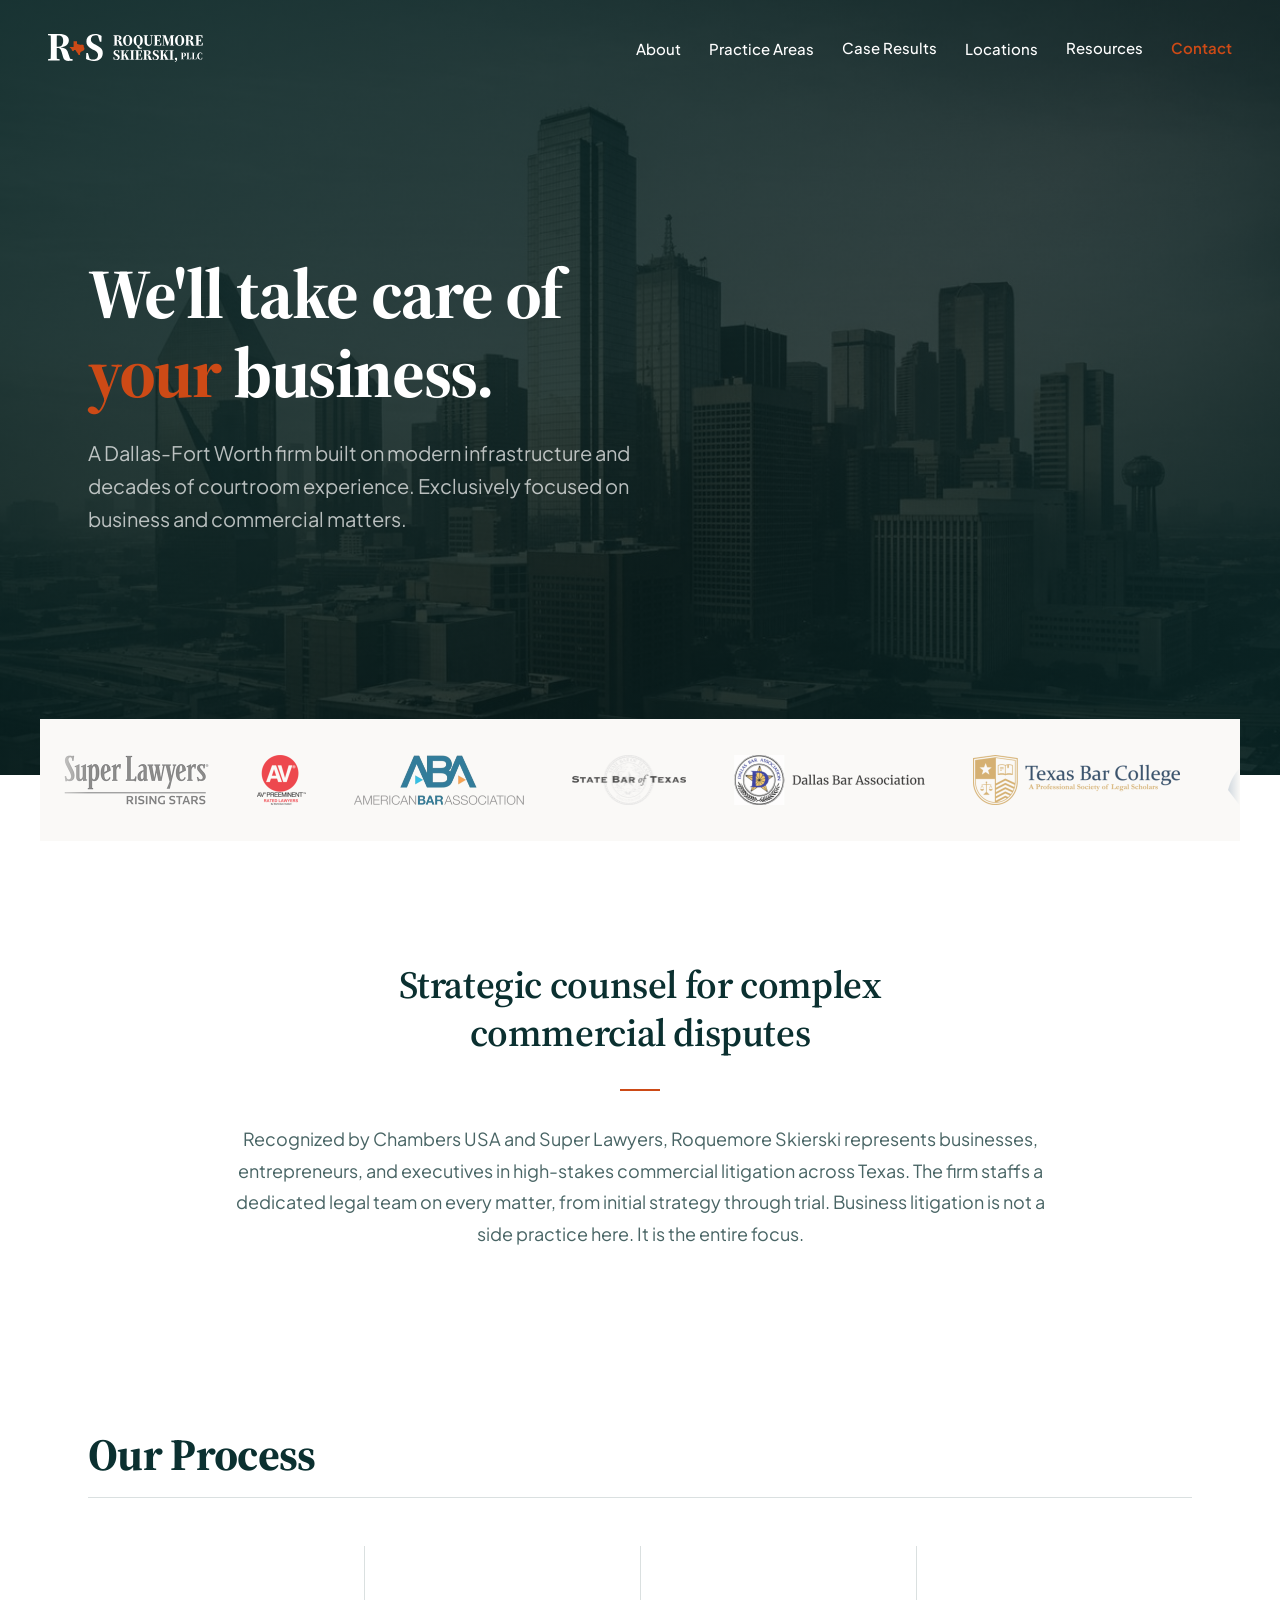
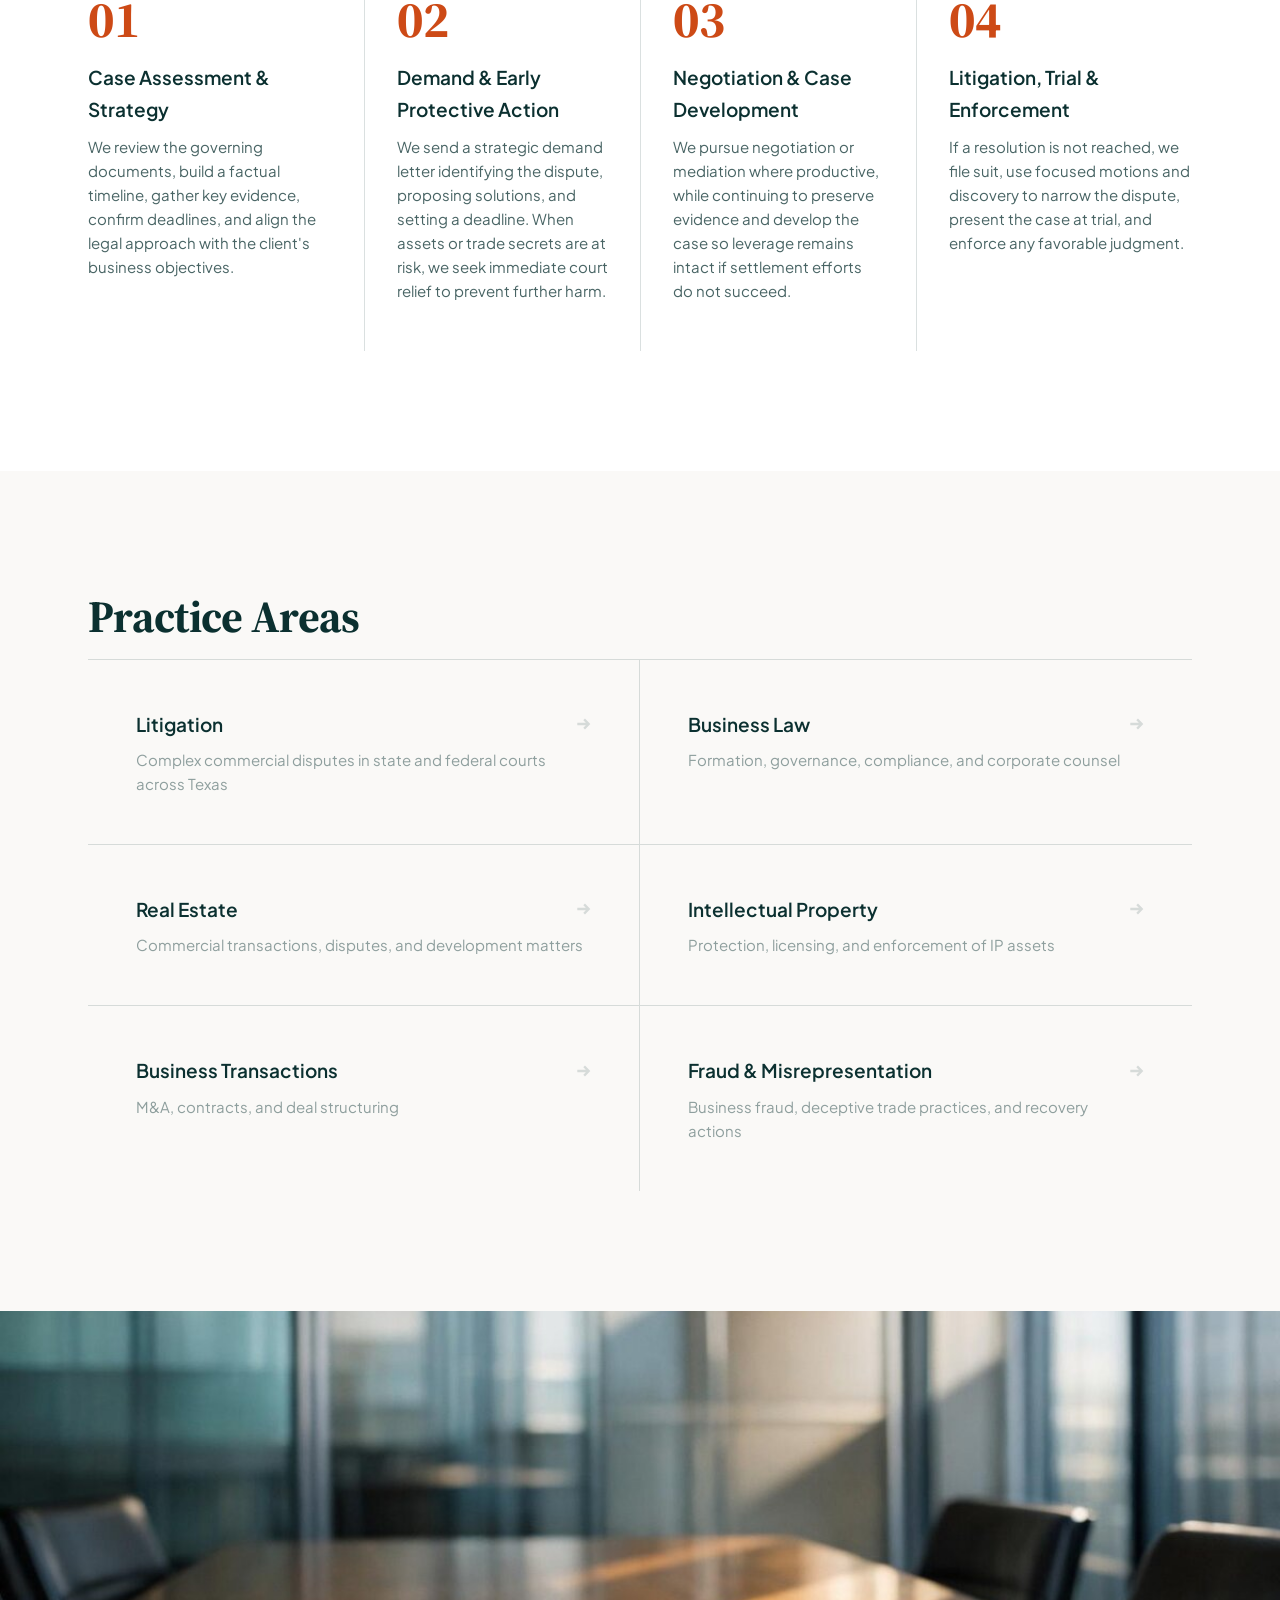
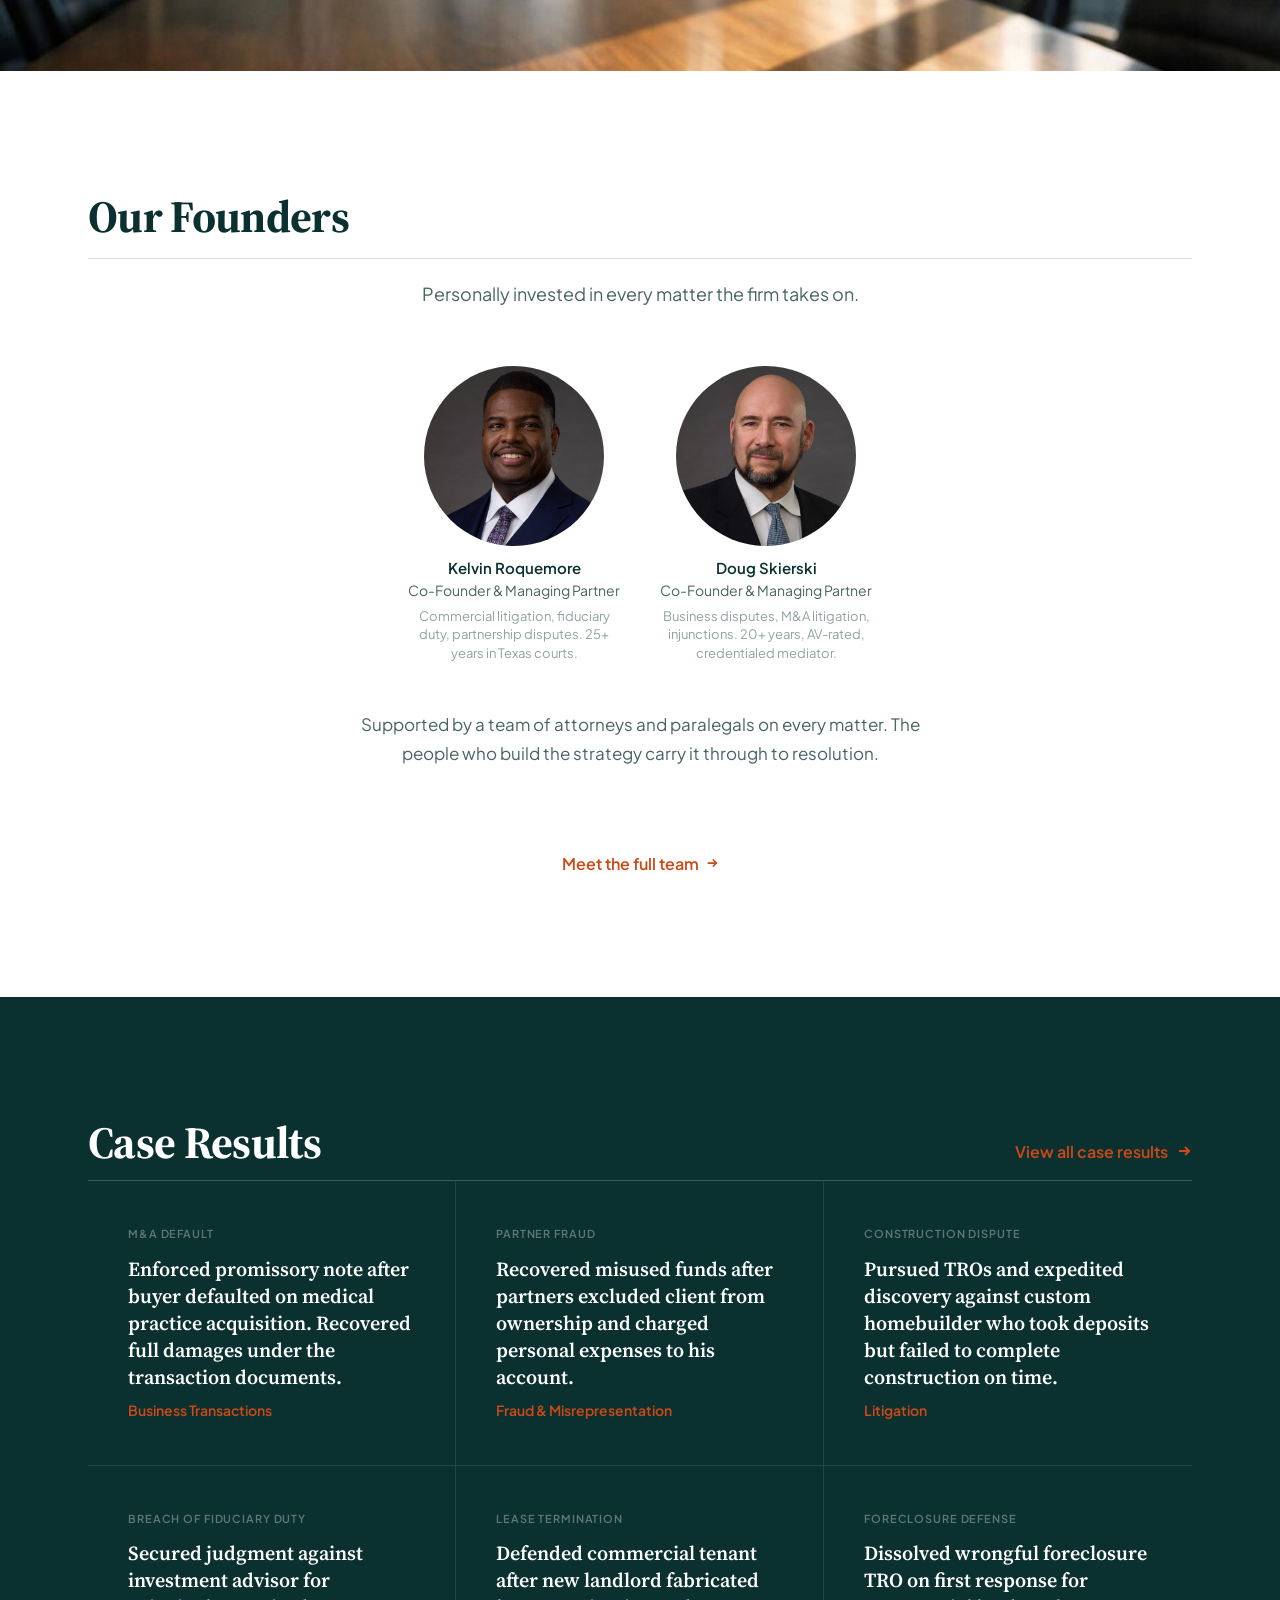
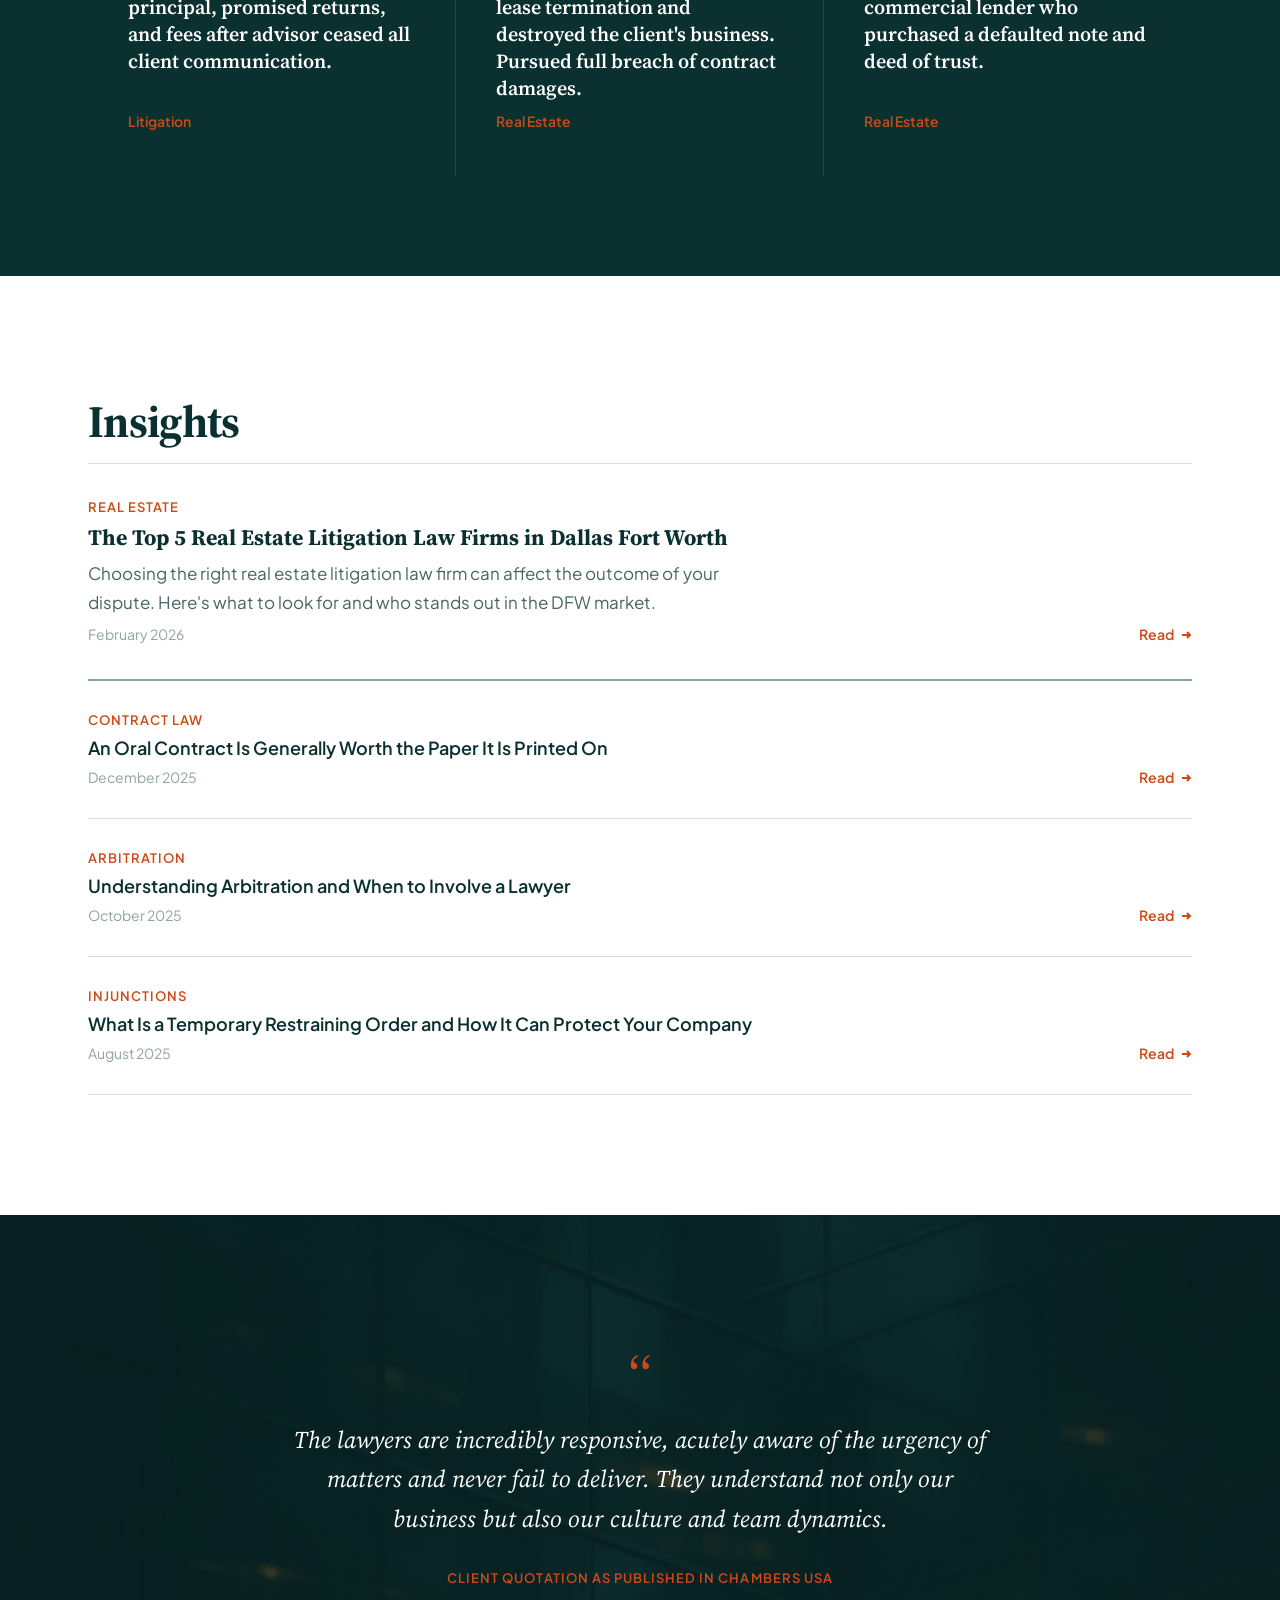
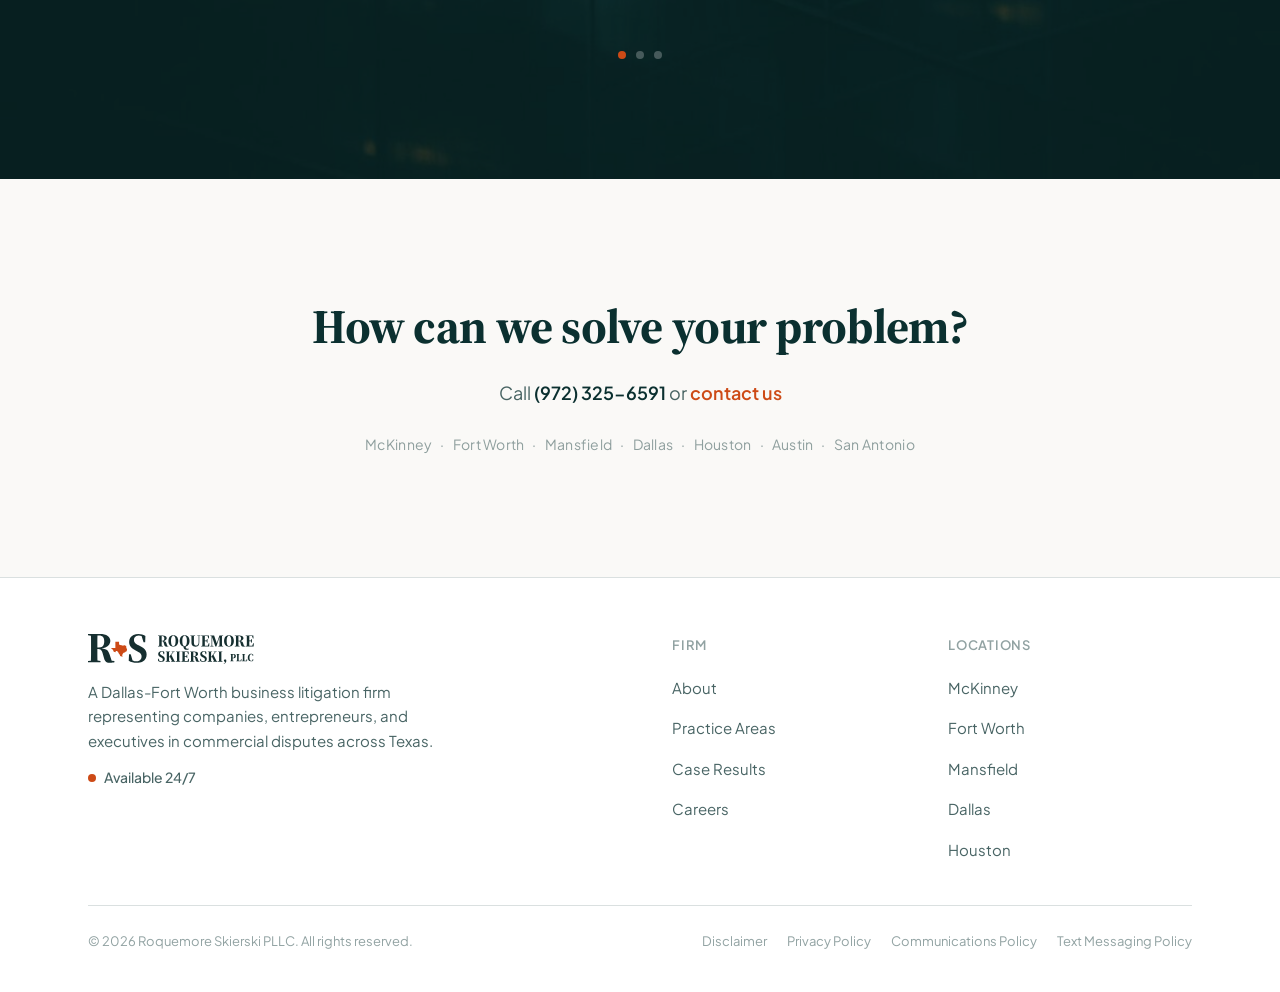
==== homepage-v1/index.html @ f6e718e0 "Third round: process section, founders-only team, trust badges - Add 4-step litigation process secti" ====
<!DOCTYPE html>
<html lang="en">
<head>
  <meta charset="UTF-8">
  <meta name="viewport" content="width=device-width, initial-scale=1.0">
  <meta http-equiv="Cache-Control" content="no-cache, no-store, must-revalidate">
  <meta http-equiv="Pragma" content="no-cache">
  <meta http-equiv="Expires" content="0">
  <title>Roquemore Skierski PLLC - Dallas Business Litigation</title>
  <link rel="icon" type="image/svg+xml" href="images/favicon.svg">
  <link rel="preconnect" href="https://fonts.googleapis.com">
  <link rel="preconnect" href="https://fonts.gstatic.com" crossorigin>
  <link href="https://fonts.googleapis.com/css2?family=Plus+Jakarta+Sans:wght@400;500;600;700&family=Source+Serif+4:opsz,wght@8..60,400;8..60,600;8..60,700&display=swap" rel="stylesheet">
  <style>
    /* ===========================================
       VARIABLES
       =========================================== */
    :root {
      --teal: #0B3030;
      --teal-90: rgba(11, 48, 48, 0.9);
      --teal-60: rgba(11, 48, 48, 0.75);
      --teal-30: rgba(11, 48, 48, 0.45);
      --teal-15: rgba(11, 48, 48, 0.15);
      --orange: #CD4A16;
      --orange-hover: #b5410f;
      --white: #FFFFFF;
      --off-white: #FAF9F7;
      --content-width: 1200px;
      --nav-height: 95px;
      --nav-height-scrolled: 70px;
      --font-sans: 'Plus Jakarta Sans', -apple-system, BlinkMacSystemFont, sans-serif;
      --font-serif: 'Source Serif 4', Georgia, serif;
      --font-heading: var(--font-serif);
      --ease-out: cubic-bezier(0.16, 1, 0.3, 1);
    }

    /* ===========================================
       RESET & BASE
       =========================================== */
    *, *::before, *::after { margin: 0; padding: 0; box-sizing: border-box; }
    html { scroll-behavior: smooth; -webkit-font-smoothing: antialiased; -moz-osx-font-smoothing: grayscale; }
    body {
      font-family: var(--font-sans);
      font-weight: 400;
      font-size: 18px;
      line-height: 1.7;
      color: var(--teal);
      background: var(--white);
      overflow-x: hidden;
    }
    ::selection { background: var(--orange); color: var(--white); }
    img { max-width: 100%; display: block; }
    a { text-decoration: none; color: inherit; }
    button { font-family: inherit; cursor: pointer; }

    /* ===========================================
       LAYOUT
       =========================================== */
    .container {
      max-width: var(--content-width);
      margin: 0 auto;
      padding: 0 48px;
    }

    /* ===========================================
       NAVIGATION
       =========================================== */
    .nav {
      position: fixed;
      top: 0;
      left: 0;
      right: 0;
      height: var(--nav-height);
      display: flex;
      align-items: center;
      justify-content: space-between;
      padding: 0 48px;
      z-index: 100;
      transition: height 300ms ease, background 300ms ease, box-shadow 300ms ease;
    }
    .nav.scrolled {
      height: var(--nav-height-scrolled);
      background: rgba(255,255,255,0.97);
      box-shadow: 0 1px 0 var(--teal-15);
    }
    .nav-logo img { height: 28px; }
    .nav-logo .logo-color { display: none; }
    .nav.scrolled .logo-white { display: none; }
    .nav.scrolled .logo-color { display: block; }
    .nav-right {
      display: flex;
      align-items: center;
      gap: 32px;
    }
    .nav-links {
      display: flex;
      align-items: center;
      list-style: none;
      gap: 28px;
    }
    .nav-links a {
      font-size: 15px;
      font-weight: 500;
      line-height: 1;
      color: var(--white);
      transition: opacity 200ms ease;
    }
    .nav-links a:hover { opacity: 0.7; }
    .nav.scrolled .nav-links a { color: var(--teal); }
    .nav.scrolled .nav-links a:hover { color: var(--orange); opacity: 1; }
    .nav-links .nav-contact {
      font-weight: 600;
      color: var(--orange);
      transition: color 200ms ease;
      opacity: 1;
    }
    .nav-links .nav-contact:hover { color: var(--orange-hover); opacity: 1; }
    .nav.scrolled .nav-links .nav-contact { color: var(--orange); }

    /* Mega dropdown panels */
    .nav-dropdown-wrap {
      position: static;
    }
    .mega-panel {
      position: absolute;
      top: 100%;
      left: 0;
      right: 0;
      background: linear-gradient(to bottom, #092828, #0d3535);
      overflow: hidden;
      max-height: 0;
      opacity: 0;
      visibility: hidden;
      pointer-events: none;
      transition: max-height 0.35s var(--ease-out), opacity 0.25s ease;
      z-index: 99;
      border-top: 1px solid rgba(255,255,255,0.1);
      border-bottom: 2px solid var(--orange);
    }
    .mega-panel.open {
      max-height: 400px;
      opacity: 1;
      visibility: visible;
      pointer-events: auto;
      box-shadow: 0 12px 40px rgba(0,0,0,0.3);
    }
    /* Reserve border space always to prevent layout shift */
    .nav-dropdown-wrap > a {
      display: block;
      padding: 14px 0 10px;
      border-bottom: 2px solid transparent;
    }
    .nav-dropdown-wrap.panel-active > a {
      opacity: 1 !important;
      border-bottom-color: var(--orange);
    }
    .mega-panel-inner {
      max-width: var(--content-width);
      margin: 0 auto;
      padding: 44px 48px;
      display: flex;
      justify-content: space-between;
      gap: 48px;
    }
    .mega-panel-left { max-width: 520px; }
    .mega-panel-right {
      flex-shrink: 0;
    }
    .mega-panel-heading {
      font-family: var(--font-heading);
      font-size: 20px;
      font-weight: 600;
      color: rgba(255,255,255,0.85);
      margin-bottom: 16px;
    }
    .mega-panel-text {
      font-size: 15px;
      line-height: 1.65;
      color: rgba(255,255,255,0.55);
      max-width: 480px;
    }
    .mega-panel-links {
      list-style: none;
      display: flex;
      flex-direction: column;
      gap: 14px;
    }
    .mega-panel-links a {
      font-size: 16px;
      font-weight: 500;
      color: var(--white) !important;
      opacity: 1 !important;
      transition: color 200ms ease, padding-left 200ms ease;
    }
    .mega-panel-links a:hover {
      color: var(--orange) !important;
      padding-left: 4px;
    }
    .mega-panel-grid {
      display: grid;
      grid-template-columns: 1fr 1fr 1fr;
      width: 100%;
    }
    .mega-panel-grid a {
      font-size: 16px;
      font-weight: 500;
      color: var(--white) !important;
      opacity: 1 !important;
      display: flex;
      align-items: center;
      gap: 8px;
      padding: 12px 16px;
      transition: color 200ms ease, background 200ms ease;
    }
    .mega-panel-grid a:hover {
      color: var(--orange) !important;
      background: rgba(255,255,255,0.04);
    }
    /* Hash grid dividers */
    .mega-panel-grid a:nth-child(1),
    .mega-panel-grid a:nth-child(2),
    .mega-panel-grid a:nth-child(4),
    .mega-panel-grid a:nth-child(5) {
      border-right: 1px solid rgba(255,255,255,0.08);
    }
    .mega-panel-grid a:nth-child(1),
    .mega-panel-grid a:nth-child(2),
    .mega-panel-grid a:nth-child(3) {
      border-bottom: 1px solid rgba(255,255,255,0.08);
    }
    .mega-panel-grid a::before {
      content: '+';
      color: var(--orange);
      font-weight: 600;
      font-size: 14px;
    }
    .nav.scrolled .nav-links .nav-contact:hover { color: var(--orange-hover); }
    .nav-hamburger {
      display: none;
      background: none;
      border: none;
      padding: 4px;
    }
    .nav-hamburger svg {
      width: 24px;
      height: 24px;
      color: var(--white);
    }
    .nav.scrolled .nav-hamburger svg { color: var(--teal); }

    /* Mobile nav overlay */
    .mobile-nav {
      position: fixed;
      inset: 0;
      background: var(--white);
      z-index: 200;
      display: flex;
      flex-direction: column;
      align-items: center;
      gap: 24px;
      padding: 100px 24px 48px;
      overflow-y: auto;
      opacity: 0;
      pointer-events: none;
      transition: opacity 300ms ease;
    }
    .mobile-nav.open { opacity: 1; pointer-events: auto; }
    .mobile-nav a {
      font-size: 20px;
      font-weight: 500;
      color: var(--teal);
      transition: color 200ms ease;
    }
    .mobile-nav a:hover { color: var(--orange); }
    .mobile-nav-close {
      position: absolute;
      top: 28px;
      right: 28px;
      background: none;
      border: none;
    }
    .mobile-nav-close svg { width: 28px; height: 28px; color: var(--teal); }
    .mobile-nav-group {
      display: flex;
      flex-direction: column;
      align-items: center;
    }
    .mobile-nav-toggle {
      font-size: 20px;
      font-weight: 500;
      color: var(--teal);
      background: none;
      border: none;
      display: flex;
      align-items: center;
      gap: 6px;
      transition: color 200ms ease;
    }
    .mobile-nav-toggle:hover { color: var(--orange); }
    .mobile-nav-toggle .toggle-icon {
      font-size: 14px;
      color: var(--orange);
      transition: transform 200ms ease;
    }
    .mobile-nav-group.open .toggle-icon {
      transform: rotate(45deg);
    }
    .mobile-nav-sub {
      display: none;
      flex-direction: column;
      align-items: center;
      gap: 14px;
      margin-top: 14px;
    }
    .mobile-nav-group.open .mobile-nav-sub {
      display: flex;
    }
    .mobile-nav-sub a {
      font-size: 16px !important;
      font-weight: 400 !important;
      color: var(--teal-60) !important;
    }
    .mobile-nav-sub a:hover {
      color: var(--orange) !important;
    }
    .mobile-nav-contact {
      font-size: 16px;
      font-weight: 600;
      color: var(--orange) !important;
      margin-top: 16px;
    }

    /* ===========================================
       HERO
       =========================================== */
    .hero {
      position: relative;
      background: var(--teal);
      padding-top: var(--nav-height);
      padding-bottom: 80px;
      overflow: hidden;
    }
    .hero-bg {
      position: absolute;
      inset: 0;
      z-index: 0;
    }
    .hero-bg img {
      width: 100%;
      height: 100%;
      object-fit: cover;
      filter: saturate(0.4) brightness(0.35);
    }
    .hero-bg::after {
      content: '';
      position: absolute;
      inset: 0;
      background: linear-gradient(135deg, rgba(11, 48, 48, 0.75) 0%, rgba(11, 48, 48, 0.45) 60%, rgba(11, 48, 48, 0.65) 100%);
    }
    .hero-inner {
      max-width: var(--content-width);
      margin: 0 auto;
      padding: 0 48px;
      position: relative;
      z-index: 1;
      min-height: 600px;
      display: flex;
      align-items: center;
      padding-top: 100px;
      padding-bottom: 100px;
    }
    .hero-text {
      max-width: 820px;
    }
    .hero-text > * {
      opacity: 0;
      transform: translateY(20px);
    }
    .hero-text.visible > * {
      animation: fadeUp 0.7s var(--ease-out) forwards;
    }
    .hero-text.visible > *:nth-child(1) { animation-delay: 0s; }
    .hero-text.visible > *:nth-child(2) { animation-delay: 0.1s; }
    .hero-text.visible > *:nth-child(3) { animation-delay: 0.2s; }
    @keyframes fadeUp {
      to { opacity: 1; transform: translateY(0); }
    }
    .hero h1 {
      font-family: var(--font-heading);
      font-size: clamp(40px, 5.5vw, 76px);
      font-weight: 700;
      line-height: 1.12;
      letter-spacing: -0.02em;
      color: var(--white);
    }
    .hero-your {
      color: var(--orange);
      opacity: 0;
      position: absolute;
      pointer-events: none;
    }
    .hero-your.in-flow {
      position: static;
    }
    .hero-your.visible {
      opacity: 1;
      transition: opacity 0.6s ease;
    }
    .hero-slide {
      display: inline-block;
      will-change: transform;
    }
    .hero-cycling {
      transition: opacity 0.4s ease;
    }
    .hero-sub {
      font-size: 20px;
      line-height: 1.65;
      color: rgba(255,255,255,0.7);
      margin-top: 24px;
      max-width: 560px;
    }
    .hero-contact {
      display: flex;
      align-items: center;
      gap: 10px;
      margin-top: 28px;
      font-size: 15px;
    }
    .hero-phone {
      color: rgba(255,255,255,0.7);
      font-weight: 500;
      transition: color 200ms ease;
    }
    .hero-phone:hover { color: var(--white); }
    .hero-contact-sep { color: rgba(255,255,255,0.25); }
    .hero-contact-link {
      color: var(--orange);
      font-weight: 600;
      transition: color 200ms ease;
    }
    .hero-contact-link:hover { color: var(--orange-hover); }

    /* ===========================================
       AWARDS
       =========================================== */
    .awards {
      position: relative;
      z-index: 2;
      margin-top: -56px;
    }
    .awards-inner {
      max-width: var(--content-width);
      margin: 0 auto;
      padding: 36px 0;
      background: var(--off-white);
      overflow: hidden;
      position: relative;
    }
    .awards-inner::before,
    .awards-inner::after {
      content: '';
      position: absolute;
      top: 0;
      bottom: 0;
      width: 48px;
      z-index: 1;
      pointer-events: none;
    }
    .awards-inner::before {
      left: 0;
      background: linear-gradient(to right, var(--off-white), transparent);
    }
    .awards-inner::after {
      right: 0;
      background: linear-gradient(to left, var(--off-white), transparent);
    }
    .awards-track {
      display: flex;
      width: max-content;
      animation: marquee 30s linear infinite;
    }
    .awards-track:hover {
      animation-play-state: paused;
    }
    @keyframes marquee {
      0% { transform: translateX(0); }
      100% { transform: translateX(-50%); }
    }
    .awards-list {
      display: flex;
      align-items: center;
      gap: 48px;
      list-style: none;
      flex-shrink: 0;
      padding: 0 24px;
    }
    .award-logo {
      height: 50px;
      width: auto;
      opacity: 0.8;
      transition: opacity 200ms ease;
    }
    .award-logo:hover {
      opacity: 1;
    }

    /* ===========================================
       POSITIONING
       =========================================== */
    .positioning {
      padding: 120px 48px;
      text-align: center;
    }
    .positioning-inner {
      max-width: 820px;
      margin: 0 auto;
    }
    .positioning h2 {
      font-family: var(--font-heading);
      font-size: clamp(28px, 3vw, 40px);
      font-weight: 600;
      line-height: 1.25;
      letter-spacing: -0.01em;
      color: var(--teal);
    }
    .positioning-rule {
      width: 40px;
      height: 2px;
      background: var(--orange);
      border: none;
      margin: 32px auto;
    }
    .positioning p {
      font-size: 18px;
      line-height: 1.75;
      color: var(--teal-60);
    }

    /* ===========================================
       PROCESS
       =========================================== */
    .process {
      padding: 60px 0 120px;
    }
    .process h2 {
      font-family: var(--font-heading);
      font-size: clamp(30px, 3.5vw, 46px);
      font-weight: 700;
      line-height: 1.15;
      letter-spacing: -0.015em;
      color: var(--teal);
      margin-bottom: 16px;
    }
    .process-rule {
      border: none;
      height: 1px;
      background: var(--teal-15);
      margin-bottom: 0;
    }
    .process-grid {
      display: grid;
      grid-template-columns: repeat(4, 1fr);
      gap: 0;
      margin-top: 48px;
    }
    .process-cell {
      padding: 48px 32px;
    }
    .process-cell + .process-cell {
      border-left: 1px solid var(--teal-15);
    }
    .process-cell:first-child {
      padding-left: 0;
    }
    .process-cell:last-child {
      padding-right: 0;
    }
    .process-step {
      display: block;
      font-family: var(--font-heading);
      font-size: clamp(36px, 4vw, 52px);
      font-weight: 700;
      line-height: 1;
      color: var(--orange);
      margin-bottom: 16px;
    }
    .process-title {
      font-size: 19px;
      font-weight: 600;
      color: var(--teal);
      margin-bottom: 10px;
    }
    .process-desc {
      font-size: 15px;
      line-height: 1.6;
      color: var(--teal-60);
    }

    /* ===========================================
       PRACTICE AREAS
       =========================================== */
    .practice-areas {
      background: var(--off-white);
      padding: 120px 0;
    }
    .practice-areas h2 {
      font-family: var(--font-heading);
      font-size: clamp(30px, 3.5vw, 46px);
      font-weight: 700;
      line-height: 1.15;
      letter-spacing: -0.015em;
      color: var(--teal);
      margin-bottom: 16px;
    }
    .practice-areas-rule {
      border: none;
      height: 1px;
      background: var(--teal-15);
      margin-bottom: 0;
    }
    .practice-grid {
      display: grid;
      grid-template-columns: 1fr 1fr;
    }
    .practice-cell {
      padding: 48px 48px;
      transition: background 250ms ease;
    }
    .practice-cell:nth-child(odd) {
      border-right: 1px solid var(--teal-15);
    }
    .practice-cell:nth-child(-n+4) {
      border-bottom: 1px solid var(--teal-15);
    }
    .practice-cell:hover {
      background: rgba(11, 48, 48, 0.03);
    }
    .practice-cell-name {
      display: flex;
      align-items: center;
      justify-content: space-between;
      font-size: 19px;
      font-weight: 600;
      color: var(--teal);
      transition: color 200ms ease;
    }
    .practice-cell:hover .practice-cell-name { color: var(--orange); }
    .practice-cell-name svg {
      width: 16px;
      height: 16px;
      color: var(--teal-15);
      transition: color 200ms ease, transform 200ms ease;
      flex-shrink: 0;
    }
    .practice-cell:hover .practice-cell-name svg {
      color: var(--orange);
      transform: translateX(4px);
    }
    .practice-cell-desc {
      font-size: 15px;
      line-height: 1.6;
      color: var(--teal-30);
      margin-top: 8px;
    }

    /* ===========================================
       IMAGE BREAK
       =========================================== */
    .image-break {
      width: 100%;
      height: 360px;
      overflow: hidden;
      position: relative;
    }
    .image-break img {
      width: 100%;
      height: 100%;
      object-fit: cover;
      object-position: center 40%;
    }

    /* ===========================================
       TEAM
       =========================================== */
    .team {
      padding: 120px 0;
    }
    .team h2 {
      font-family: var(--font-heading);
      font-size: clamp(30px, 3.5vw, 46px);
      font-weight: 700;
      line-height: 1.15;
      letter-spacing: -0.015em;
      color: var(--teal);
      margin-bottom: 16px;
    }
    .team-rule {
      border: none;
      height: 1px;
      background: var(--teal-15);
      margin-bottom: 20px;
    }
    .team-intro {
      font-size: 18px;
      color: var(--teal-60);
      text-align: center;
      margin-bottom: 56px;
    }
    .team-grid {
      display: flex;
      align-items: flex-start;
      gap: 32px;
      justify-content: center;
    }
    .team-member {
      display: flex;
      flex-direction: column;
      align-items: center;
      text-align: center;
      cursor: pointer;
      transition: opacity 200ms ease;
      flex-shrink: 0;
    }
    .team-grid.has-active .team-member:not(.active) {
      opacity: 0.55;
    }
    .team-member-photo {
      width: 180px;
      height: 180px;
      border-radius: 50%;
      overflow: hidden;
      margin-bottom: 12px;
      transition: transform 200ms ease, box-shadow 200ms ease;
    }
    .team-member.active .team-member-photo {
      box-shadow: 0 0 0 3px var(--orange);
    }
    .team-member-photo img {
      width: 100%;
      height: 100%;
      object-fit: cover;
      object-position: center 20%;
      transition: transform 0.5s var(--ease-out);
    }
    .team-member:hover .team-member-photo img {
      transform: scale(1.15);
    }
    .team-member-name {
      font-size: 15px;
      font-weight: 600;
      color: var(--teal);
      line-height: 1.3;
    }
    .team-member-title {
      font-size: 14px;
      font-weight: 400;
      color: var(--teal-60);
      margin-top: 2px;
    }
    .team-member-focus {
      font-size: 13px;
      font-weight: 400;
      color: var(--teal-30);
      margin-top: 4px;
      max-width: 220px;
      line-height: 1.4;
    }
    .team-detail {
      margin-top: 48px;
      min-height: 100px;
      text-align: center;
    }
    .team-detail-content {
      max-width: 600px;
      margin: 0 auto;
      transition: opacity 200ms ease;
    }
    .team-detail-content p {
      font-size: 17px;
      line-height: 1.7;
      color: var(--teal-60);
    }
    .team-profile-link {
      display: inline-flex;
      align-items: center;
      gap: 6px;
      font-size: 15px;
      font-weight: 600;
      color: var(--orange);
      margin-top: 12px;
      transition: gap 200ms ease;
    }
    .team-profile-link:hover { gap: 10px; }
    .team-profile-link svg { width: 14px; height: 14px; }
    .team-cta {
      display: flex;
      justify-content: center;
      margin-top: 40px;
    }
    .team-cta a {
      display: inline-flex;
      align-items: center;
      gap: 6px;
      font-size: 16px;
      font-weight: 600;
      color: var(--orange);
      transition: gap 200ms ease;
    }
    .team-cta a:hover { gap: 10px; }
    .team-cta a svg { width: 14px; height: 14px; }

    /* ===========================================
       CASE RESULTS
       =========================================== */
    .case-results {
      background: var(--teal);
      padding: 120px 0 100px;
    }
    .case-results-header {
      display: flex;
      align-items: baseline;
      justify-content: space-between;
      margin-bottom: 12px;
    }
    .case-results h2 {
      font-family: var(--font-heading);
      font-size: clamp(30px, 3.5vw, 46px);
      font-weight: 700;
      line-height: 1.15;
      letter-spacing: -0.015em;
      color: var(--white);
    }
    .case-results-rule {
      border: none;
      height: 1px;
      background: rgba(255,255,255,0.2);
      margin-bottom: 0;
    }
    .results-grid {
      display: grid;
      grid-template-columns: 1fr 1fr 1fr;
    }
    .results-grid-cell {
      padding: 44px 40px;
      display: flex;
      flex-direction: column;
    }
    /* Vertical lines: right border on columns 1 and 2 */
    .results-grid-cell:nth-child(3n+1),
    .results-grid-cell:nth-child(3n+2) {
      border-right: 1px solid rgba(255,255,255,0.1);
    }
    /* Horizontal line between rows */
    .results-grid-cell:nth-child(-n+3) {
      border-bottom: 1px solid rgba(255,255,255,0.1);
    }
    /* Last row: single centered cell */
    .results-grid-cell:last-child:nth-child(3n+1) {
      grid-column: 2;
    }
    .result-label {
      font-size: 11px;
      font-weight: 600;
      letter-spacing: 0.08em;
      text-transform: uppercase;
      color: rgba(255,255,255,0.35);
      margin-bottom: 12px;
    }
    .result-outcome {
      font-family: var(--font-heading);
      font-size: clamp(17px, 1.8vw, 20px);
      font-weight: 600;
      color: var(--white);
      line-height: 1.35;
      margin-bottom: 10px;
    }
    .result-category {
      font-size: 14px;
      font-weight: 400;
      color: rgba(255,255,255,0.5);
      line-height: 1.4;
      margin-top: auto;
    }
    .result-category a {
      color: var(--orange);
      font-weight: 600;
      transition: color 200ms ease;
    }
    .result-category a:hover {
      color: var(--orange-hover);
    }
    .results-link {
      display: inline-flex;
      align-items: center;
      gap: 8px;
      font-size: 16px;
      font-weight: 600;
      color: var(--orange);
      transition: gap 200ms ease;
    }
    .results-link:hover { gap: 12px; }
    .results-link svg { width: 16px; height: 16px; }
    .results-cta {
      margin-top: 48px;
      padding-top: 32px;
      border-top: 1px solid rgba(255,255,255,0.1);
      display: flex;
      align-items: center;
      justify-content: center;
      gap: 8px;
      font-size: 14px;
      flex-wrap: wrap;
    }
    .results-cta span {
      color: rgba(255,255,255,0.4);
    }
    .results-cta a {
      color: var(--white);
      font-weight: 600;
      transition: color 200ms ease;
    }
    .results-cta a:hover { color: var(--orange); }
    .results-cta-sep {
      color: rgba(255,255,255,0.2);
      margin: 0 4px;
    }
    .results-cta-link {
      color: var(--orange) !important;
    }
    .results-cta-link:hover { color: var(--orange-hover) !important; }

    /* ===========================================
       TESTIMONIALS
       =========================================== */
    .testimonials {
      position: relative;
      padding: 120px 0;
      overflow: hidden;
    }
    .testimonials-bg {
      position: absolute;
      inset: 0;
      z-index: 0;
    }
    .testimonials-bg img {
      width: 100%;
      height: 100%;
      object-fit: cover;
    }
    .testimonials-bg::after {
      content: '';
      position: absolute;
      inset: 0;
      background: rgba(11, 48, 48, 0.65);
    }
    .testimonials-inner {
      position: relative;
      z-index: 1;
      max-width: 800px;
      margin: 0 auto;
      padding: 0 48px;
      text-align: center;
    }
    .testimonial-carousel {
      position: relative;
      min-height: 280px;
    }
    .testimonial-slide {
      position: absolute;
      inset: 0;
      opacity: 0;
      transition: opacity 0.8s ease;
      display: flex;
      flex-direction: column;
      align-items: center;
      justify-content: center;
    }
    .testimonial-slide.active {
      opacity: 1;
    }
    .testimonial-mark {
      font-family: var(--font-serif);
      font-size: 64px;
      line-height: 0.6;
      color: var(--orange);
      margin-bottom: 20px;
      user-select: none;
    }
    .testimonial-quote {
      font-family: var(--font-serif);
      font-size: clamp(18px, 2.2vw, 24px);
      font-style: italic;
      line-height: 1.65;
      color: var(--white);
    }
    .testimonial-attr {
      margin-top: 28px;
      font-size: 13px;
      font-weight: 600;
      letter-spacing: 0.08em;
      text-transform: uppercase;
      color: var(--orange);
    }
    .testimonial-dots {
      margin-top: 36px;
      display: flex;
      justify-content: center;
      gap: 10px;
    }
    .testimonial-dot {
      width: 8px;
      height: 8px;
      border-radius: 50%;
      background: rgba(255,255,255,0.25);
      border: none;
      padding: 0;
      cursor: pointer;
      transition: background 200ms ease;
    }
    .testimonial-dot.active {
      background: var(--orange);
    }
    .testimonial-dot:hover:not(.active) {
      background: rgba(255,255,255,0.45);
    }

    /* ===========================================
       INSIGHTS
       =========================================== */
    .insights {
      padding: 120px 0;
    }
    .insights h2 {
      font-family: var(--font-heading);
      font-size: clamp(30px, 3.5vw, 46px);
      font-weight: 700;
      line-height: 1.15;
      letter-spacing: -0.015em;
      color: var(--teal);
      margin-bottom: 16px;
    }
    .insights-rule {
      border: none;
      height: 1px;
      background: var(--teal-15);
      margin-bottom: 0;
    }
    .insights-list {
      list-style: none;
    }
    .insight-row {
      padding: 28px 0;
      border-bottom: 1px solid var(--teal-15);
      transition: padding-left 200ms ease;
    }
    .insight-row:hover { padding-left: 8px; }
    .insight-category {
      font-size: 13px;
      font-weight: 600;
      letter-spacing: 0.08em;
      text-transform: uppercase;
      color: var(--orange);
      margin-bottom: 4px;
    }
    .insight-title {
      font-size: 18px;
      font-weight: 600;
      color: var(--teal);
      line-height: 1.4;
      transition: color 200ms ease;
      display: block;
    }
    .insight-row:hover .insight-title { color: var(--orange); }
    .insight-excerpt {
      display: none;
      font-size: 17px;
      line-height: 1.7;
      color: var(--teal-60);
      margin-top: 8px;
      max-width: 640px;
    }
    .insight-row:first-child {
      padding: 32px 0;
      border-bottom-width: 2px;
      border-bottom-color: var(--teal-30);
    }
    .insight-row:first-child .insight-title {
      font-size: 22px;
      font-weight: 700;
      line-height: 1.3;
      font-family: var(--font-heading);
    }
    .insight-row:first-child .insight-excerpt {
      display: block;
    }
    .insight-meta {
      display: flex;
      align-items: center;
      justify-content: space-between;
      margin-top: 6px;
    }
    .insight-date {
      font-size: 14px;
      color: var(--teal-30);
    }
    .insight-link {
      display: inline-flex;
      align-items: center;
      gap: 6px;
      font-size: 14px;
      font-weight: 600;
      color: var(--orange);
      transition: gap 200ms ease;
    }
    .insight-link:hover { gap: 10px; }
    .insight-link svg { width: 12px; height: 12px; }

    /* ===========================================
       FOOTER CTA
       =========================================== */
    .footer-cta {
      background: var(--off-white);
      padding: 120px 48px;
      text-align: center;
    }
    .footer-cta h2 {
      font-family: var(--font-heading);
      font-size: clamp(32px, 4vw, 48px);
      font-weight: 700;
      line-height: 1.15;
      letter-spacing: -0.015em;
      color: var(--teal);
      margin-bottom: 24px;
    }
    .footer-cta-contact {
      font-size: 18px;
      color: var(--teal-60);
      line-height: 1.7;
    }
    .footer-cta-contact a.phone {
      font-weight: 600;
      color: var(--teal);
    }
    .footer-cta-contact a.cta-link {
      font-weight: 600;
      color: var(--orange);
      transition: color 200ms ease;
    }
    .footer-cta-contact a.cta-link:hover { color: var(--orange-hover); }
    .footer-cta-locations {
      margin-top: 24px;
      font-size: 14px;
      color: var(--teal-30);
      letter-spacing: 0.02em;
    }
    .footer-cta-locations span { margin: 0 8px; }

    /* ===========================================
       FOOTER
       =========================================== */
    .site-footer {
      border-top: 1px solid var(--teal-15);
      padding: 56px 0 40px;
    }
    .footer-top {
      display: grid;
      grid-template-columns: 1fr 1fr;
      gap: 64px;
      margin-bottom: 40px;
    }
    .footer-brand img { height: 30px; margin-bottom: 16px; }
    .footer-brand p {
      font-size: 15px;
      line-height: 1.65;
      color: var(--teal-60);
      max-width: 360px;
    }
    .footer-available {
      display: flex;
      align-items: center;
      gap: 8px;
      margin-top: 12px;
      font-size: 14px;
      font-weight: 500;
      color: var(--teal-60);
    }
    .footer-available-dot {
      width: 8px;
      height: 8px;
      border-radius: 50%;
      background: var(--orange);
    }
    .footer-nav {
      display: grid;
      grid-template-columns: 1fr 1fr;
      gap: 32px;
    }
    .footer-nav h4 {
      font-size: 13px;
      font-weight: 600;
      letter-spacing: 0.06em;
      text-transform: uppercase;
      color: var(--teal-30);
      margin-bottom: 16px;
    }
    .footer-nav ul {
      list-style: none;
      display: flex;
      flex-direction: column;
      gap: 10px;
    }
    .footer-nav a {
      font-size: 15px;
      color: var(--teal-60);
      transition: color 200ms ease;
    }
    .footer-nav a:hover { color: var(--orange); }
    .footer-bottom {
      border-top: 1px solid var(--teal-15);
      padding-top: 24px;
      display: flex;
      align-items: center;
      justify-content: space-between;
      flex-wrap: wrap;
      gap: 16px;
    }
    .footer-copyright {
      font-size: 13px;
      color: var(--teal-30);
    }
    .footer-legal {
      display: flex;
      gap: 20px;
    }
    .footer-legal a {
      font-size: 13px;
      color: var(--teal-30);
      transition: color 200ms ease;
    }
    .footer-legal a:hover { color: var(--teal-60); }

    /* ===========================================
       SCROLL REVEAL
       =========================================== */
    .reveal {
      opacity: 0;
      transform: translateY(16px);
      transition: opacity 600ms var(--ease-out), transform 600ms var(--ease-out);
    }
    .reveal.visible {
      opacity: 1;
      transform: translateY(0);
    }
    .reveal[data-delay="1"] { transition-delay: 80ms; }
    .reveal[data-delay="2"] { transition-delay: 160ms; }
    .reveal[data-delay="3"] { transition-delay: 240ms; }
    .reveal[data-delay="4"] { transition-delay: 320ms; }
    .reveal[data-delay="5"] { transition-delay: 400ms; }
    .reveal[data-delay="6"] { transition-delay: 480ms; }
    .reveal[data-delay="7"] { transition-delay: 560ms; }

    /* ===========================================
       RESPONSIVE
       =========================================== */
    @media (max-width: 1024px) {
      .nav-links { display: none; }
      .nav-contact { display: none; }
      .nav-hamburger { display: block; }
      .mega-panel { display: none; }
    }

    @media (max-width: 768px) {
      .container { padding: 0 24px; }
      .nav { padding: 0 24px; }

      .hero-inner {
        padding: 96px 24px;
        min-height: 380px;
      }
      .hero { padding-bottom: 60px; }
      .hero h1 { font-size: clamp(28px, 8vw, 40px); }
      .awards { margin-top: -40px; }
      .awards-inner { padding: 28px 0; }
      .awards-list { gap: 32px; }
      .award-logo { height: 40px; }
      .awards-track { animation-duration: 20s; }

      .positioning { padding: 72px 24px; }
      .desktop-br { display: none; }

      .practice-areas { padding: 72px 0; }
      .practice-areas .container { padding: 0 24px; }
      .process { padding: 72px 0; }
      .process .container { padding: 0 24px; }
      .process-grid { grid-template-columns: 1fr; }
      .process-cell + .process-cell { border-left: none; border-top: 1px solid var(--teal-15); }
      .process-cell { padding: 32px 0; }
      .process-cell:first-child { padding-left: 0; }
      .process-cell:last-child { padding-right: 0; }
      .practice-grid { grid-template-columns: 1fr; }
      .practice-cell:nth-child(odd) { border-right: none; }
      .practice-cell:nth-child(-n+4) { border-bottom: 1px solid var(--teal-15); }
      .practice-cell:nth-child(5) { border-bottom: 1px solid var(--teal-15); }
      .practice-cell { padding: 28px 0; }

      .image-break { height: 220px; }

      .team { padding: 72px 0; }
      .team .container { padding: 0 24px; }
      .team-grid { flex-wrap: wrap; gap: 20px; }
      .team-member { flex-shrink: 1; }
      .team-member-photo { width: 110px !important; height: 110px !important; }

      .case-results { padding: 72px 0; }
      .case-results .container { padding: 0 24px; }
      .case-results-header { flex-direction: column; gap: 12px; }
      .results-grid { grid-template-columns: 1fr; }
      .results-grid-cell:nth-child(3n+1),
      .results-grid-cell:nth-child(3n+2) { border-right: none; }
      .results-grid-cell:nth-child(-n+3) { border-bottom: 1px solid rgba(255,255,255,0.1); }
      .results-grid-cell { border-bottom: 1px solid rgba(255,255,255,0.1); padding: 24px 0; }
      .results-grid-cell:last-child { border-bottom: none; grid-column: auto; }

      .testimonials { padding: 80px 0; }
      .testimonials-inner { padding: 0 24px; }
      .testimonial-carousel { min-height: 320px; }

      .insights { padding: 72px 0; }
      .insights .container { padding: 0 24px; }

      .footer-cta { padding: 72px 24px; }
      .footer-cta-locations span { display: none; }
      .footer-cta-locations { line-height: 2; }

      .site-footer .container { padding: 0 24px; }
      .footer-top { grid-template-columns: 1fr; gap: 40px; }
      .footer-bottom { flex-direction: column; align-items: flex-start; }
      .footer-legal { flex-wrap: wrap; gap: 12px; }
    }
  </style>
</head>
<body>

  <!-- Navigation -->
  <nav class="nav" id="nav">
    <a href="#" class="nav-logo">
      <img class="logo-white" src="images/logo-white.svg" alt="Roquemore Skierski PLLC">
      <img class="logo-color" src="images/logo.svg" alt="Roquemore Skierski PLLC">
    </a>
    <div class="nav-right">
      <ul class="nav-links">
        <li class="nav-dropdown-wrap">
          <a href="#">About</a>
          <div class="mega-panel">
            <div class="mega-panel-inner">
              <div class="mega-panel-left">
                <div class="mega-panel-heading">About the Firm</div>
                <p class="mega-panel-text">Roquemore Skierski represents businesses, entrepreneurs, and executives in high-stakes commercial litigation across Texas. A dedicated legal team on every matter, from initial strategy through trial.</p>
              </div>
              <div class="mega-panel-right">
                <ul class="mega-panel-links">
                  <li><a href="#">About</a></li>
                  <li><a href="#">Our Team</a></li>
                  <li><a href="#">News</a></li>
                  <li><a href="#">Careers</a></li>
                </ul>
              </div>
            </div>
          </div>
        </li>
        <li class="nav-dropdown-wrap">
          <a href="#">Practice Areas</a>
          <div class="mega-panel">
            <div class="mega-panel-inner">
              <div class="mega-panel-left">
                <div class="mega-panel-heading">Core Practice Areas</div>
                <div class="mega-panel-grid">
                  <a href="#">Litigation</a>
                  <a href="#">Business Law</a>
                  <a href="#">Real Estate</a>
                  <a href="#">Intellectual Property</a>
                  <a href="#">Business Transactions</a>
                  <a href="#">Fraud &amp; Misrepresentation</a>
                </div>
              </div>
            </div>
          </div>
        </li>
        <li><a href="#">Case Results</a></li>
        <li class="nav-dropdown-wrap">
          <a href="#">Locations</a>
          <div class="mega-panel">
            <div class="mega-panel-inner">
              <div class="mega-panel-left">
                <div class="mega-panel-heading">Service Areas</div>
                <p class="mega-panel-text">Primary offices in McKinney, Fort Worth, Mansfield, and Dallas, with attorneys in Houston, Austin, and San Antonio. Experienced legal counsel across the state of Texas.</p>
              </div>
            </div>
          </div>
        </li>
        <li><a href="#">Resources</a></li>
        <li><a href="#contact" class="nav-contact">Contact</a></li>
      </ul>
      <button class="nav-hamburger" id="nav-open" aria-label="Open menu">
        <svg viewBox="0 0 24 24" fill="none" stroke="currentColor" stroke-width="2"><line x1="3" y1="6" x2="21" y2="6"/><line x1="3" y1="12" x2="21" y2="12"/><line x1="3" y1="18" x2="21" y2="18"/></svg>
      </button>
    </div>
  </nav>

  <!-- Mobile nav overlay -->
  <div class="mobile-nav" id="mobile-nav">
    <button class="mobile-nav-close" id="nav-close" aria-label="Close menu">
      <svg viewBox="0 0 24 24" fill="none" stroke="currentColor" stroke-width="2"><line x1="4" y1="4" x2="20" y2="20"/><line x1="20" y1="4" x2="4" y2="20"/></svg>
    </button>
    <div class="mobile-nav-group">
      <button class="mobile-nav-toggle">About <span class="toggle-icon">+</span></button>
      <div class="mobile-nav-sub">
        <a href="#">About the Firm</a>
        <a href="#">Our Team</a>
        <a href="#">News</a>
        <a href="#">Careers</a>
      </div>
    </div>
    <div class="mobile-nav-group">
      <button class="mobile-nav-toggle">Practice Areas <span class="toggle-icon">+</span></button>
      <div class="mobile-nav-sub">
        <a href="#">Litigation</a>
        <a href="#">Business Law</a>
        <a href="#">Real Estate</a>
        <a href="#">Intellectual Property</a>
        <a href="#">Business Transactions</a>
        <a href="#">Fraud &amp; Misrepresentation</a>
      </div>
    </div>
    <a href="#">Case Results</a>
    <a href="#">Locations</a>
    <a href="#">Resources</a>
    <a href="#contact" class="mobile-nav-contact">Contact</a>
  </div>

  <!-- Hero -->
  <section class="hero" id="hero">
    <div class="hero-bg">
      <img src="images/hero-city.jpg" alt="">
    </div>
    <div class="hero-inner">
      <div class="hero-text" id="hero-text">
        <h1>We'll take care of<br><span class="hero-your" id="hero-your">your </span><span class="hero-slide" id="hero-slide"><span class="hero-cycling" id="hero-cycling">business</span>.</span></h1>
        <p class="hero-sub">A Dallas-Fort Worth firm built on modern infrastructure and decades of courtroom experience. Exclusively focused on business and commercial matters.</p>
      </div>
    </div>
  </section>

  <!-- Awards -->
  <section class="awards reveal">
    <div class="awards-inner">
      <div class="awards-track">
        <ul class="awards-list">
          <li><img class="award-logo" src="images/awards/superlawyers.png" alt="Super Lawyers Rising Stars"></li>
          <li><img class="award-logo" src="images/awards/av-rated.png" alt="AV Rated - Martindale-Hubbell"></li>
          <li><img class="award-logo" src="images/awards/aba.png" alt="American Bar Association"></li>
          <li><img class="award-logo" src="images/awards/state-bar-tx.png" alt="State Bar of Texas"></li>
          <li><img class="award-logo" src="images/awards/dallas-bar.png" alt="Dallas Bar Association"></li>
          <li><img class="award-logo" src="images/awards/tx-bar-college.png" alt="Texas Bar College"></li>
          <li><img class="award-logo" src="images/awards/metrocrest.png" alt="Metrocrest Area Chamber"></li>
          <li><img class="award-logo" src="images/awards/litigation-section-sbt.png" alt="Litigation Section - State Bar of Texas"></li>
          <li><img class="award-logo" src="images/awards/rotary.png" alt="Rotary"></li>
          <li><img class="award-logo" src="images/awards/tarrant-county-bar.png" alt="Tarrant County Bar"></li>
          <li><img class="award-logo" src="images/awards/dallas-bar-100.png" alt="Dallas Bar Association 100 Club"></li>
        </ul>
        <ul class="awards-list" aria-hidden="true">
          <li><img class="award-logo" src="images/awards/superlawyers.png" alt=""></li>
          <li><img class="award-logo" src="images/awards/av-rated.png" alt=""></li>
          <li><img class="award-logo" src="images/awards/aba.png" alt=""></li>
          <li><img class="award-logo" src="images/awards/state-bar-tx.png" alt=""></li>
          <li><img class="award-logo" src="images/awards/dallas-bar.png" alt=""></li>
          <li><img class="award-logo" src="images/awards/tx-bar-college.png" alt=""></li>
          <li><img class="award-logo" src="images/awards/metrocrest.png" alt=""></li>
          <li><img class="award-logo" src="images/awards/litigation-section-sbt.png" alt=""></li>
          <li><img class="award-logo" src="images/awards/rotary.png" alt=""></li>
          <li><img class="award-logo" src="images/awards/tarrant-county-bar.png" alt=""></li>
          <li><img class="award-logo" src="images/awards/dallas-bar-100.png" alt=""></li>
        </ul>
      </div>
    </div>
  </section>

  <!-- Positioning -->
  <section class="positioning">
    <div class="positioning-inner">
      <h2 class="reveal">Strategic counsel for complex<br class="desktop-br"> commercial disputes</h2>
      <hr class="positioning-rule reveal" data-delay="1">
      <p class="reveal" data-delay="2">Recognized by Chambers USA and Super Lawyers, Roquemore Skierski represents businesses, entrepreneurs, and executives in high-stakes commercial litigation across Texas. The firm staffs a dedicated legal team on every matter, from initial strategy through trial. Business litigation is not a side practice here. It is the entire focus.</p>
    </div>
  </section>

  <!-- Process -->
  <section class="process" id="process">
    <div class="container">
      <h2 class="reveal">Our Process</h2>
      <hr class="process-rule reveal" data-delay="1">
      <div class="process-grid">
        <div class="process-cell reveal" data-delay="1">
          <span class="process-step">01</span>
          <div class="process-title">Case Assessment &amp; Strategy</div>
          <p class="process-desc">We review the governing documents, build a factual timeline, gather key evidence, confirm deadlines, and align the legal approach with the client's business objectives.</p>
        </div>
        <div class="process-cell reveal" data-delay="2">
          <span class="process-step">02</span>
          <div class="process-title">Demand &amp; Early Protective Action</div>
          <p class="process-desc">We send a strategic demand letter identifying the dispute, proposing solutions, and setting a deadline. When assets or trade secrets are at risk, we seek immediate court relief to prevent further harm.</p>
        </div>
        <div class="process-cell reveal" data-delay="2">
          <span class="process-step">03</span>
          <div class="process-title">Negotiation &amp; Case Development</div>
          <p class="process-desc">We pursue negotiation or mediation where productive, while continuing to preserve evidence and develop the case so leverage remains intact if settlement efforts do not succeed.</p>
        </div>
        <div class="process-cell reveal" data-delay="3">
          <span class="process-step">04</span>
          <div class="process-title">Litigation, Trial &amp; Enforcement</div>
          <p class="process-desc">If a resolution is not reached, we file suit, use focused motions and discovery to narrow the dispute, present the case at trial, and enforce any favorable judgment.</p>
        </div>
      </div>
    </div>
  </section>

  <!-- Practice Areas -->
  <section class="practice-areas" id="practice-areas">
    <div class="container">
      <h2 class="reveal">Practice Areas</h2>
      <hr class="practice-areas-rule reveal" data-delay="1">
      <div class="practice-grid">
        <a href="#" class="practice-cell reveal" data-delay="1">
          <div class="practice-cell-name">
            Litigation
            <svg viewBox="0 0 14 14" fill="none" stroke="currentColor" stroke-width="2"><path d="M2 7h10M8 3l4 4-4 4"/></svg>
          </div>
          <p class="practice-cell-desc">Complex commercial disputes in state and federal courts across Texas</p>
        </a>
        <a href="#" class="practice-cell reveal" data-delay="2">
          <div class="practice-cell-name">
            Business Law
            <svg viewBox="0 0 14 14" fill="none" stroke="currentColor" stroke-width="2"><path d="M2 7h10M8 3l4 4-4 4"/></svg>
          </div>
          <p class="practice-cell-desc">Formation, governance, compliance, and corporate counsel</p>
        </a>
        <a href="#" class="practice-cell reveal" data-delay="2">
          <div class="practice-cell-name">
            Real Estate
            <svg viewBox="0 0 14 14" fill="none" stroke="currentColor" stroke-width="2"><path d="M2 7h10M8 3l4 4-4 4"/></svg>
          </div>
          <p class="practice-cell-desc">Commercial transactions, disputes, and development matters</p>
        </a>
        <a href="#" class="practice-cell reveal" data-delay="3">
          <div class="practice-cell-name">
            Intellectual Property
            <svg viewBox="0 0 14 14" fill="none" stroke="currentColor" stroke-width="2"><path d="M2 7h10M8 3l4 4-4 4"/></svg>
          </div>
          <p class="practice-cell-desc">Protection, licensing, and enforcement of IP assets</p>
        </a>
        <a href="#" class="practice-cell reveal" data-delay="3">
          <div class="practice-cell-name">
            Business Transactions
            <svg viewBox="0 0 14 14" fill="none" stroke="currentColor" stroke-width="2"><path d="M2 7h10M8 3l4 4-4 4"/></svg>
          </div>
          <p class="practice-cell-desc">M&amp;A, contracts, and deal structuring</p>
        </a>
        <a href="#" class="practice-cell reveal" data-delay="4">
          <div class="practice-cell-name">
            Fraud &amp; Misrepresentation
            <svg viewBox="0 0 14 14" fill="none" stroke="currentColor" stroke-width="2"><path d="M2 7h10M8 3l4 4-4 4"/></svg>
          </div>
          <p class="practice-cell-desc">Business fraud, deceptive trade practices, and recovery actions</p>
        </a>
      </div>
    </div>
  </section>

  <!-- Image Break -->
  <div class="image-break">
    <img src="images/section-break.jpg" alt="">
  </div>

  <!-- Team -->
  <section class="team" id="team">
    <div class="container">
      <h2 class="reveal">Our Founders</h2>
      <hr class="team-rule reveal" data-delay="1">
      <p class="team-intro reveal" data-delay="1">Personally invested in every matter the firm takes on.</p>
      <div class="team-grid reveal" data-delay="2" id="team-grid">
        <div class="team-member" data-index="0">
          <div class="team-member-photo">
            <img src="images/kr.jpg" alt="Kelvin Roquemore">
          </div>
          <span class="team-member-name">Kelvin Roquemore</span>
          <span class="team-member-title">Co-Founder &amp; Managing Partner</span>
          <span class="team-member-focus">Commercial litigation, fiduciary duty, partnership disputes. 25+ years in Texas courts.</span>
        </div>
        <div class="team-member" data-index="1">
          <div class="team-member-photo">
            <img src="images/ds.jpg" alt="Doug Skierski">
          </div>
          <span class="team-member-name">Doug Skierski</span>
          <span class="team-member-title">Co-Founder &amp; Managing Partner</span>
          <span class="team-member-focus">Business disputes, M&amp;A litigation, injunctions. 20+ years, AV-rated, credentialed mediator.</span>
        </div>
      </div>
      <div class="team-detail" id="team-detail">
        <div class="team-detail-content" id="team-detail-content">
          <p>Supported by a team of attorneys and paralegals on every matter. The people who build the strategy carry it through to resolution.</p>
        </div>
      </div>
      <div class="team-cta reveal" data-delay="3">
        <a href="#">
          Meet the full team
          <svg viewBox="0 0 16 16" fill="none" stroke="currentColor" stroke-width="2"><path d="M3 8h10M9 4l4 4-4 4"/></svg>
        </a>
      </div>
    </div>
  </section>

  <!-- Case Results -->
  <section class="case-results" id="case-results">
    <div class="container">
      <div class="case-results-header reveal">
        <h2>Case Results</h2>
        <a href="#" class="results-link">
          View all case results
          <svg viewBox="0 0 16 16" fill="none" stroke="currentColor" stroke-width="2"><path d="M3 8h10M9 4l4 4-4 4"/></svg>
        </a>
      </div>
      <hr class="case-results-rule reveal" data-delay="1">
      <div class="results-grid">
        <div class="results-grid-cell reveal" data-delay="1">
          <div class="result-label">M&amp;A Default</div>
          <div class="result-outcome">Enforced promissory note after buyer defaulted on medical practice acquisition. Recovered full damages under the transaction documents.</div>
          <div class="result-category"><a href="#">Business Transactions</a></div>
        </div>
        <div class="results-grid-cell reveal" data-delay="2">
          <div class="result-label">Partner Fraud</div>
          <div class="result-outcome">Recovered misused funds after partners excluded client from ownership and charged personal expenses to his account.</div>
          <div class="result-category"><a href="#">Fraud &amp; Misrepresentation</a></div>
        </div>
        <div class="results-grid-cell reveal" data-delay="3">
          <div class="result-label">Construction Dispute</div>
          <div class="result-outcome">Pursued TROs and expedited discovery against custom homebuilder who took deposits but failed to complete construction on time.</div>
          <div class="result-category"><a href="#">Litigation</a></div>
        </div>
        <div class="results-grid-cell reveal" data-delay="3">
          <div class="result-label">Breach of Fiduciary Duty</div>
          <div class="result-outcome">Secured judgment against investment advisor for principal, promised returns, and fees after advisor ceased all client communication.</div>
          <div class="result-category"><a href="#">Litigation</a></div>
        </div>
        <div class="results-grid-cell reveal" data-delay="4">
          <div class="result-label">Lease Termination</div>
          <div class="result-outcome">Defended commercial tenant after new landlord fabricated lease termination and destroyed the client's business. Pursued full breach of contract damages.</div>
          <div class="result-category"><a href="#">Real Estate</a></div>
        </div>
        <div class="results-grid-cell reveal" data-delay="5">
          <div class="result-label">Foreclosure Defense</div>
          <div class="result-outcome">Dissolved wrongful foreclosure TRO on first response for commercial lender who purchased a defaulted note and deed of trust.</div>
          <div class="result-category"><a href="#">Real Estate</a></div>
        </div>
      </div>
    </div>
  </section>

  <!-- Insights -->
  <section class="insights" id="insights">
    <div class="container">
      <h2 class="reveal">Insights</h2>
      <hr class="insights-rule reveal" data-delay="1">
      <ul class="insights-list">
        <li class="insight-row reveal" data-delay="1">
          <div class="insight-category">Real Estate</div>
          <a href="#" class="insight-title">The Top 5 Real Estate Litigation Law Firms in Dallas Fort Worth</a>
          <p class="insight-excerpt">Choosing the right real estate litigation law firm can affect the outcome of your dispute. Here's what to look for and who stands out in the DFW market.</p>
          <div class="insight-meta">
            <span class="insight-date">February 2026</span>
            <a href="#" class="insight-link">Read <svg viewBox="0 0 12 12" fill="none" stroke="currentColor" stroke-width="2"><path d="M2 6h8M7 3l3 3-3 3"/></svg></a>
          </div>
        </li>
        <li class="insight-row reveal" data-delay="2">
          <div class="insight-category">Contract Law</div>
          <a href="#" class="insight-title">An Oral Contract Is Generally Worth the Paper It Is Printed On</a>
          <div class="insight-meta">
            <span class="insight-date">December 2025</span>
            <a href="#" class="insight-link">Read <svg viewBox="0 0 12 12" fill="none" stroke="currentColor" stroke-width="2"><path d="M2 6h8M7 3l3 3-3 3"/></svg></a>
          </div>
        </li>
        <li class="insight-row reveal" data-delay="3">
          <div class="insight-category">Arbitration</div>
          <a href="#" class="insight-title">Understanding Arbitration and When to Involve a Lawyer</a>
          <div class="insight-meta">
            <span class="insight-date">October 2025</span>
            <a href="#" class="insight-link">Read <svg viewBox="0 0 12 12" fill="none" stroke="currentColor" stroke-width="2"><path d="M2 6h8M7 3l3 3-3 3"/></svg></a>
          </div>
        </li>
        <li class="insight-row reveal" data-delay="4">
          <div class="insight-category">Injunctions</div>
          <a href="#" class="insight-title">What Is a Temporary Restraining Order and How It Can Protect Your Company</a>
          <div class="insight-meta">
            <span class="insight-date">August 2025</span>
            <a href="#" class="insight-link">Read <svg viewBox="0 0 12 12" fill="none" stroke="currentColor" stroke-width="2"><path d="M2 6h8M7 3l3 3-3 3"/></svg></a>
          </div>
        </li>
      </ul>
    </div>
  </section>

  <!-- Testimonials -->
  <section class="testimonials" id="testimonials">
    <div class="testimonials-bg">
      <img src="images/testimonial-bg.jpg" alt="">
    </div>
    <div class="testimonials-inner">
      <div class="testimonial-carousel" id="testimonial-carousel">
        <div class="testimonial-slide active" data-slide="0">
          <div class="testimonial-mark">&ldquo;</div>
          <p class="testimonial-quote">The lawyers are incredibly responsive, acutely aware of the urgency of matters and never fail to deliver. They understand not only our business but also our culture and team dynamics.</p>
          <p class="testimonial-attr">Client quotation as published in Chambers USA</p>
        </div>
        <div class="testimonial-slide" data-slide="1">
          <div class="testimonial-mark">&ldquo;</div>
          <p class="testimonial-quote">Roquemore Skierski combines rigorous legal strategy with a deep understanding of business operations. Their team approach means someone with full knowledge of our matter is always accessible.</p>
          <p class="testimonial-attr">Client quotation as published in Chambers USA</p>
        </div>
        <div class="testimonial-slide" data-slide="2">
          <div class="testimonial-mark">&ldquo;</div>
          <p class="testimonial-quote">A firm that treats every matter as if their own business were at stake. Their courtroom preparation is thorough, their counsel is practical, and their results consistently speak for themselves.</p>
          <p class="testimonial-attr">Client quotation as published in Chambers USA</p>
        </div>
      </div>
      <div class="testimonial-dots" id="testimonial-dots">
        <button class="testimonial-dot active" data-dot="0" aria-label="Testimonial 1"></button>
        <button class="testimonial-dot" data-dot="1" aria-label="Testimonial 2"></button>
        <button class="testimonial-dot" data-dot="2" aria-label="Testimonial 3"></button>
      </div>
    </div>
  </section>

  <!-- Footer CTA -->
  <section class="footer-cta reveal" id="contact">
    <h2>How can we solve your problem?</h2>
    <p class="footer-cta-contact">
      Call <a href="tel:9723256591" class="phone">(972) 325-6591</a> or
      <a href="#" class="cta-link">contact us</a>
    </p>
    <p class="footer-cta-locations">
      McKinney<span>&middot;</span>Fort Worth<span>&middot;</span>Mansfield<span>&middot;</span>Dallas<span>&middot;</span>Houston<span>&middot;</span>Austin<span>&middot;</span>San Antonio
    </p>
  </section>

  <!-- Footer -->
  <footer class="site-footer">
    <div class="container">
      <div class="footer-top">
        <div class="footer-brand">
          <img src="images/logo.svg" alt="Roquemore Skierski PLLC">
          <p>A Dallas-Fort Worth business litigation firm representing companies, entrepreneurs, and executives in commercial disputes across Texas.</p>
          <div class="footer-available">
            <span class="footer-available-dot"></span>
            Available 24/7
          </div>
        </div>
        <div class="footer-nav">
          <div>
            <h4>Firm</h4>
            <ul>
              <li><a href="#">About</a></li>
              <li><a href="#">Practice Areas</a></li>
              <li><a href="#">Case Results</a></li>
              <li><a href="#">Careers</a></li>
            </ul>
          </div>
          <div>
            <h4>Locations</h4>
            <ul>
              <li><a href="#">McKinney</a></li>
              <li><a href="#">Fort Worth</a></li>
              <li><a href="#">Mansfield</a></li>
              <li><a href="#">Dallas</a></li>
              <li><a href="#">Houston</a></li>
            </ul>
          </div>
        </div>
      </div>
      <div class="footer-bottom">
        <span class="footer-copyright">&copy; 2026 Roquemore Skierski PLLC. All rights reserved.</span>
        <div class="footer-legal">
          <a href="#">Disclaimer</a>
          <a href="#">Privacy Policy</a>
          <a href="#">Communications Policy</a>
          <a href="#">Text Messaging Policy</a>
        </div>
      </div>
    </div>
  </footer>

  <script>
    (function() {
      // ==========================================
      // TEAM BIOS DATA
      // ==========================================
      var teamBios = [
        "Kelvin co-founded the firm and leads its commercial litigation practice. A veteran Dallas attorney with over 25 years of courtroom experience, he represents businesses and executives in high-stakes disputes, with particular depth in partnership conflicts, fiduciary duty claims, and emergency injunctive relief. Previously a litigator at an AM 200 firm, senior counsel for a Fortune 500 company, and a commercial lender.",
        "Doug co-founded the firm and is an AV-rated attorney with more than 20 years of experience in commercial litigation, bankruptcy, and creditors\u2019 rights. He is also a Credentialed Distinguished Mediator and arbitrator. His practice focuses on breach of contract, partnership and shareholder disputes, and complex commercial restructuring for small and mid-sized enterprises."
      ];

      var defaultTeamText = "Supported by a team of attorneys and paralegals on every matter. The people who build the strategy carry it through to resolution.";

      // ==========================================
      // NAVIGATION
      // ==========================================
      var nav = document.getElementById('nav');
      window.addEventListener('scroll', function() {
        nav.classList.toggle('scrolled', window.scrollY > 40);
      }, { passive: true });

      // Mega panel hover (JS-managed with intent-aware switching)
      var dropdownWraps = Array.prototype.slice.call(document.querySelectorAll('.nav-dropdown-wrap'));
      var panelCloseTimer = null;
      var panelSwitchTimer = null;
      var pendingWrap = null;
      var activeWrap = null;
      var activePanel = null;
      var mouseTrail = [];
      var PANEL_CLOSE_DELAY = 180;
      var PANEL_SWITCH_DELAY = 110;

      document.addEventListener('mousemove', function(event) {
        mouseTrail.push({ x: event.clientX, y: event.clientY });
        if (mouseTrail.length > 6) mouseTrail.shift();
      }, { passive: true });

      function clearCloseTimer() {
        clearTimeout(panelCloseTimer);
        panelCloseTimer = null;
      }

      function clearSwitchTimer() {
        clearTimeout(panelSwitchTimer);
        panelSwitchTimer = null;
        pendingWrap = null;
      }

      function closeActivePanel() {
        clearCloseTimer();
        clearSwitchTimer();
        if (!activeWrap || !activePanel) return;
        activePanel.classList.remove('open');
        activeWrap.classList.remove('panel-active');
        activeWrap = null;
        activePanel = null;
      }

      function openPanelForWrap(wrap) {
        var panel = wrap.querySelector('.mega-panel');
        if (!panel) return;
        clearCloseTimer();
        clearSwitchTimer();
        if (activeWrap === wrap) return;
        if (activePanel && activePanel !== panel) {
          activePanel.classList.remove('open');
        }
        if (activeWrap && activeWrap !== wrap) {
          activeWrap.classList.remove('panel-active');
        }
        panel.classList.add('open');
        wrap.classList.add('panel-active');
        activeWrap = wrap;
        activePanel = panel;
      }

      function pointerIsInside(rect, point) {
        return point &&
          point.x >= rect.left &&
          point.x <= rect.right &&
          point.y >= rect.top &&
          point.y <= rect.bottom;
      }

      function pointerIsInsideActiveRegion() {
        var point = mouseTrail[mouseTrail.length - 1];
        if (!point || !activeWrap || !activePanel) return false;
        return pointerIsInside(activeWrap.getBoundingClientRect(), point) ||
          pointerIsInside(activePanel.getBoundingClientRect(), point);
      }

      function scheduleActiveClose() {
        clearCloseTimer();
        if (!activePanel) return;
        panelCloseTimer = setTimeout(function() {
          if (!pointerIsInsideActiveRegion()) {
            closeActivePanel();
          }
        }, PANEL_CLOSE_DELAY);
      }

      function isMovingTowardActivePanel() {
        if (!activePanel || mouseTrail.length < 2) return false;
        var previousPoint = mouseTrail[mouseTrail.length - 2];
        var currentPoint = mouseTrail[mouseTrail.length - 1];
        var panelRect = activePanel.getBoundingClientRect();
        var deltaY = currentPoint.y - previousPoint.y;
        var deltaX = Math.abs(currentPoint.x - previousPoint.x);
        return currentPoint.y < panelRect.top + 24 &&
          deltaY > 2 &&
          deltaY > deltaX * 0.35;
      }

      function queuePanelSwitch(wrap) {
        clearSwitchTimer();
        pendingWrap = wrap;
        panelSwitchTimer = setTimeout(function() {
          if (pendingWrap === wrap) {
            openPanelForWrap(wrap);
          }
        }, PANEL_SWITCH_DELAY);
      }

      dropdownWraps.forEach(function(wrap) {
        var panel = wrap.querySelector('.mega-panel');
        if (!panel) return;

        wrap.addEventListener('mouseenter', function() {
          clearCloseTimer();
          if (activeWrap && activeWrap !== wrap && isMovingTowardActivePanel()) {
            queuePanelSwitch(wrap);
            return;
          }
          openPanelForWrap(wrap);
        });

        wrap.addEventListener('mouseleave', function() {
          if (pendingWrap === wrap) {
            clearSwitchTimer();
          }
          if (activeWrap === wrap) {
            scheduleActiveClose();
          }
        });

        panel.addEventListener('mouseenter', function() {
          clearCloseTimer();
          clearSwitchTimer();
        });

        panel.addEventListener('mouseleave', function() {
          if (activePanel === panel) {
            scheduleActiveClose();
          }
        });
      });

      // Mobile nav
      var mobileNav = document.getElementById('mobile-nav');
      document.getElementById('nav-open').addEventListener('click', function() {
        mobileNav.classList.add('open');
        document.body.style.overflow = 'hidden';
      });
      document.getElementById('nav-close').addEventListener('click', function() {
        mobileNav.classList.remove('open');
        document.body.style.overflow = '';
      });
      mobileNav.querySelectorAll('a').forEach(function(link) {
        link.addEventListener('click', function() {
          mobileNav.classList.remove('open');
          document.body.style.overflow = '';
        });
      });

      // Mobile nav accordion
      document.querySelectorAll('.mobile-nav-toggle').forEach(function(toggle) {
        toggle.addEventListener('click', function() {
          var group = toggle.parentElement;
          // Close others
          document.querySelectorAll('.mobile-nav-group.open').forEach(function(g) {
            if (g !== group) g.classList.remove('open');
          });
          group.classList.toggle('open');
        });
      });

      // ==========================================
      // HERO ANIMATION
      // ==========================================
      var heroText = document.getElementById('hero-text');
      var heroYour = document.getElementById('hero-your');
      var heroSlide = document.getElementById('hero-slide');
      var heroCycling = document.getElementById('hero-cycling');

      // Fade in hero text
      setTimeout(function() {
        heroText.classList.add('visible');
      }, 200);

      // FLIP animation: slide "business" right, fade in "your"
      setTimeout(function() {
        // First: record current position
        var firstRect = heroSlide.getBoundingClientRect();

        // Layout change: put "your" in flow
        heroYour.classList.add('in-flow');

        // Last: record new position
        var lastRect = heroSlide.getBoundingClientRect();
        var dx = firstRect.left - lastRect.left;
        var dy = firstRect.top - lastRect.top;

        // Invert: snap back visually
        heroSlide.style.transition = 'none';
        heroSlide.style.transform = 'translate(' + dx + 'px,' + dy + 'px)';

        // Play: animate to final position
        requestAnimationFrame(function() {
          requestAnimationFrame(function() {
            heroSlide.style.transition = 'transform 0.8s cubic-bezier(0.16, 1, 0.3, 1)';
            heroSlide.style.transform = '';
            heroYour.classList.add('visible');
          });
        });
      }, 1400);

      // Start cycling practice areas
      var isMobile = window.innerWidth <= 768;
      var cyclingWords = isMobile
        ? ['business', 'litigation', 'real estate', 'IP', 'contracts', 'disputes']
        : ['business', 'litigation', 'real estate', 'intellectual property', 'contracts', 'disputes'];
      var cyclingIndex = 0;

      function cycleWord() {
        heroCycling.style.opacity = '0';
        setTimeout(function() {
          cyclingIndex = (cyclingIndex + 1) % cyclingWords.length;
          heroCycling.textContent = cyclingWords[cyclingIndex];
          heroCycling.style.opacity = '1';
        }, 400);
      }

      // First change shortly after FLIP settles, then regular interval
      setTimeout(function() {
        cycleWord();
        setInterval(cycleWord, 3500);
      }, 2800);

      // ==========================================
      // SCROLL REVEAL
      // ==========================================
      var reveals = document.querySelectorAll('.reveal');
      var revealObserver = new IntersectionObserver(function(entries) {
        entries.forEach(function(entry) {
          if (entry.isIntersecting) {
            entry.target.classList.add('visible');
            revealObserver.unobserve(entry.target);
          }
        });
      }, { threshold: 0.1 });

      reveals.forEach(function(el) {
        revealObserver.observe(el);
      });

      // ==========================================
      // TEAM INTERACTION
      // ==========================================
      var teamGrid = document.getElementById('team-grid');
      var teamDetailContent = document.getElementById('team-detail-content');
      var teamMembers = document.querySelectorAll('.team-member');

      function showTeamBio(index) {
        teamMembers.forEach(function(m) { m.classList.remove('active'); });
        teamMembers[index].classList.add('active');
        teamGrid.classList.add('has-active');

        teamDetailContent.style.opacity = '0';
        setTimeout(function() {
          var p = document.createElement('p');
          p.textContent = teamBios[index];
          var link = document.createElement('a');
          link.href = '#';
          link.className = 'team-profile-link';
          link.textContent = 'Full profile ';
          var svg = document.createElementNS('http://www.w3.org/2000/svg', 'svg');
          svg.setAttribute('viewBox', '0 0 14 14');
          svg.setAttribute('fill', 'none');
          svg.setAttribute('width', '14');
          svg.setAttribute('height', '14');
          var path = document.createElementNS('http://www.w3.org/2000/svg', 'path');
          path.setAttribute('d', 'M2 7h10M8 3l4 4-4 4');
          path.setAttribute('stroke', 'currentColor');
          path.setAttribute('stroke-width', '2');
          svg.appendChild(path);
          link.appendChild(svg);
          teamDetailContent.replaceChildren(p, link);
          teamDetailContent.style.opacity = '1';
        }, 150);
      }

      function resetTeamBio() {
        teamMembers.forEach(function(m) { m.classList.remove('active'); });
        teamGrid.classList.remove('has-active');
        teamDetailContent.style.opacity = '0';
        setTimeout(function() {
          var p = document.createElement('p');
          p.textContent = defaultTeamText;
          teamDetailContent.replaceChildren(p);
          teamDetailContent.style.opacity = '1';
        }, 150);
      }

      teamMembers.forEach(function(member, i) {
        member.addEventListener('mouseenter', function() { showTeamBio(i); });
        member.addEventListener('click', function() { showTeamBio(i); });
      });

      teamGrid.parentElement.addEventListener('mouseleave', resetTeamBio);

      // ==========================================
      // TESTIMONIAL CAROUSEL
      // ==========================================
      var slides = document.querySelectorAll('.testimonial-slide');
      var dots = document.querySelectorAll('.testimonial-dot');
      var currentSlide = 0;
      var autoplayTimer;

      function goToSlide(index) {
        slides[currentSlide].classList.remove('active');
        dots[currentSlide].classList.remove('active');
        currentSlide = index;
        slides[currentSlide].classList.add('active');
        dots[currentSlide].classList.add('active');
      }

      function nextSlide() {
        goToSlide((currentSlide + 1) % slides.length);
      }

      function startAutoplay() {
        autoplayTimer = setInterval(nextSlide, 6000);
      }

      dots.forEach(function(dot) {
        dot.addEventListener('click', function() {
          clearInterval(autoplayTimer);
          goToSlide(parseInt(dot.dataset.dot));
          startAutoplay();
        });
      });

      // Pause on hover
      var carousel = document.getElementById('testimonial-carousel');
      carousel.addEventListener('mouseenter', function() {
        clearInterval(autoplayTimer);
      });
      carousel.addEventListener('mouseleave', function() {
        startAutoplay();
      });

      startAutoplay();
    })();
  </script>
</body>
</html>
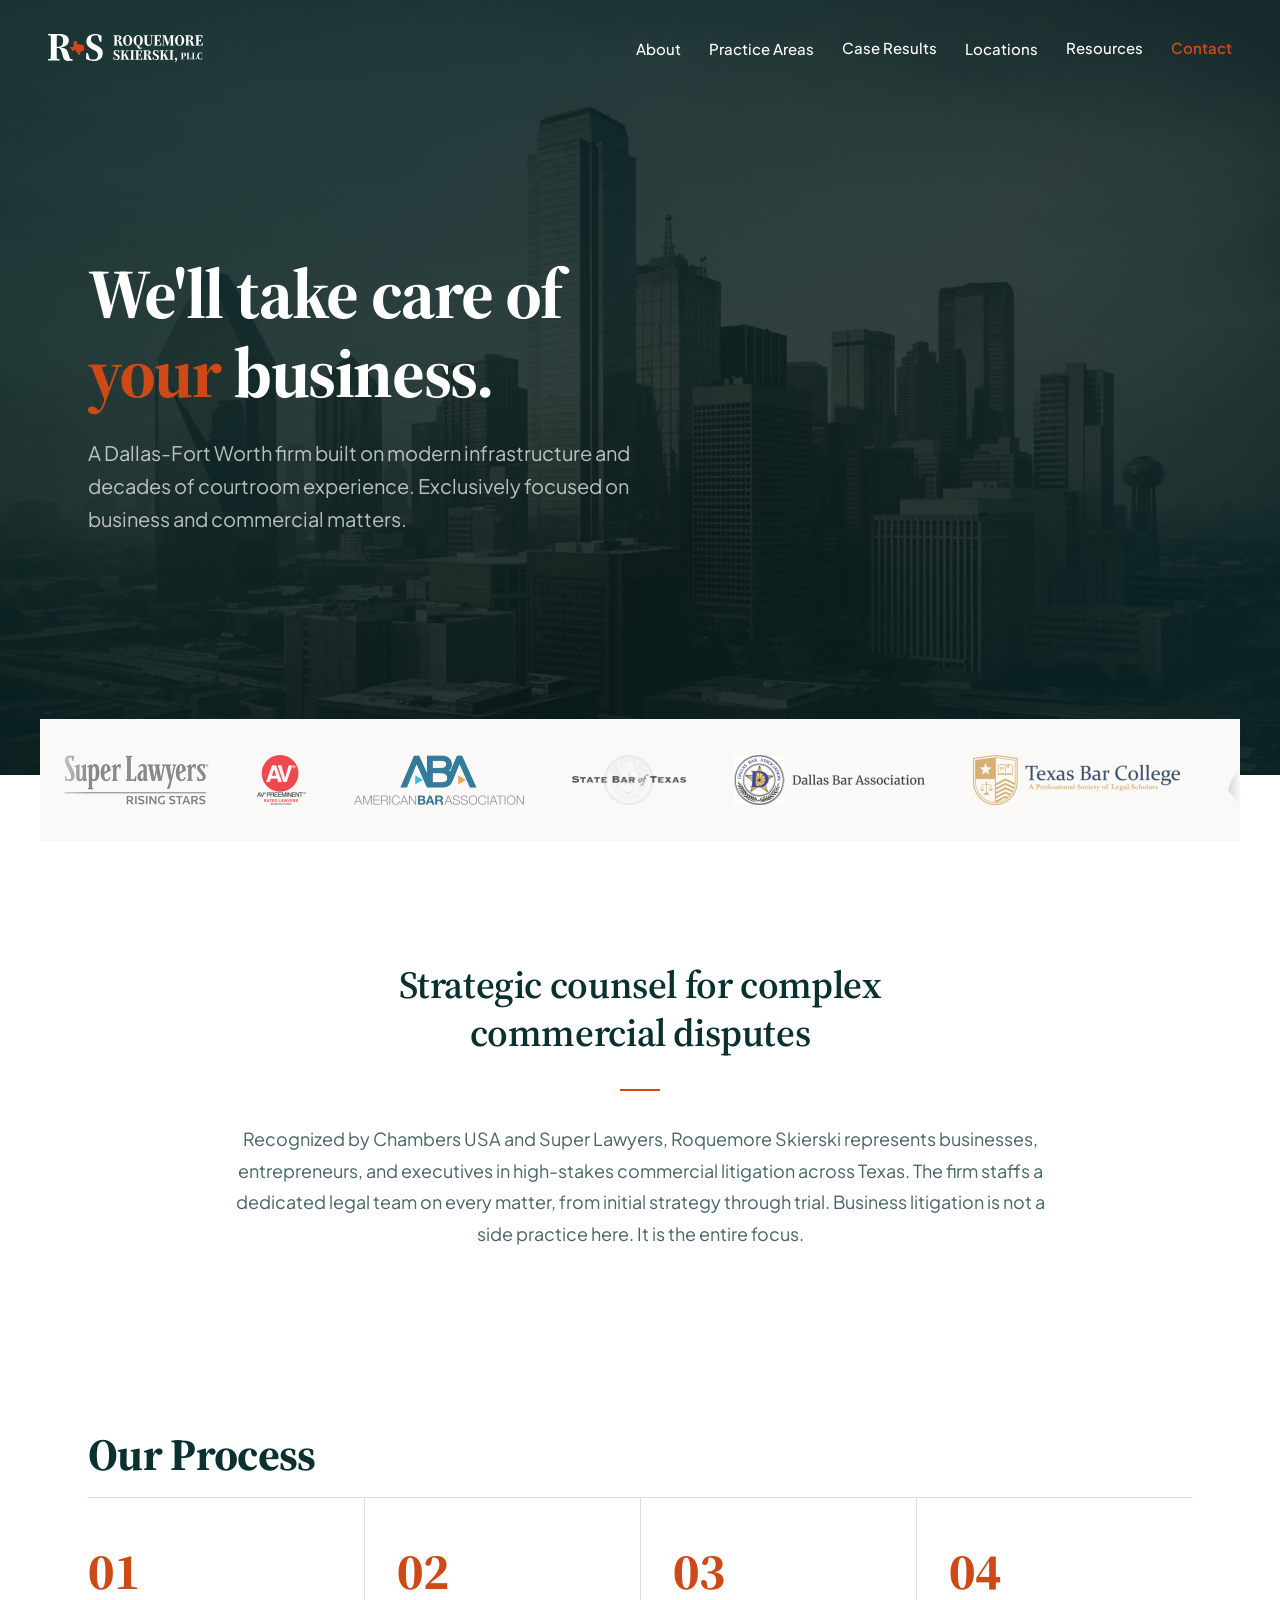
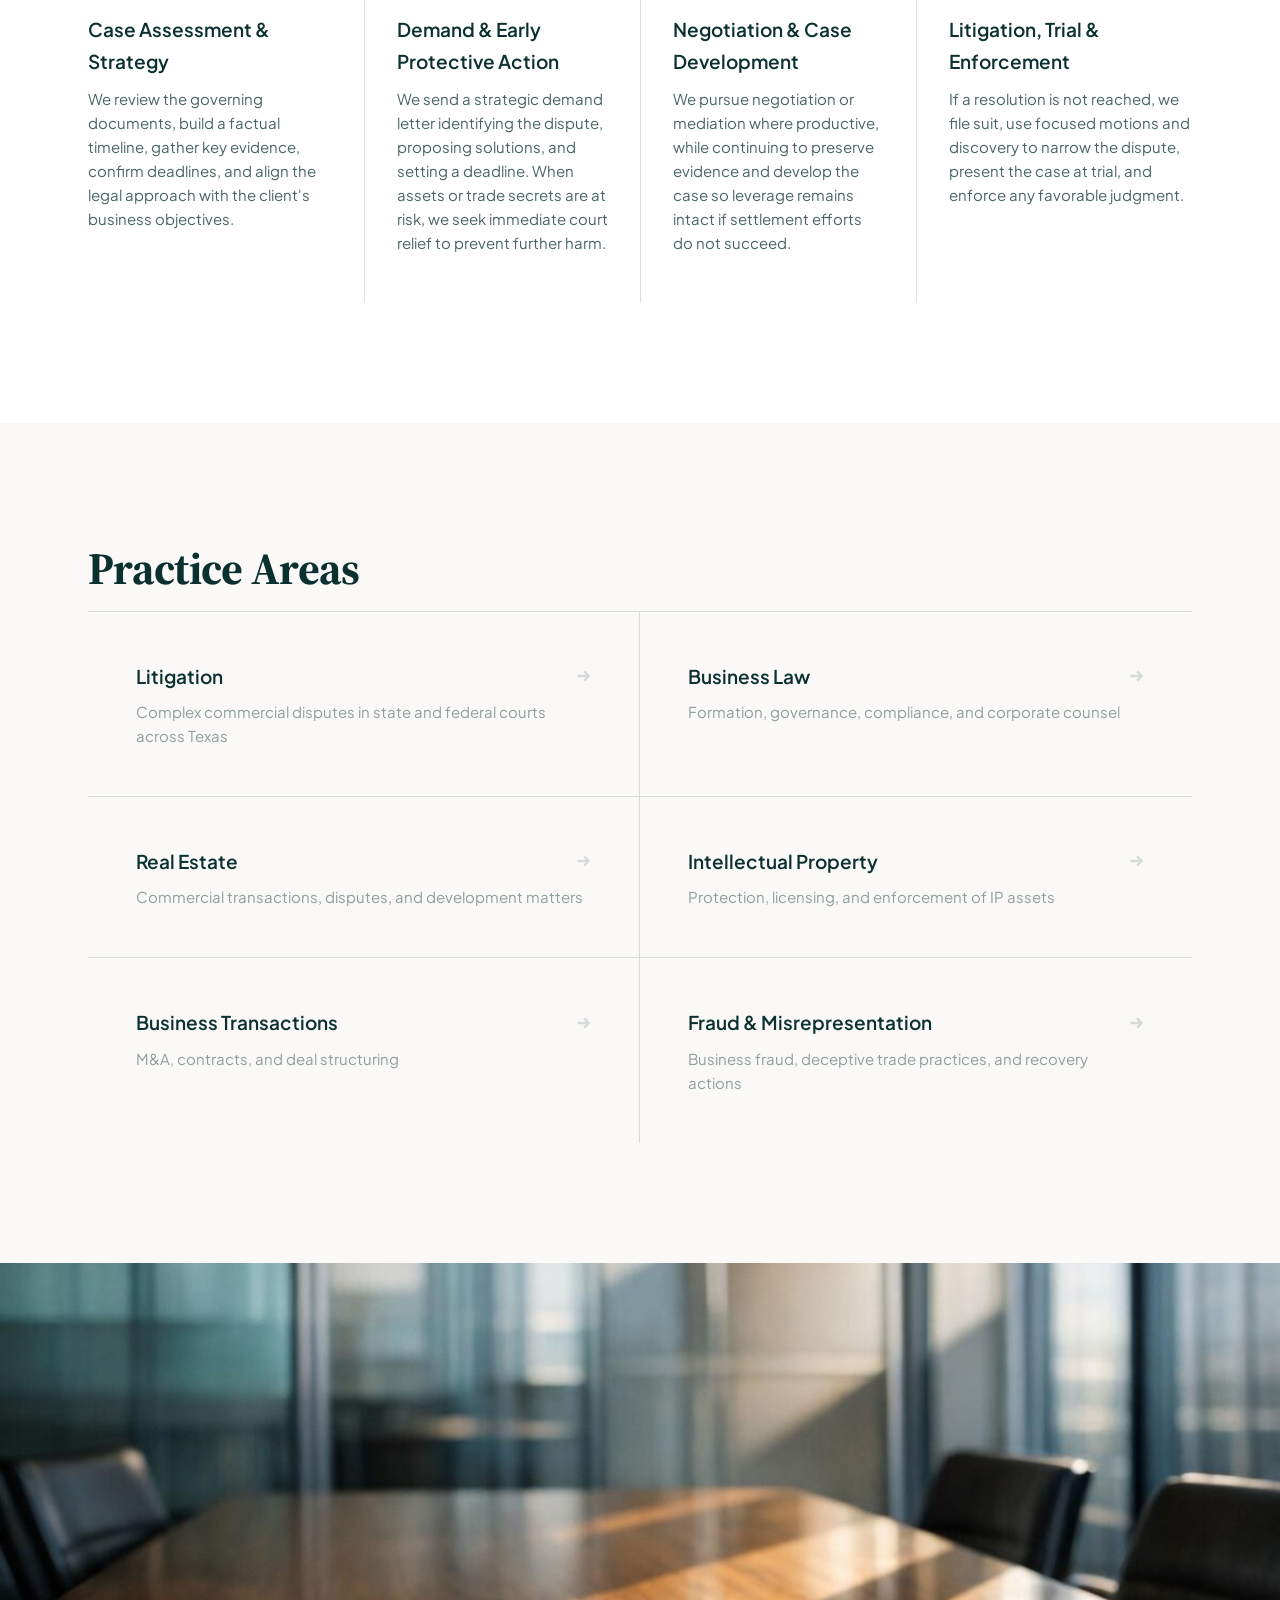
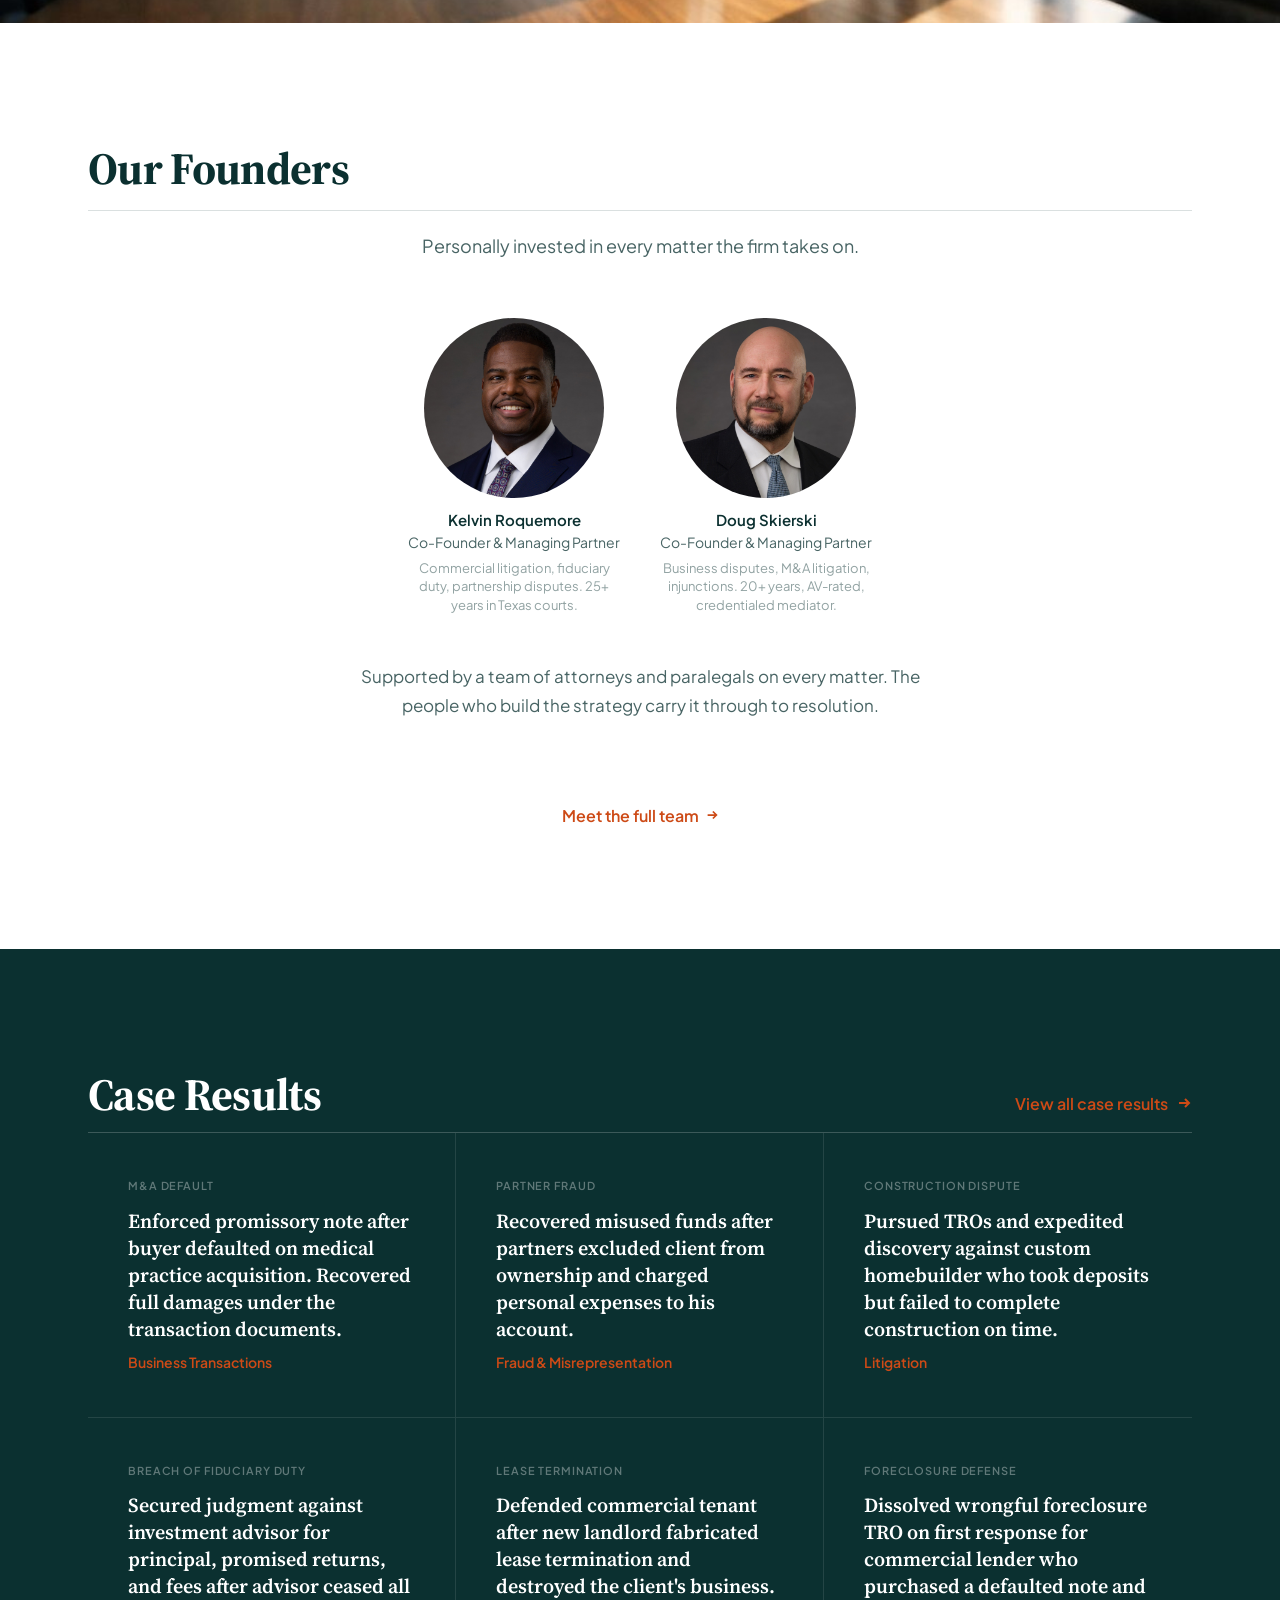
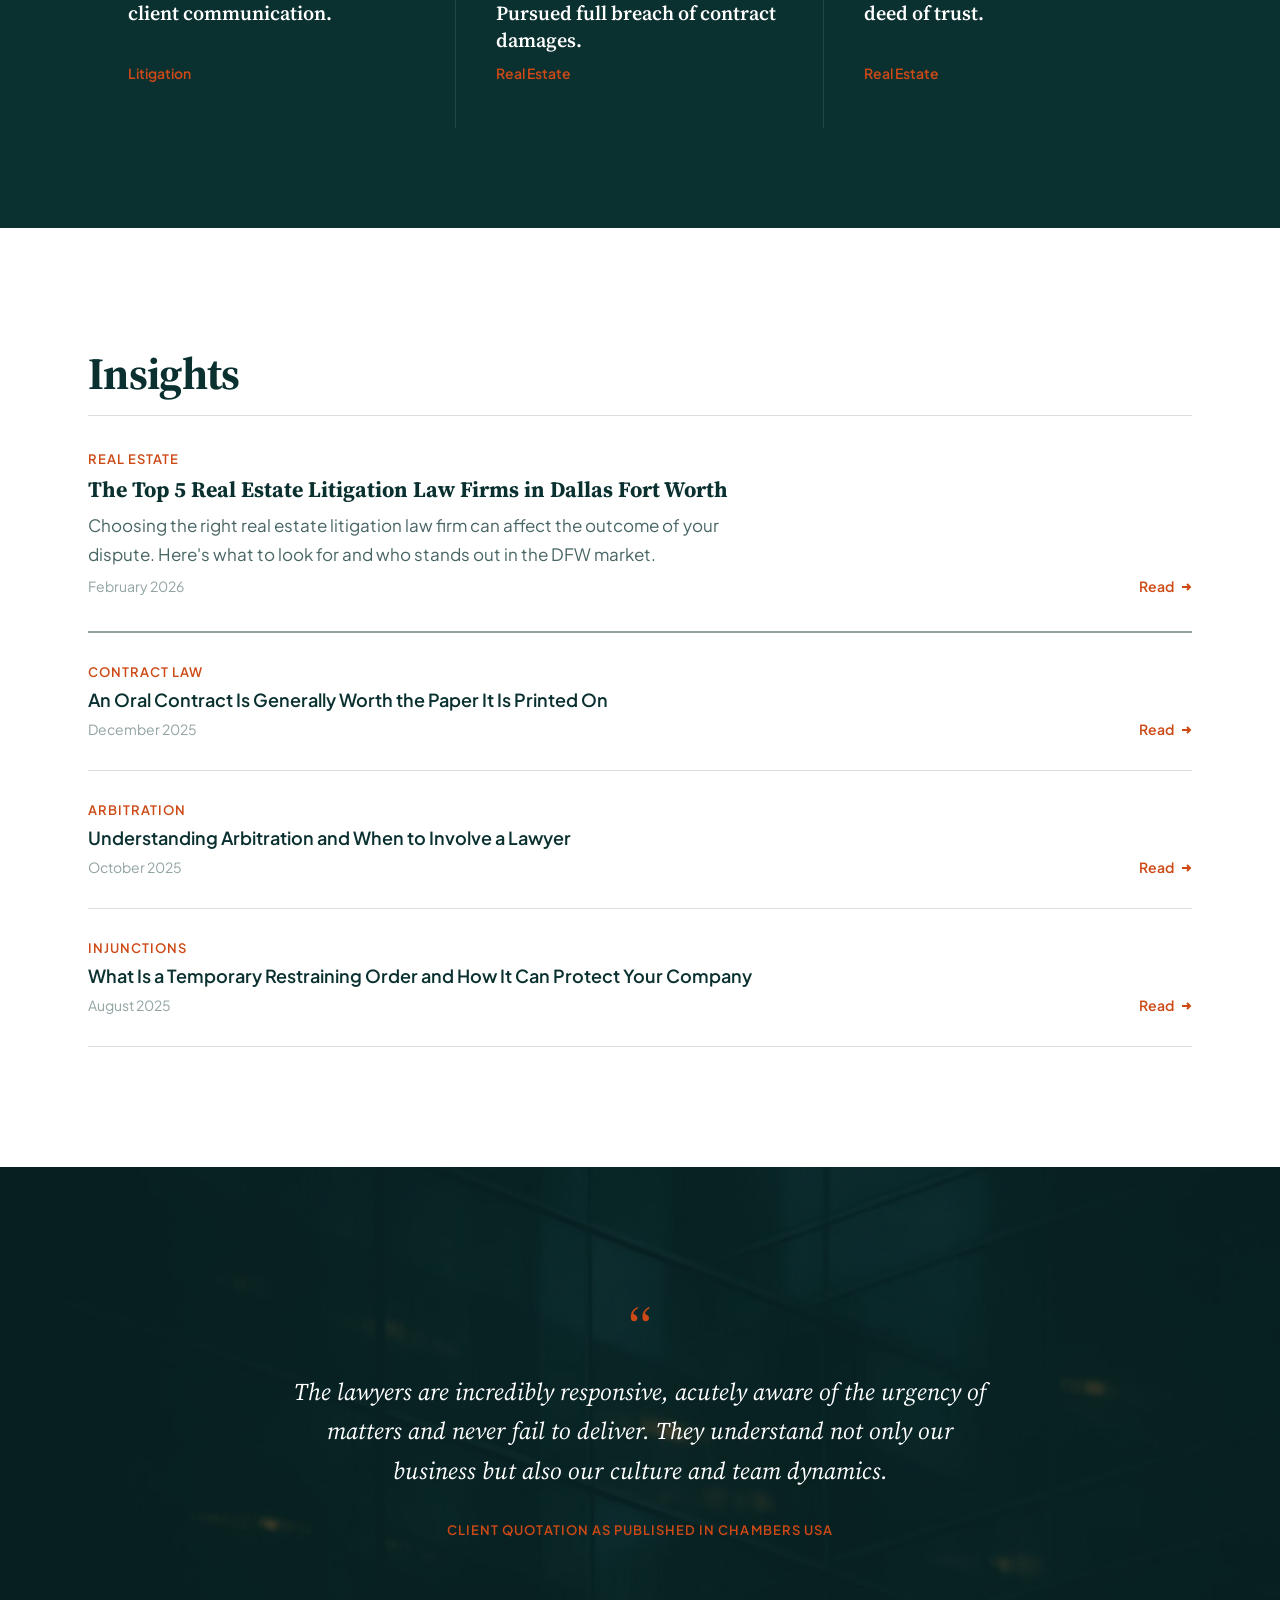
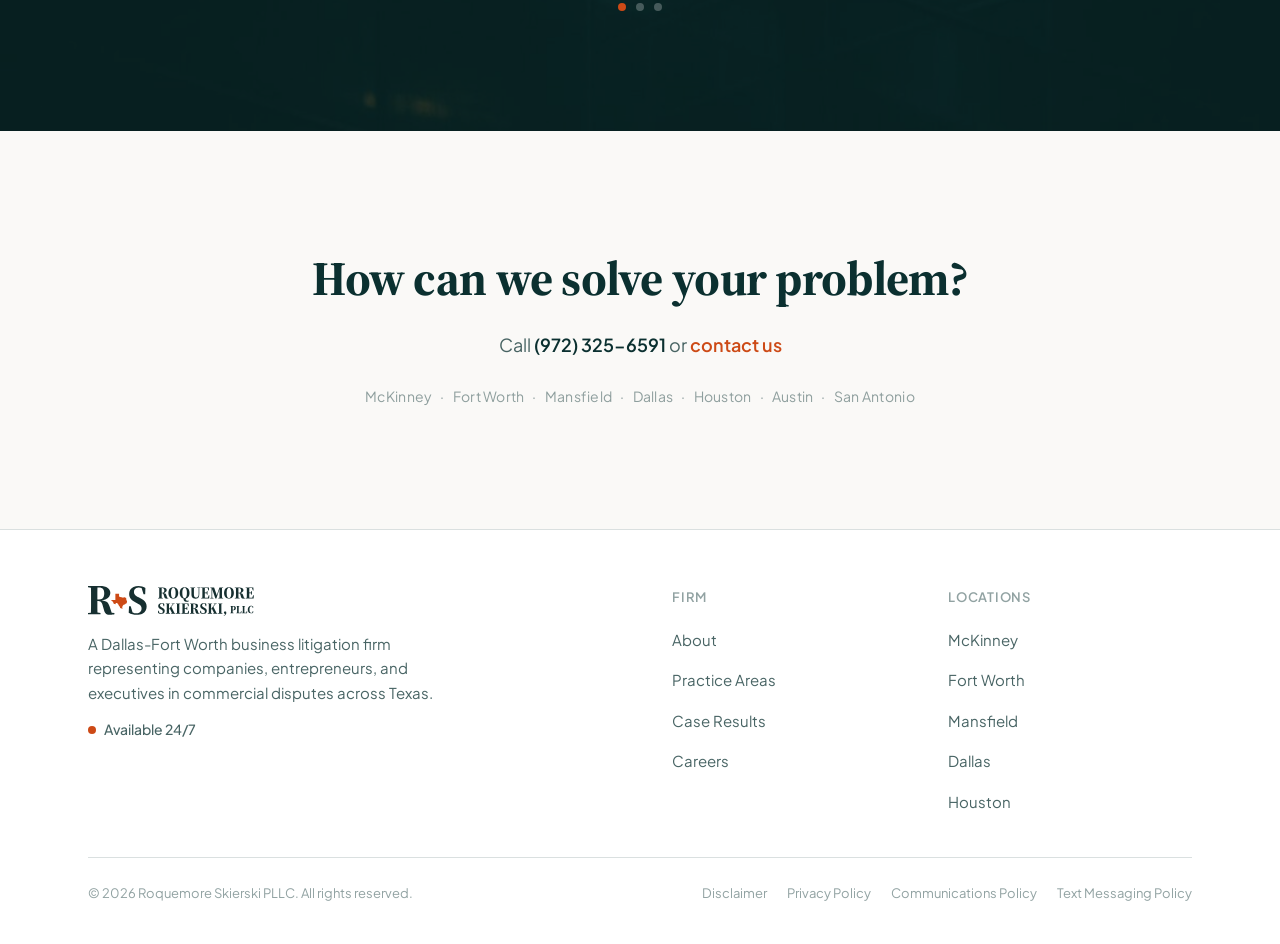
==== commit 4464ab40: "Connect process grid to rule for consistent table look Co-Authored-By: Claude Opus 4.6 (1M context) " ====
--- a/homepage-v1/index.html
+++ b/homepage-v1/index.html
@@ -562,7 +562,6 @@
       display: grid;
       grid-template-columns: repeat(4, 1fr);
       gap: 0;
-      margin-top: 48px;
     }
     .process-cell {
       padding: 48px 32px;
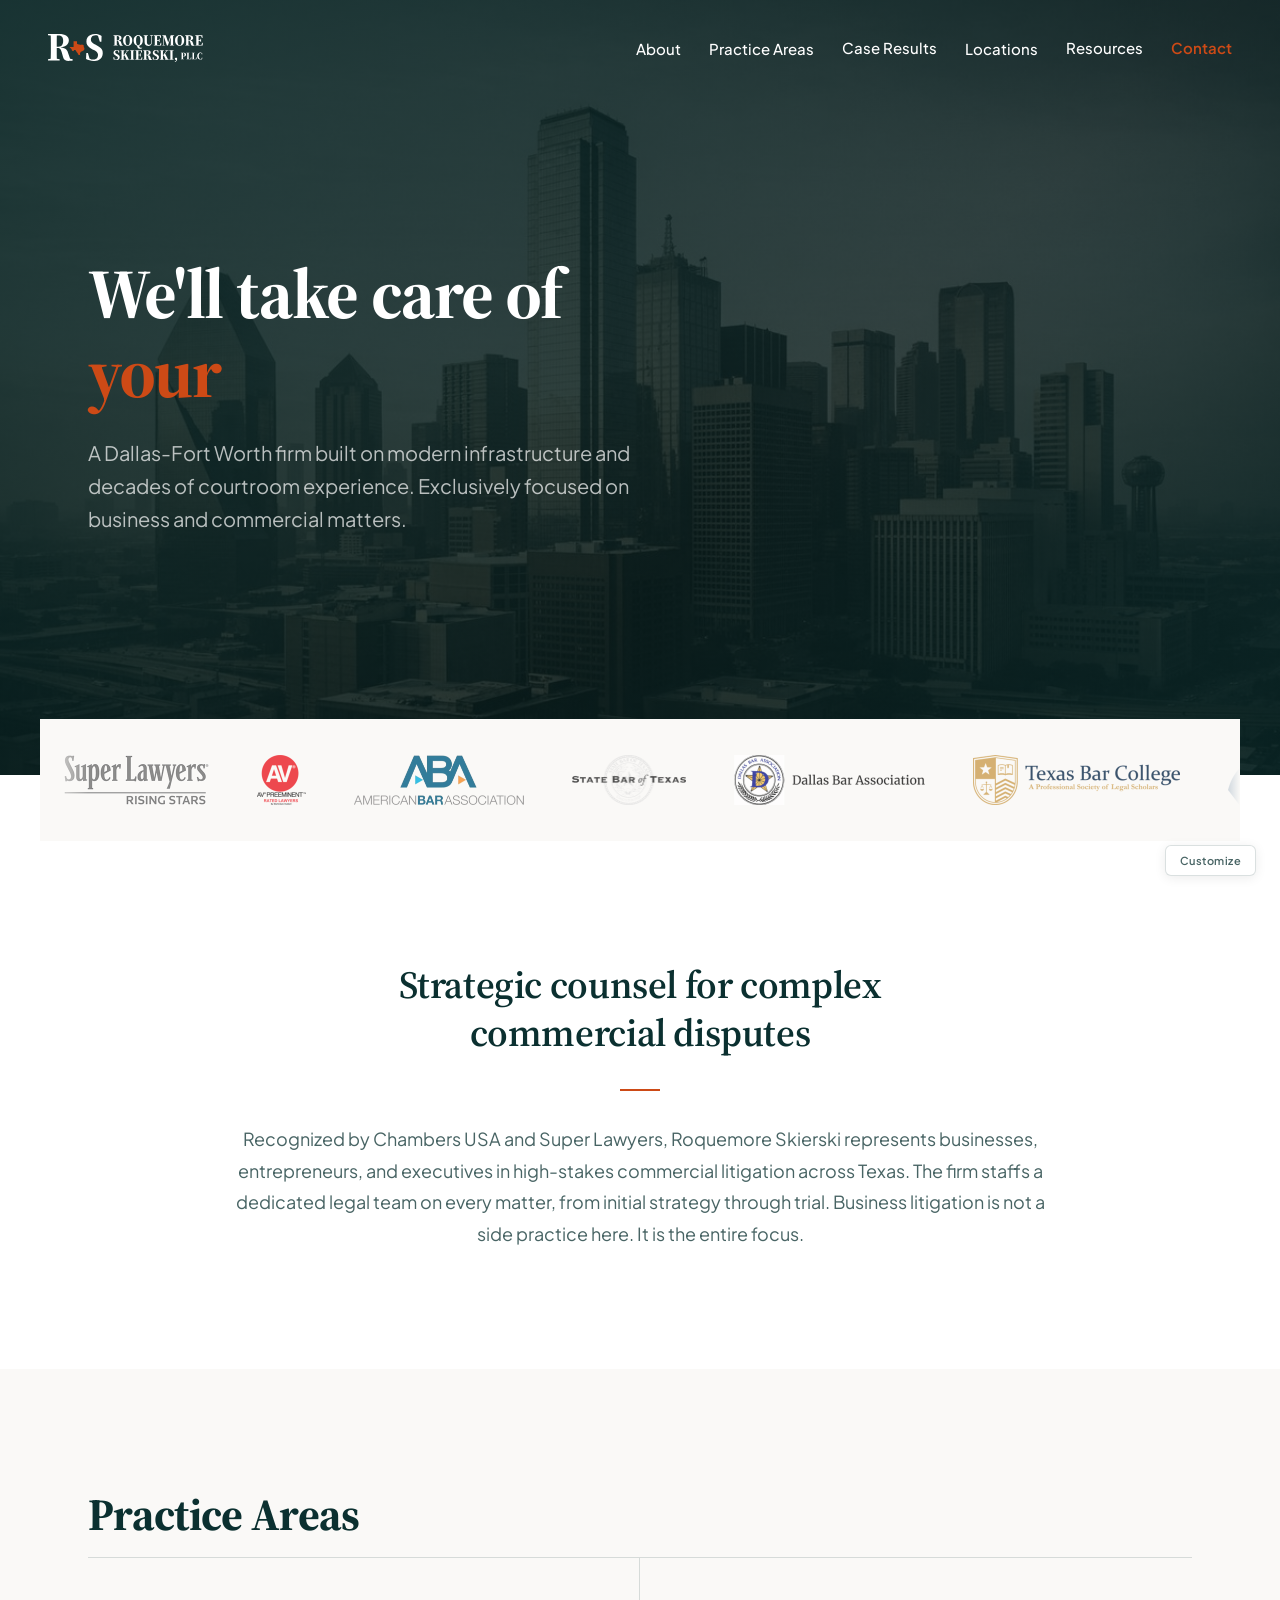
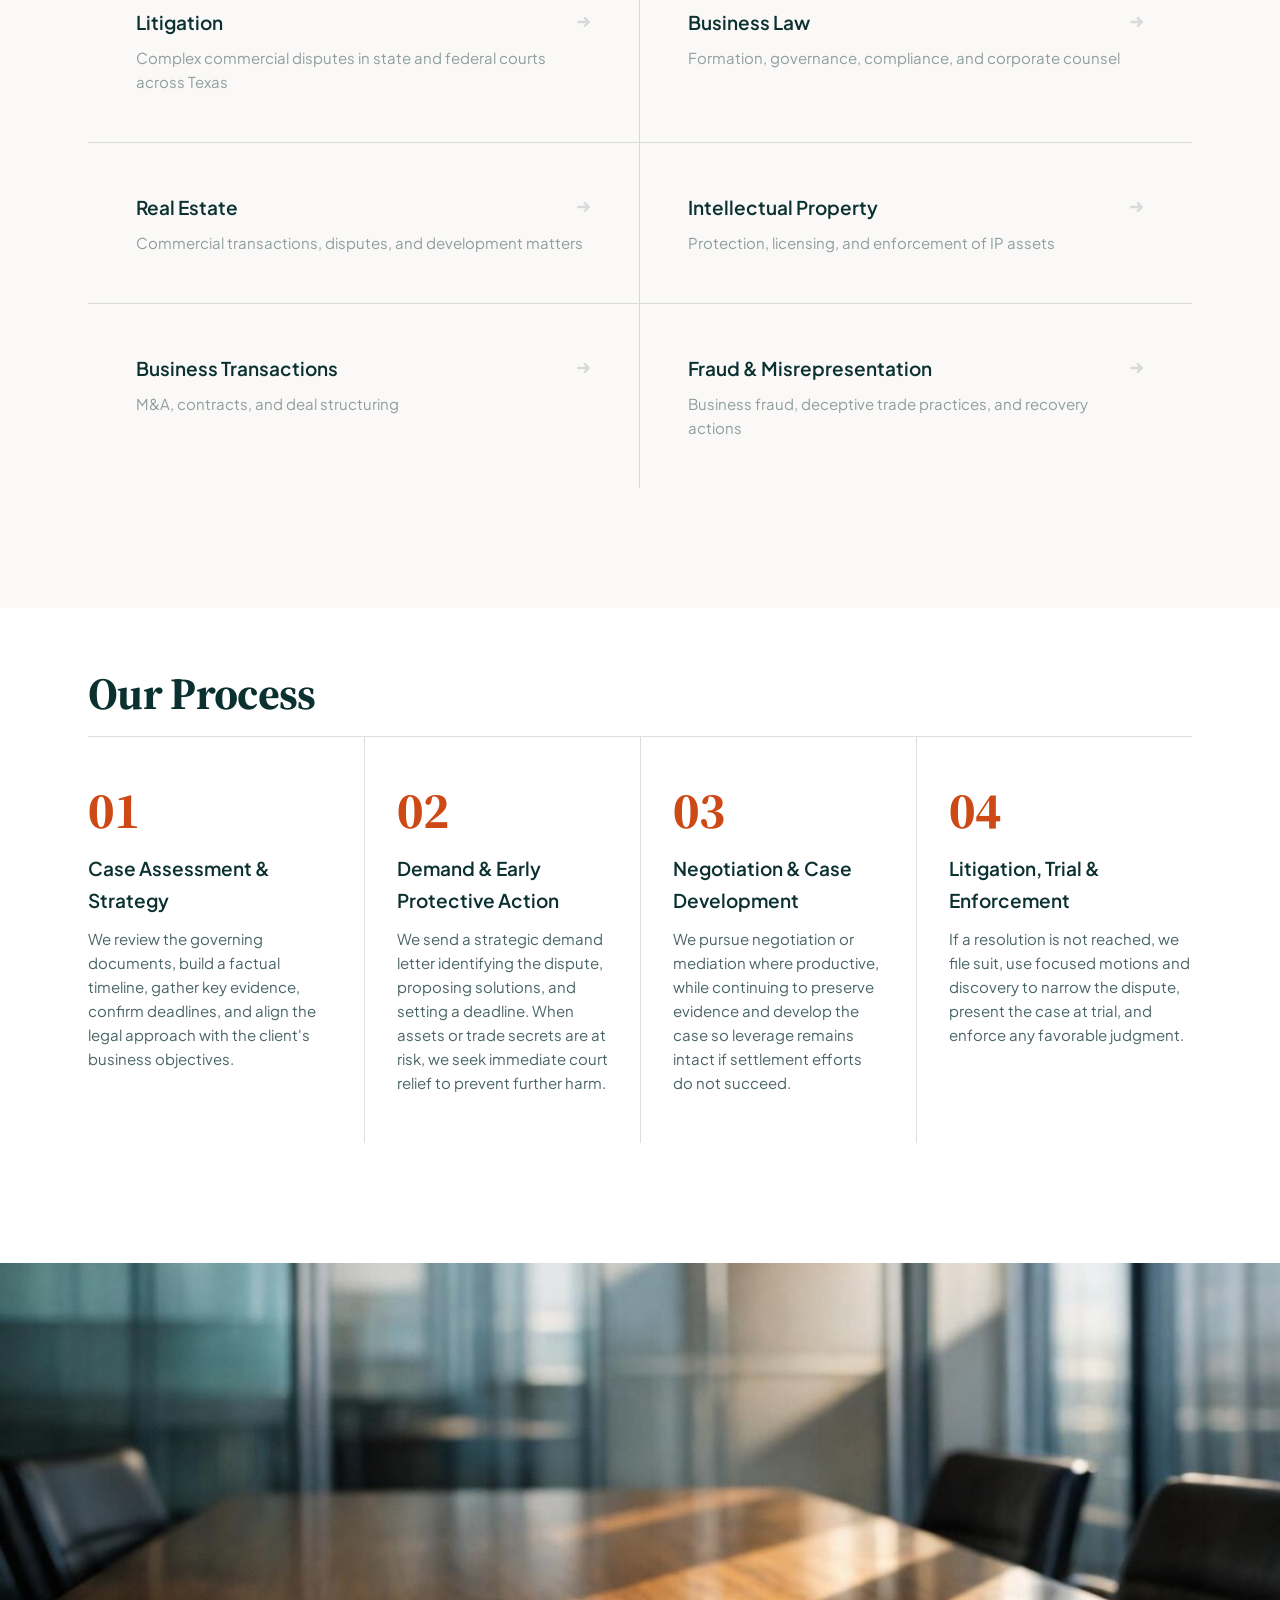
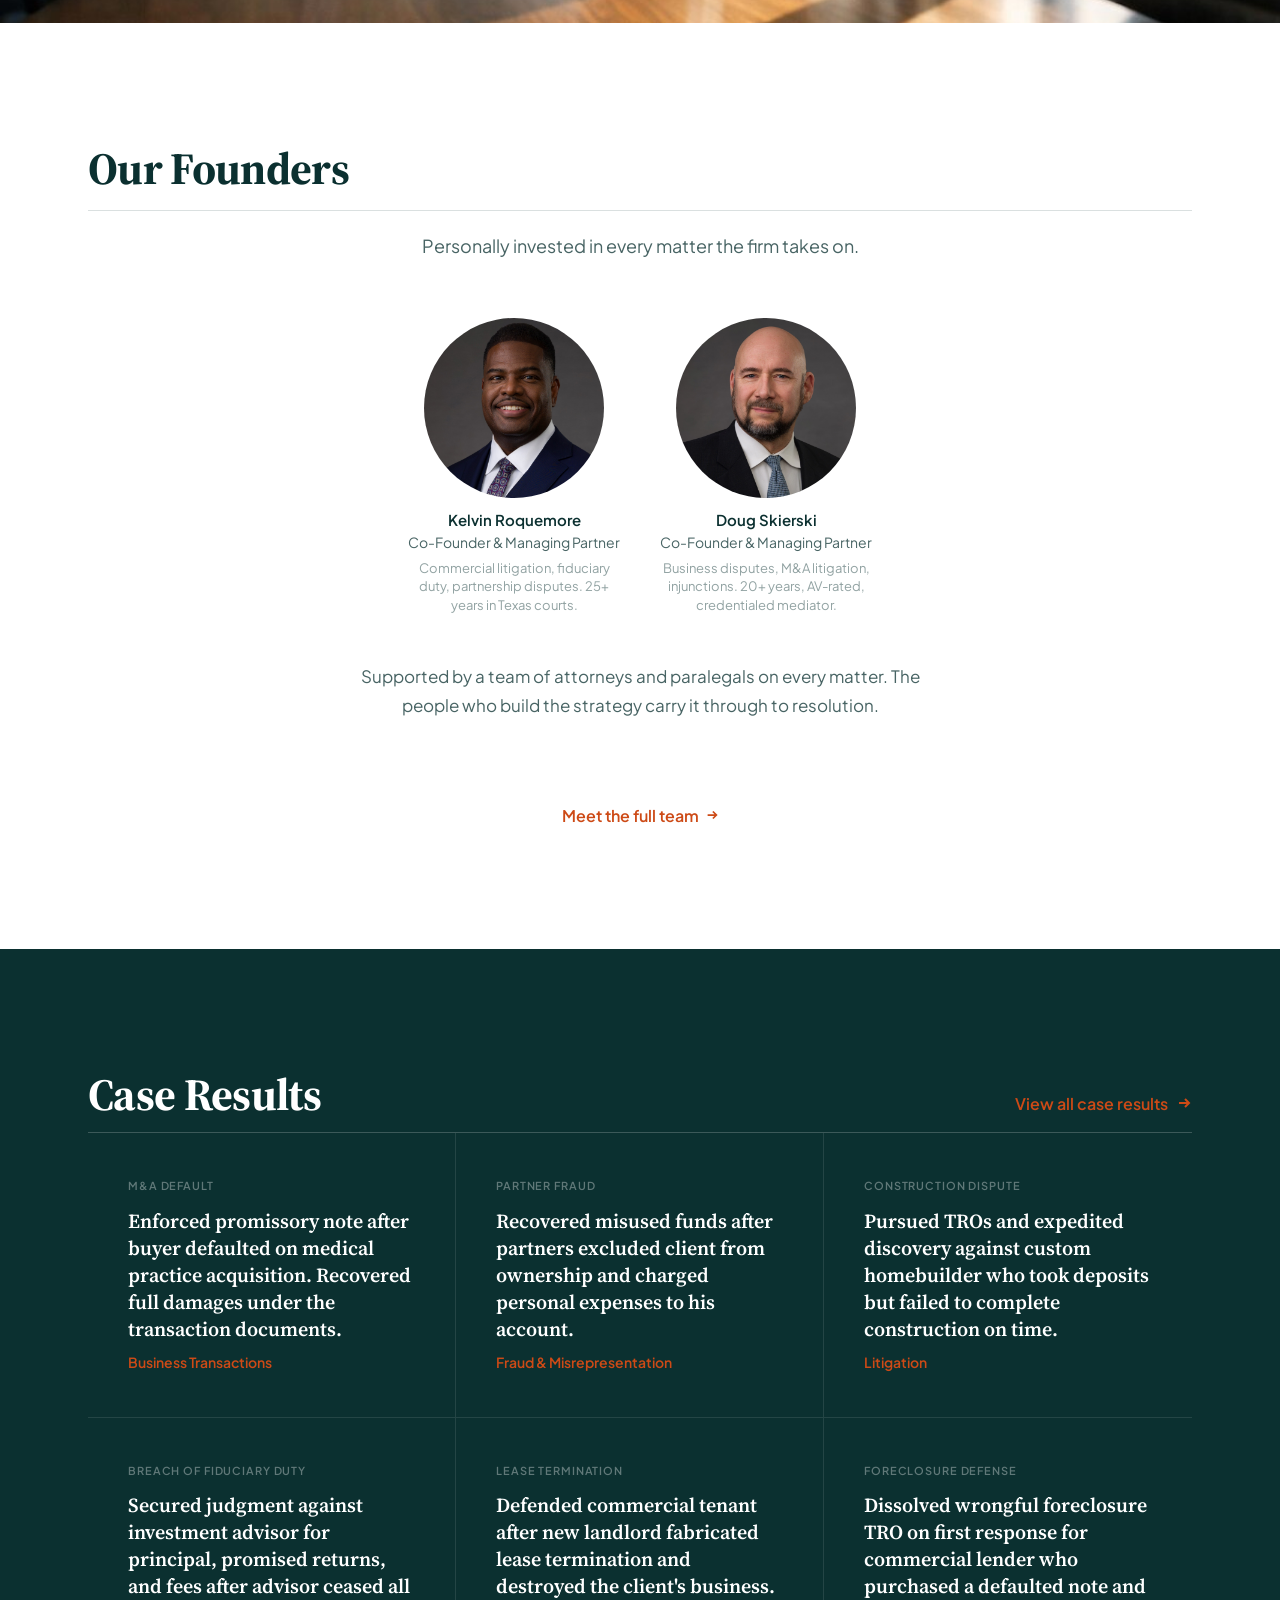
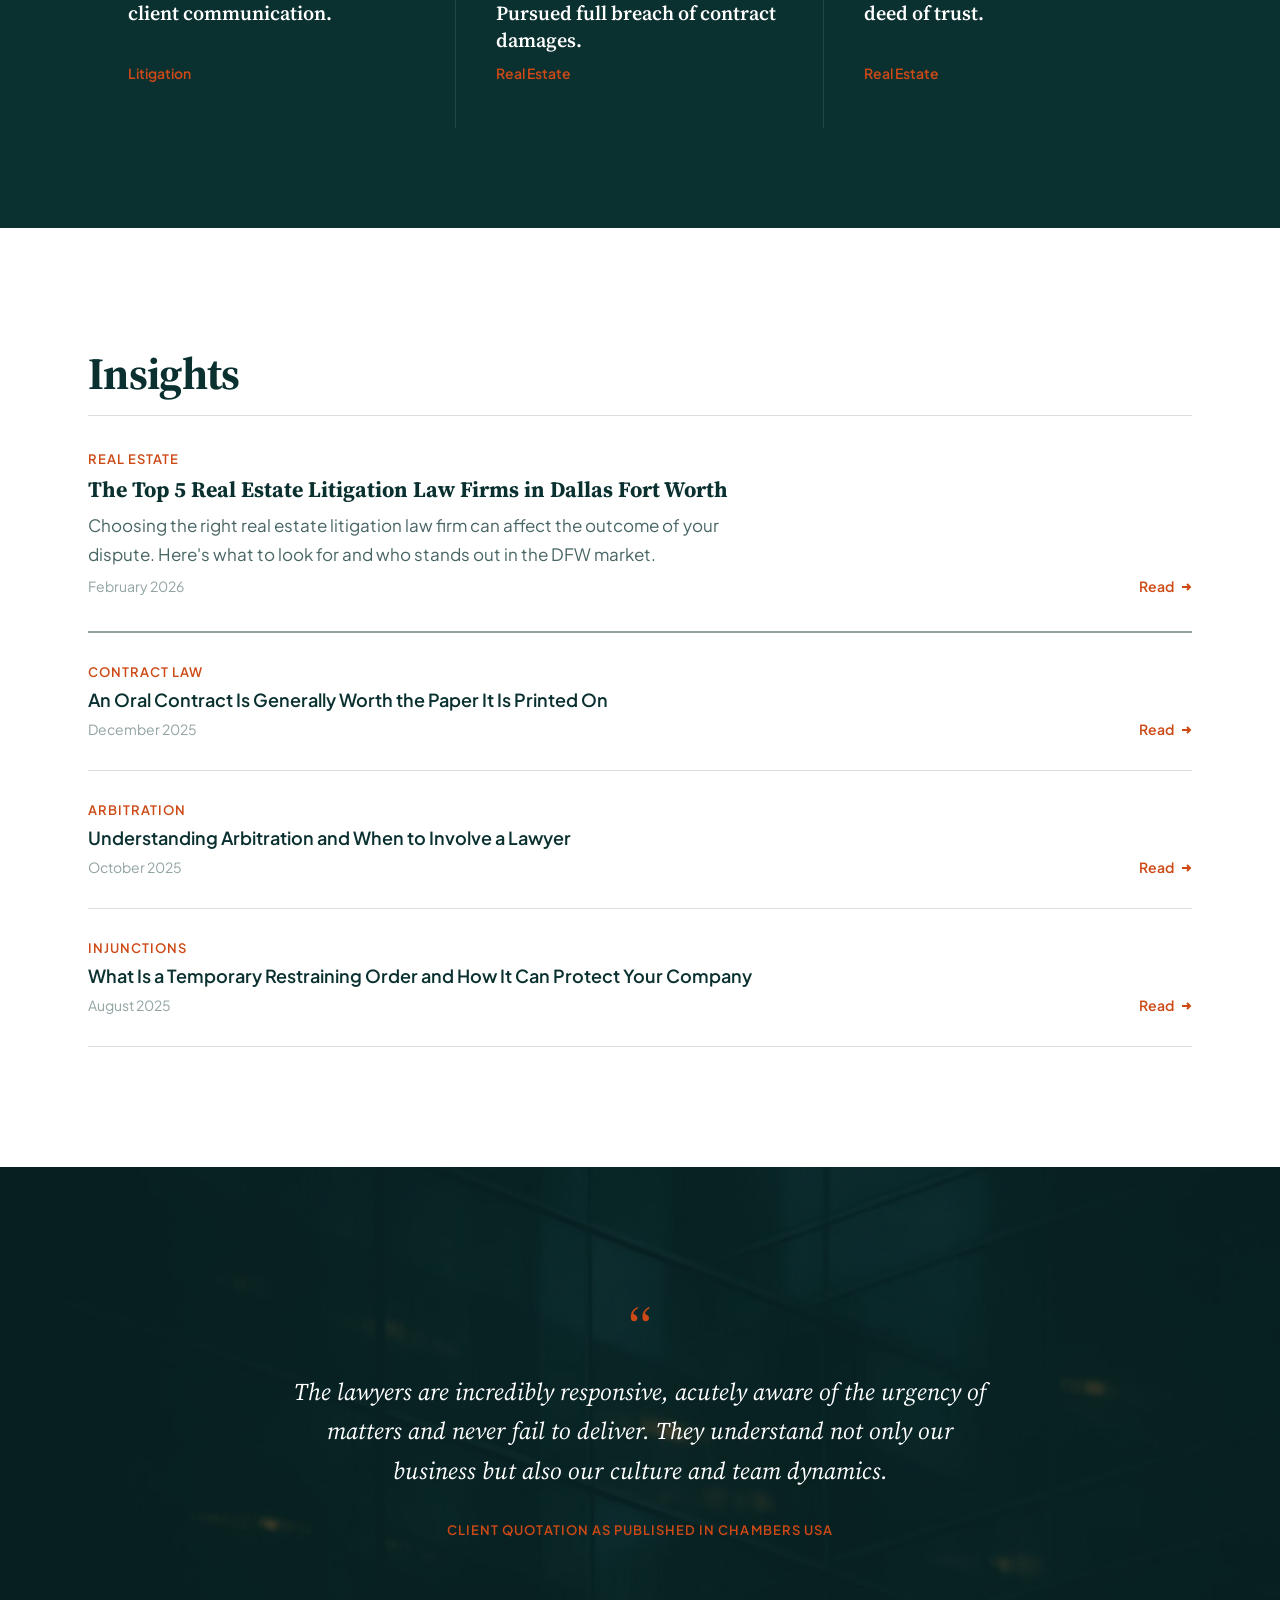
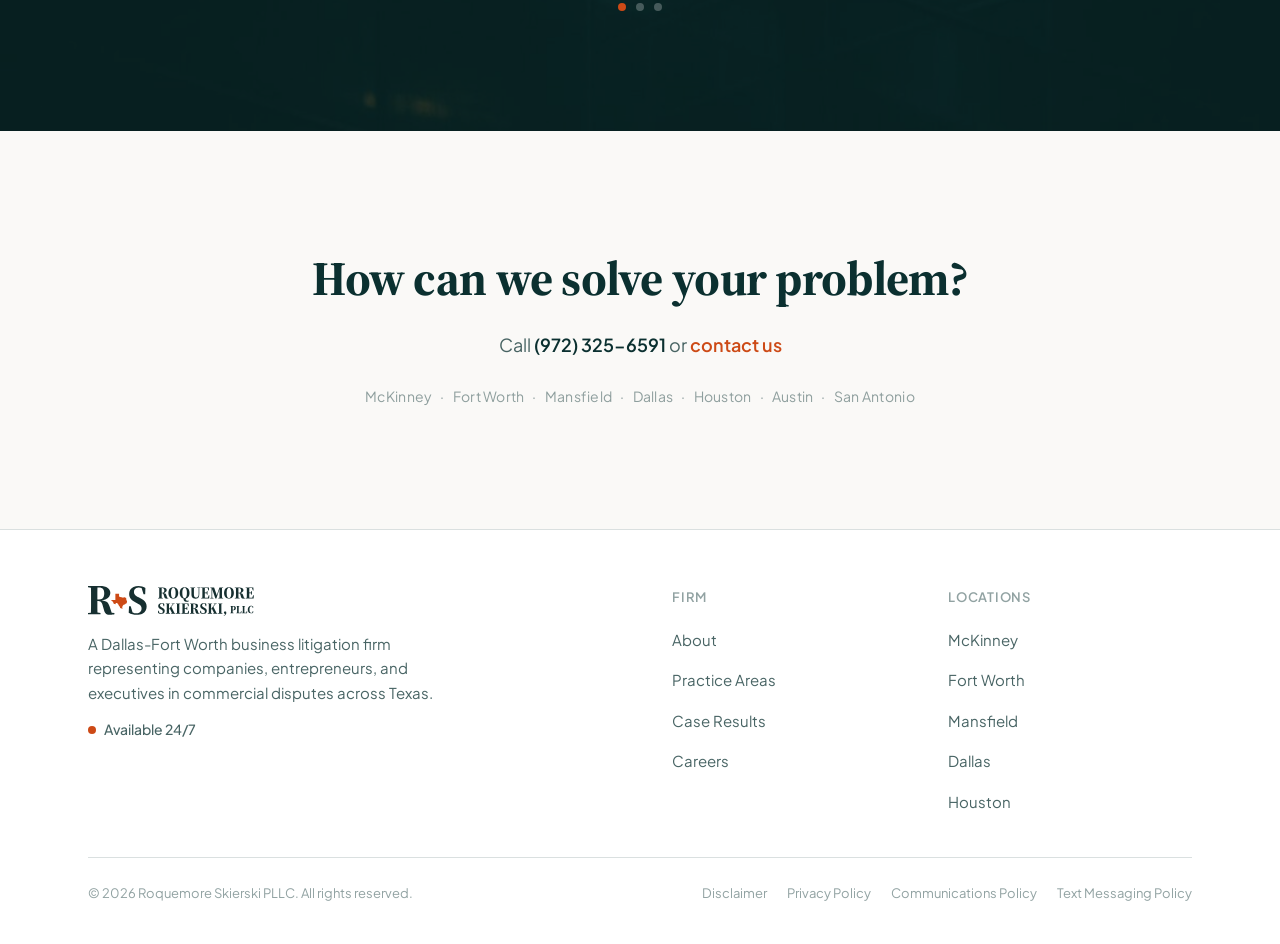
==== commit 96bee8b1: "Round 4: hero animation fixes, process reorder, insights hover, founders toggle" ====
--- a/homepage-v1/index.html
+++ b/homepage-v1/index.html
@@ -1051,7 +1051,7 @@
     .insight-row {
       padding: 28px 0;
       border-bottom: 1px solid var(--teal-15);
-      transition: padding-left 200ms ease;
+      transition: padding-left 350ms cubic-bezier(0.16, 1, 0.3, 1);
     }
     .insight-row:hover { padding-left: 8px; }
     .insight-category {
@@ -1067,7 +1067,7 @@
       font-weight: 600;
       color: var(--teal);
       line-height: 1.4;
-      transition: color 200ms ease;
+      transition: color 350ms cubic-bezier(0.16, 1, 0.3, 1);
       display: block;
     }
     .insight-row:hover .insight-title { color: var(--orange); }
@@ -1238,6 +1238,153 @@
       transition: color 200ms ease;
     }
     .footer-legal a:hover { color: var(--teal-60); }
+
+    /* ===========================================
+       TEAM SPLIT MODE
+       =========================================== */
+    .team-split-mode .team-grid {
+      display: flex;
+      gap: 0;
+      max-width: 100%;
+    }
+    .team-split-mode .team-member {
+      flex: 1;
+      display: flex;
+      flex-direction: row;
+      align-items: flex-start;
+      gap: 24px;
+      padding: 0 40px;
+      text-align: left;
+      cursor: default;
+      min-width: 0;
+    }
+    .team-split-mode .team-member + .team-member {
+      border-left: 1px solid var(--teal-15);
+    }
+    .team-split-mode .team-member-photo {
+      width: 200px !important;
+      height: 200px !important;
+      flex-shrink: 0;
+      margin-bottom: 0;
+    }
+    .team-split-mode .team-member:hover .team-member-photo img {
+      transform: none;
+    }
+    .team-split-mode .team-grid.has-active .team-member:not(.active) {
+      opacity: 1;
+    }
+    .team-split-mode .team-member.active .team-member-photo {
+      box-shadow: none;
+    }
+    .team-split-mode .team-member-info {
+      display: flex;
+      flex-direction: column;
+      min-width: 0;
+    }
+    .team-split-mode .team-member-focus {
+      max-width: none;
+    }
+    .team-split-mode .team-member-bio {
+      font-size: 16px;
+      line-height: 1.7;
+      color: var(--teal-60);
+      margin-top: 12px;
+    }
+    .team-split-mode .team-detail {
+      display: none;
+    }
+    .team-split-mode .team-intro {
+      text-align: left;
+    }
+
+    /* Customize panel */
+    .customize-panel {
+      position: fixed;
+      bottom: 24px;
+      right: 24px;
+      z-index: 10000;
+    }
+    .customize-toggle {
+      font-size: 11px;
+      font-weight: 600;
+      letter-spacing: 0.04em;
+      color: var(--teal-60);
+      background: var(--white);
+      border: 1px solid var(--teal-15);
+      border-radius: 6px;
+      padding: 8px 14px;
+      cursor: pointer;
+      box-shadow: 0 2px 12px rgba(0,0,0,0.08);
+      transition: all 150ms ease;
+      display: flex;
+      align-items: center;
+      gap: 6px;
+    }
+    .customize-toggle:hover {
+      border-color: var(--teal-30);
+      color: var(--teal);
+    }
+    .customize-toggle .custom-indicator {
+      display: none;
+      width: 6px;
+      height: 6px;
+      border-radius: 50%;
+      background: var(--orange);
+    }
+    .customize-panel.is-custom .customize-toggle .custom-indicator {
+      display: block;
+    }
+    .customize-drawer {
+      display: none;
+      position: absolute;
+      bottom: calc(100% + 8px);
+      right: 0;
+      background: var(--white);
+      border: 1px solid var(--teal-15);
+      border-radius: 8px;
+      padding: 16px;
+      box-shadow: 0 4px 24px rgba(0,0,0,0.1);
+      min-width: 180px;
+    }
+    .customize-panel.open .customize-drawer {
+      display: block;
+    }
+    .customize-section-label {
+      font-size: 10px;
+      font-weight: 600;
+      letter-spacing: 0.06em;
+      text-transform: uppercase;
+      color: var(--teal-30);
+      margin-bottom: 8px;
+    }
+    .customize-options {
+      display: flex;
+      gap: 2px;
+      background: rgba(11,48,48,0.06);
+      border-radius: 5px;
+      padding: 2px;
+    }
+    .customize-options button {
+      font-size: 11px;
+      font-weight: 500;
+      color: var(--teal-60);
+      background: none;
+      border: none;
+      border-radius: 4px;
+      padding: 5px 10px;
+      cursor: pointer;
+      transition: all 150ms ease;
+      flex: 1;
+      text-align: center;
+    }
+    .customize-options button:hover {
+      color: var(--teal);
+    }
+    .customize-options button.active {
+      background: var(--white);
+      color: var(--teal);
+      box-shadow: 0 1px 3px rgba(0,0,0,0.08);
+    }
 
     /* ===========================================
        SCROLL REVEAL
@@ -1336,6 +1483,11 @@
       .footer-top { grid-template-columns: 1fr; gap: 40px; }
       .footer-bottom { flex-direction: column; align-items: flex-start; }
       .footer-legal { flex-wrap: wrap; gap: 12px; }
+
+      .team-split-mode .team-grid { flex-direction: column; }
+      .team-split-mode .team-member { padding: 24px 0; }
+      .team-split-mode .team-member + .team-member { border-left: none; border-top: 1px solid var(--teal-15); }
+      .team-split-mode .team-member-photo { width: 120px !important; height: 120px !important; }
     }
   </style>
 </head>
@@ -1445,7 +1597,7 @@
     </div>
     <div class="hero-inner">
       <div class="hero-text" id="hero-text">
-        <h1>We'll take care of<br><span class="hero-your" id="hero-your">your </span><span class="hero-slide" id="hero-slide"><span class="hero-cycling" id="hero-cycling">business</span>.</span></h1>
+        <h1>We'll take care of<br><span class="hero-your" id="hero-your">your </span><span class="hero-slide" id="hero-slide"><span class="hero-cycling" id="hero-cycling">business.</span></span></h1>
         <p class="hero-sub">A Dallas-Fort Worth firm built on modern infrastructure and decades of courtroom experience. Exclusively focused on business and commercial matters.</p>
       </div>
     </div>
@@ -1491,36 +1643,6 @@
       <h2 class="reveal">Strategic counsel for complex<br class="desktop-br"> commercial disputes</h2>
       <hr class="positioning-rule reveal" data-delay="1">
       <p class="reveal" data-delay="2">Recognized by Chambers USA and Super Lawyers, Roquemore Skierski represents businesses, entrepreneurs, and executives in high-stakes commercial litigation across Texas. The firm staffs a dedicated legal team on every matter, from initial strategy through trial. Business litigation is not a side practice here. It is the entire focus.</p>
-    </div>
-  </section>
-
-  <!-- Process -->
-  <section class="process" id="process">
-    <div class="container">
-      <h2 class="reveal">Our Process</h2>
-      <hr class="process-rule reveal" data-delay="1">
-      <div class="process-grid">
-        <div class="process-cell reveal" data-delay="1">
-          <span class="process-step">01</span>
-          <div class="process-title">Case Assessment &amp; Strategy</div>
-          <p class="process-desc">We review the governing documents, build a factual timeline, gather key evidence, confirm deadlines, and align the legal approach with the client's business objectives.</p>
-        </div>
-        <div class="process-cell reveal" data-delay="2">
-          <span class="process-step">02</span>
-          <div class="process-title">Demand &amp; Early Protective Action</div>
-          <p class="process-desc">We send a strategic demand letter identifying the dispute, proposing solutions, and setting a deadline. When assets or trade secrets are at risk, we seek immediate court relief to prevent further harm.</p>
-        </div>
-        <div class="process-cell reveal" data-delay="2">
-          <span class="process-step">03</span>
-          <div class="process-title">Negotiation &amp; Case Development</div>
-          <p class="process-desc">We pursue negotiation or mediation where productive, while continuing to preserve evidence and develop the case so leverage remains intact if settlement efforts do not succeed.</p>
-        </div>
-        <div class="process-cell reveal" data-delay="3">
-          <span class="process-step">04</span>
-          <div class="process-title">Litigation, Trial &amp; Enforcement</div>
-          <p class="process-desc">If a resolution is not reached, we file suit, use focused motions and discovery to narrow the dispute, present the case at trial, and enforce any favorable judgment.</p>
-        </div>
-      </div>
     </div>
   </section>
 
@@ -1576,6 +1698,36 @@
     </div>
   </section>
 
+  <!-- Process -->
+  <section class="process" id="process">
+    <div class="container">
+      <h2 class="reveal">Our Process</h2>
+      <hr class="process-rule reveal" data-delay="1">
+      <div class="process-grid">
+        <div class="process-cell reveal" data-delay="1">
+          <span class="process-step">01</span>
+          <div class="process-title">Case Assessment &amp; Strategy</div>
+          <p class="process-desc">We review the governing documents, build a factual timeline, gather key evidence, confirm deadlines, and align the legal approach with the client's business objectives.</p>
+        </div>
+        <div class="process-cell reveal" data-delay="2">
+          <span class="process-step">02</span>
+          <div class="process-title">Demand &amp; Early Protective Action</div>
+          <p class="process-desc">We send a strategic demand letter identifying the dispute, proposing solutions, and setting a deadline. When assets or trade secrets are at risk, we seek immediate court relief to prevent further harm.</p>
+        </div>
+        <div class="process-cell reveal" data-delay="2">
+          <span class="process-step">03</span>
+          <div class="process-title">Negotiation &amp; Case Development</div>
+          <p class="process-desc">We pursue negotiation or mediation where productive, while continuing to preserve evidence and develop the case so leverage remains intact if settlement efforts do not succeed.</p>
+        </div>
+        <div class="process-cell reveal" data-delay="3">
+          <span class="process-step">04</span>
+          <div class="process-title">Litigation, Trial &amp; Enforcement</div>
+          <p class="process-desc">If a resolution is not reached, we file suit, use focused motions and discovery to narrow the dispute, present the case at trial, and enforce any favorable judgment.</p>
+        </div>
+      </div>
+    </div>
+  </section>
+
   <!-- Image Break -->
   <div class="image-break">
     <img src="images/section-break.jpg" alt="">
@@ -1797,6 +1949,23 @@
     </div>
   </footer>
 
+  <!-- Customize panel -->
+  <div class="customize-panel" id="customize-panel">
+    <div class="customize-drawer">
+      <div class="customize-section">
+        <div class="customize-section-label">Founders</div>
+        <div class="customize-options" id="founders-toggles">
+          <button class="active" data-founders="circles">Circles</button>
+          <button data-founders="split">Split</button>
+        </div>
+      </div>
+    </div>
+    <button class="customize-toggle" id="customize-toggle">
+      <span class="custom-indicator"></span>
+      Customize
+    </button>
+  </div>
+
   <script>
     (function() {
       // ==========================================
@@ -2025,8 +2194,8 @@
       // Start cycling practice areas
       var isMobile = window.innerWidth <= 768;
       var cyclingWords = isMobile
-        ? ['business', 'litigation', 'real estate', 'IP', 'contracts', 'disputes']
-        : ['business', 'litigation', 'real estate', 'intellectual property', 'contracts', 'disputes'];
+        ? ['business.', 'litigation.', 'real estate.', 'IP.', 'contracts.', 'disputes.']
+        : ['business.', 'litigation.', 'real estate.', 'intellectual property.', 'contracts.', 'disputes.'];
       var cyclingIndex = 0;
 
       function cycleWord() {
@@ -2041,7 +2210,7 @@
       // First change shortly after FLIP settles, then regular interval
       setTimeout(function() {
         cycleWord();
-        setInterval(cycleWord, 3500);
+        setInterval(cycleWord, 5000);
       }, 2800);
 
       // ==========================================
@@ -2158,6 +2327,78 @@
       });
 
       startAutoplay();
+
+      // ==========================================
+      // CUSTOMIZE PANEL — FOUNDERS TOGGLE
+      // ==========================================
+      var customizePanel = document.getElementById('customize-panel');
+      var customizeToggleBtn = document.getElementById('customize-toggle');
+      var foundersToggles = document.getElementById('founders-toggles');
+
+      customizeToggleBtn.addEventListener('click', function() {
+        customizePanel.classList.toggle('open');
+      });
+
+      document.addEventListener('click', function(e) {
+        if (!customizePanel.contains(e.target)) {
+          customizePanel.classList.remove('open');
+        }
+      });
+
+      function setFoundersMode(mode) {
+        foundersToggles.querySelectorAll('button').forEach(function(b) {
+          b.classList.toggle('active', b.dataset.founders === mode);
+        });
+
+        var isSplit = mode === 'split';
+        document.body.classList.toggle('team-split-mode', isSplit);
+        customizePanel.classList.toggle('is-custom', isSplit);
+
+        teamMembers.forEach(function(member, i) {
+          var existingInfo = member.querySelector('.team-member-info');
+          if (isSplit) {
+            if (!existingInfo) {
+              // Wrap name, title, focus in a container div
+              var info = document.createElement('div');
+              info.className = 'team-member-info';
+              var name = member.querySelector('.team-member-name');
+              var title = member.querySelector('.team-member-title');
+              var focus = member.querySelector('.team-member-focus');
+              info.appendChild(name);
+              info.appendChild(title);
+              info.appendChild(focus);
+              // Add bio
+              var bio = document.createElement('p');
+              bio.className = 'team-member-bio';
+              bio.textContent = teamBios[i];
+              info.appendChild(bio);
+              member.appendChild(info);
+            }
+          } else {
+            if (existingInfo) {
+              // Unwrap: move children back to member, remove wrapper
+              var photo = member.querySelector('.team-member-photo');
+              var name = existingInfo.querySelector('.team-member-name');
+              var title = existingInfo.querySelector('.team-member-title');
+              var focus = existingInfo.querySelector('.team-member-focus');
+              member.insertBefore(name, null);
+              member.insertBefore(title, null);
+              member.insertBefore(focus, null);
+              existingInfo.remove();
+            }
+          }
+        });
+
+        // Reset team interaction state
+        resetTeamBio();
+      }
+
+      foundersToggles.addEventListener('click', function(e) {
+        var btn = e.target.closest('button');
+        if (!btn) return;
+        setFoundersMode(btn.dataset.founders);
+      });
+
     })();
   </script>
 </body>
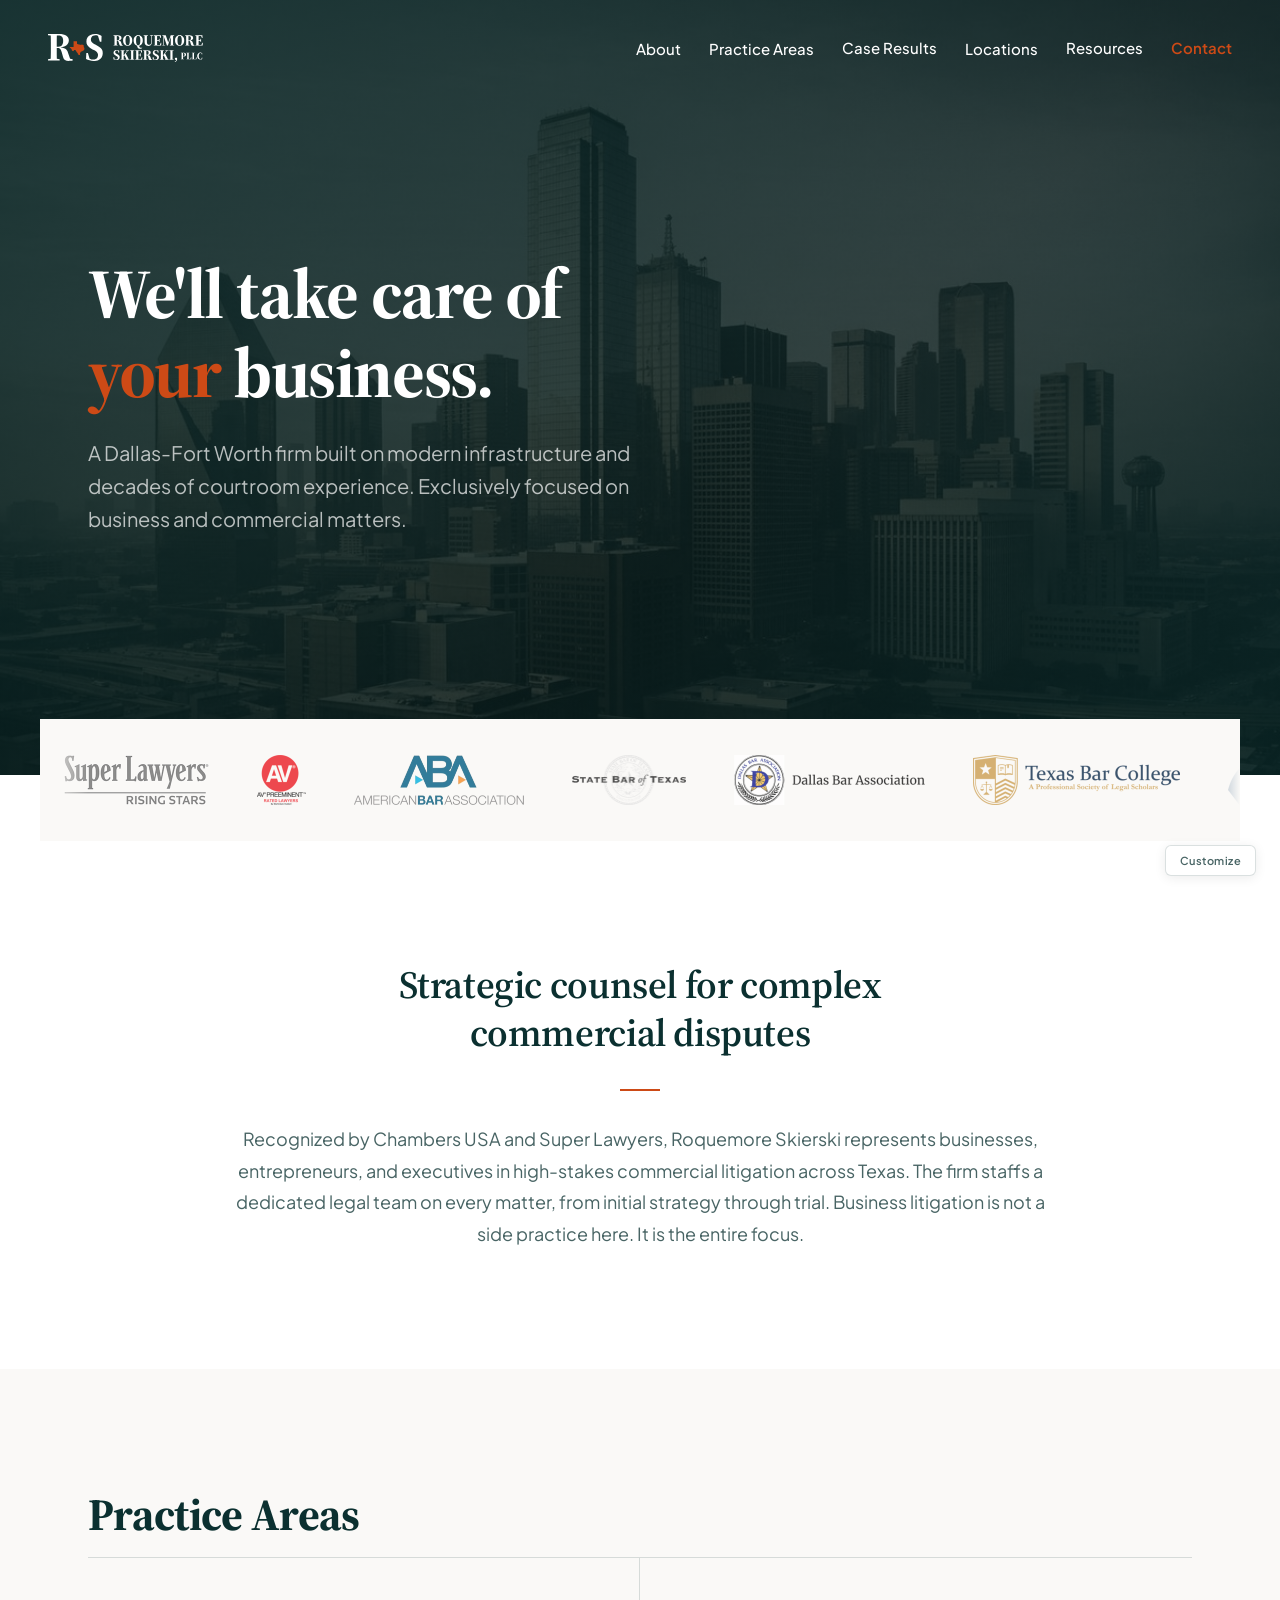
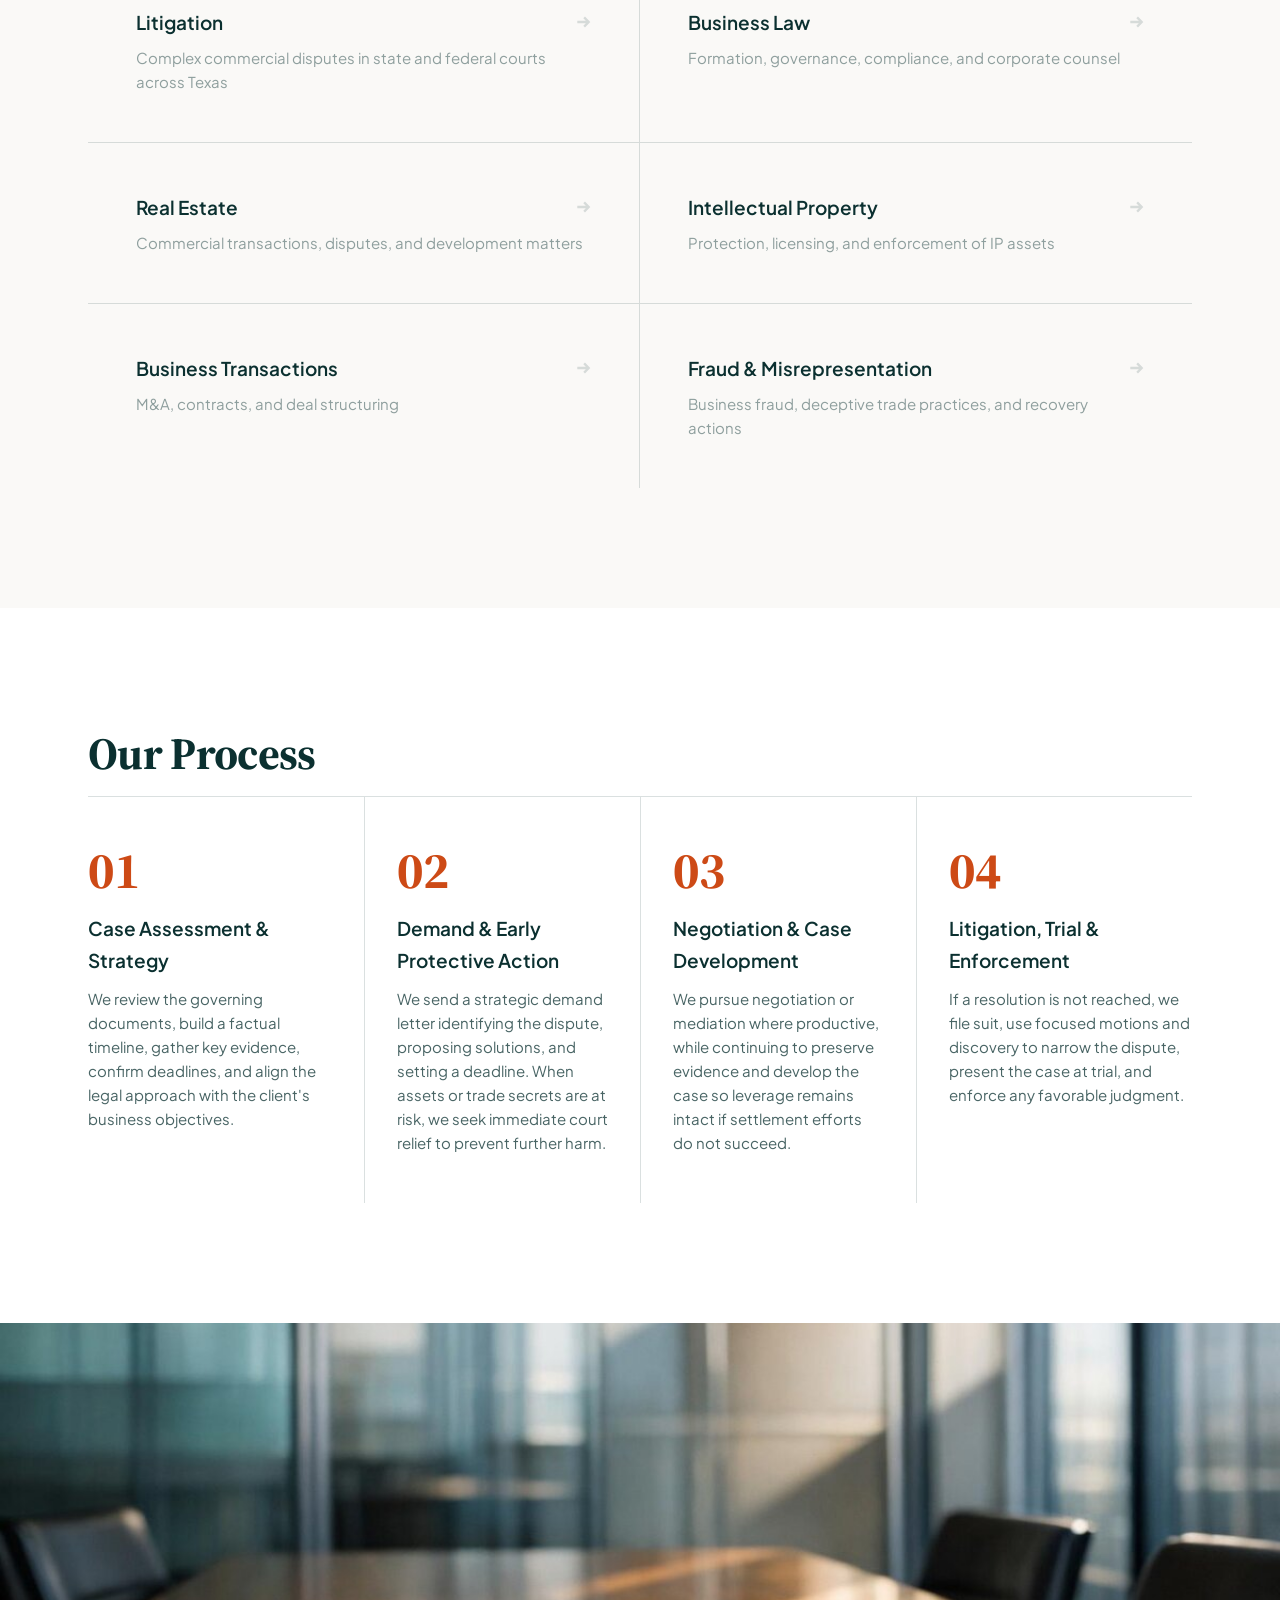
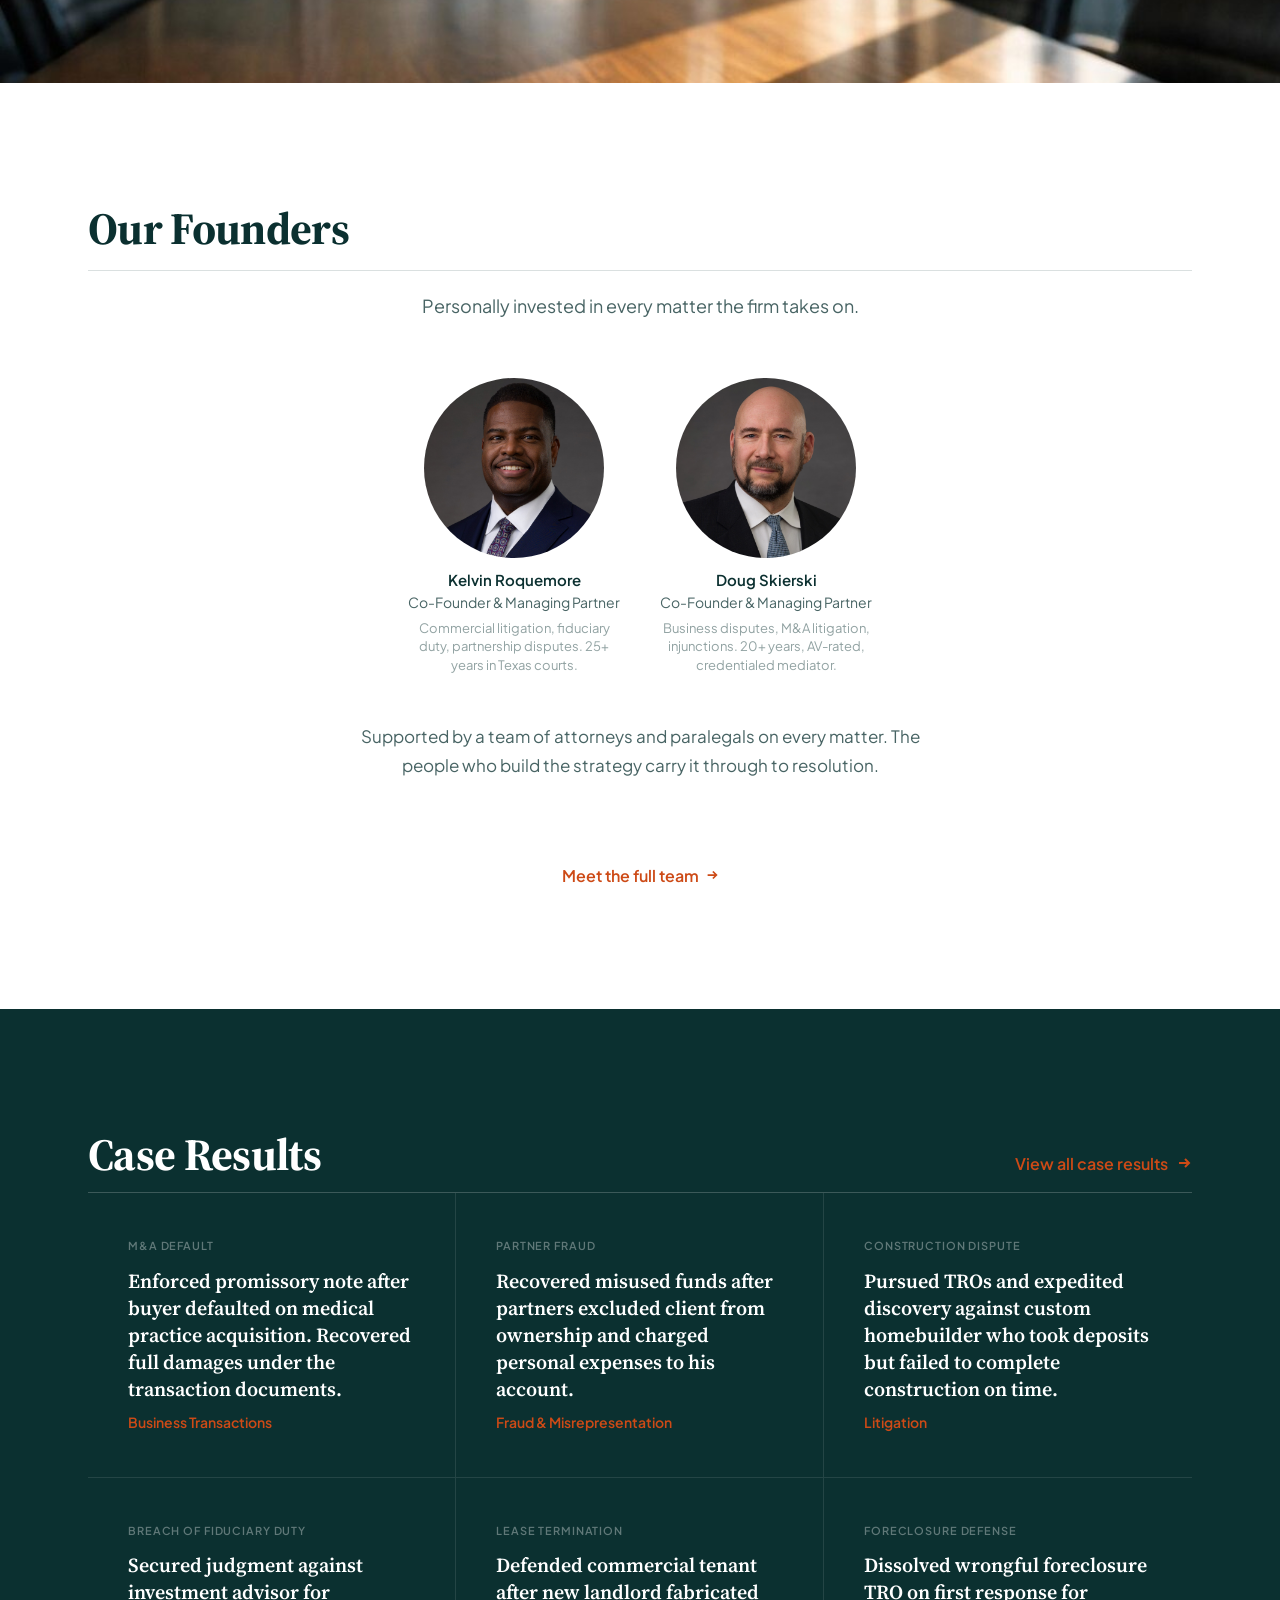
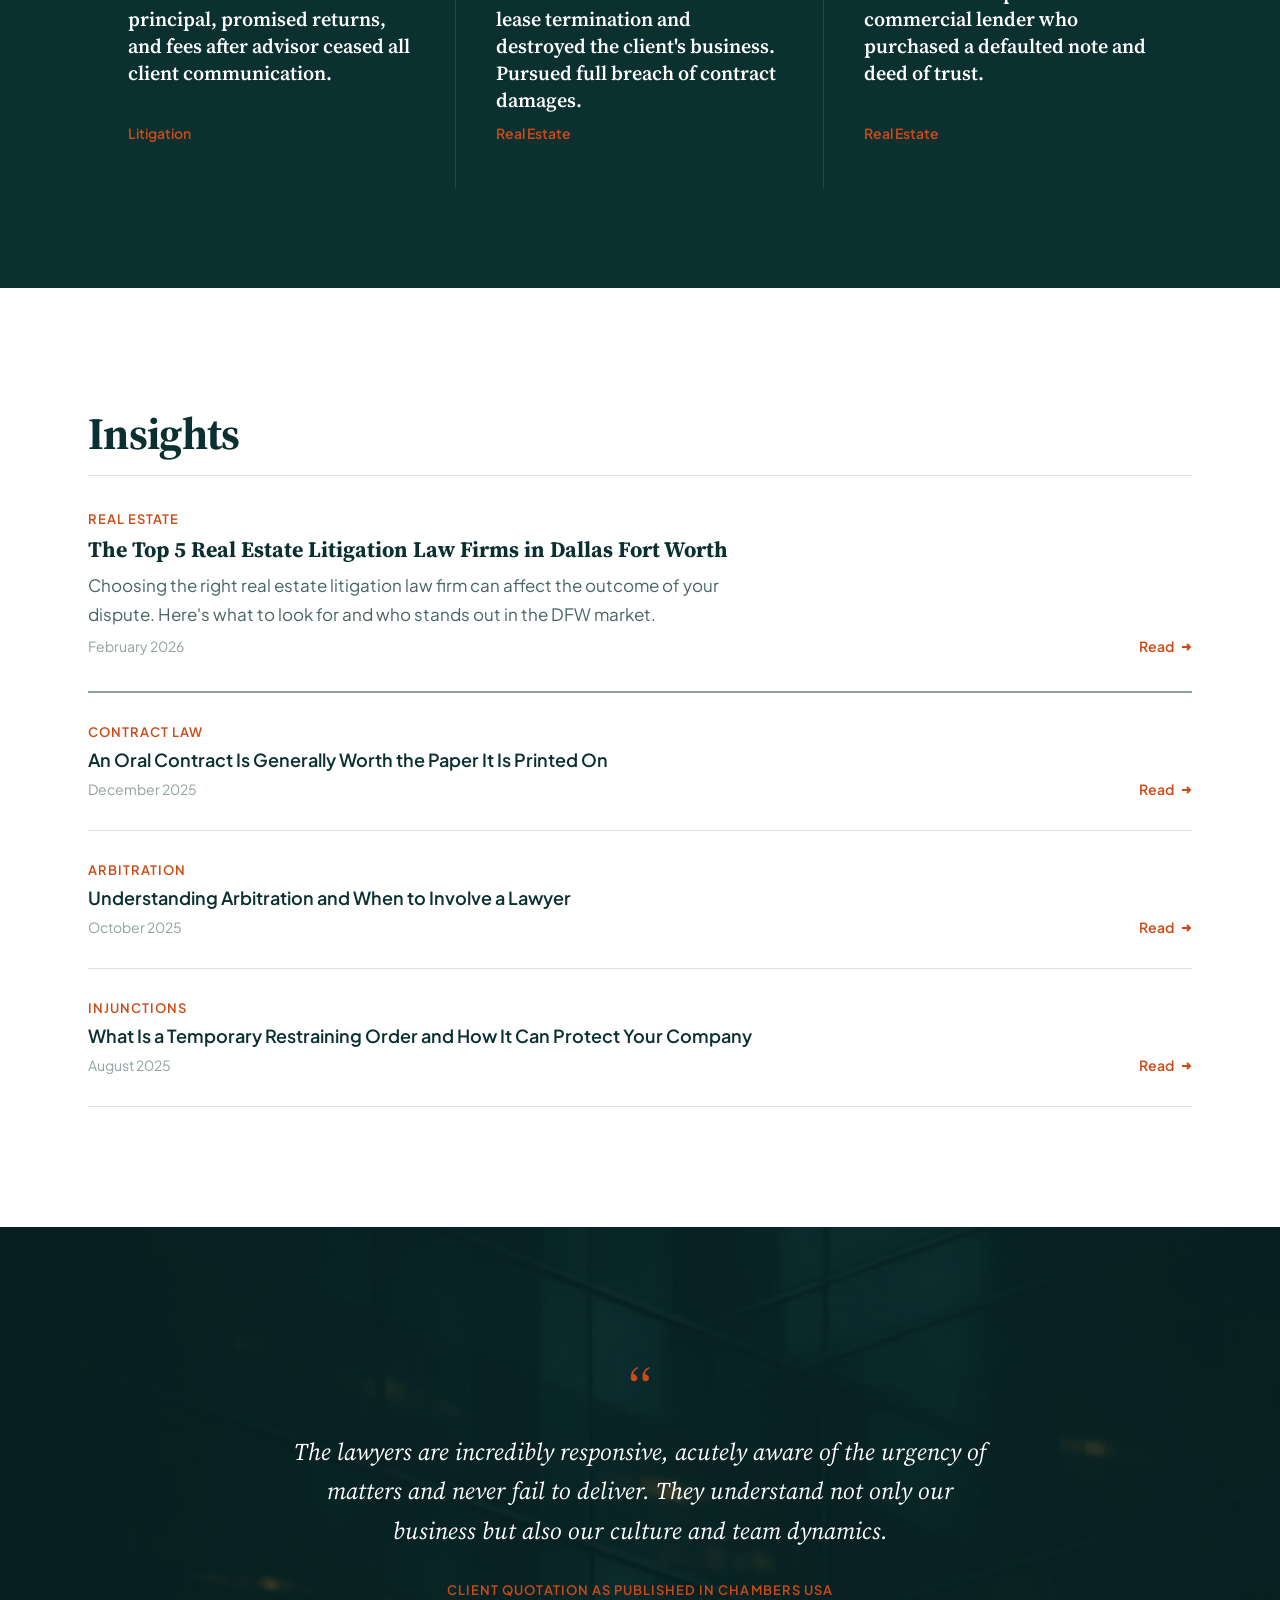
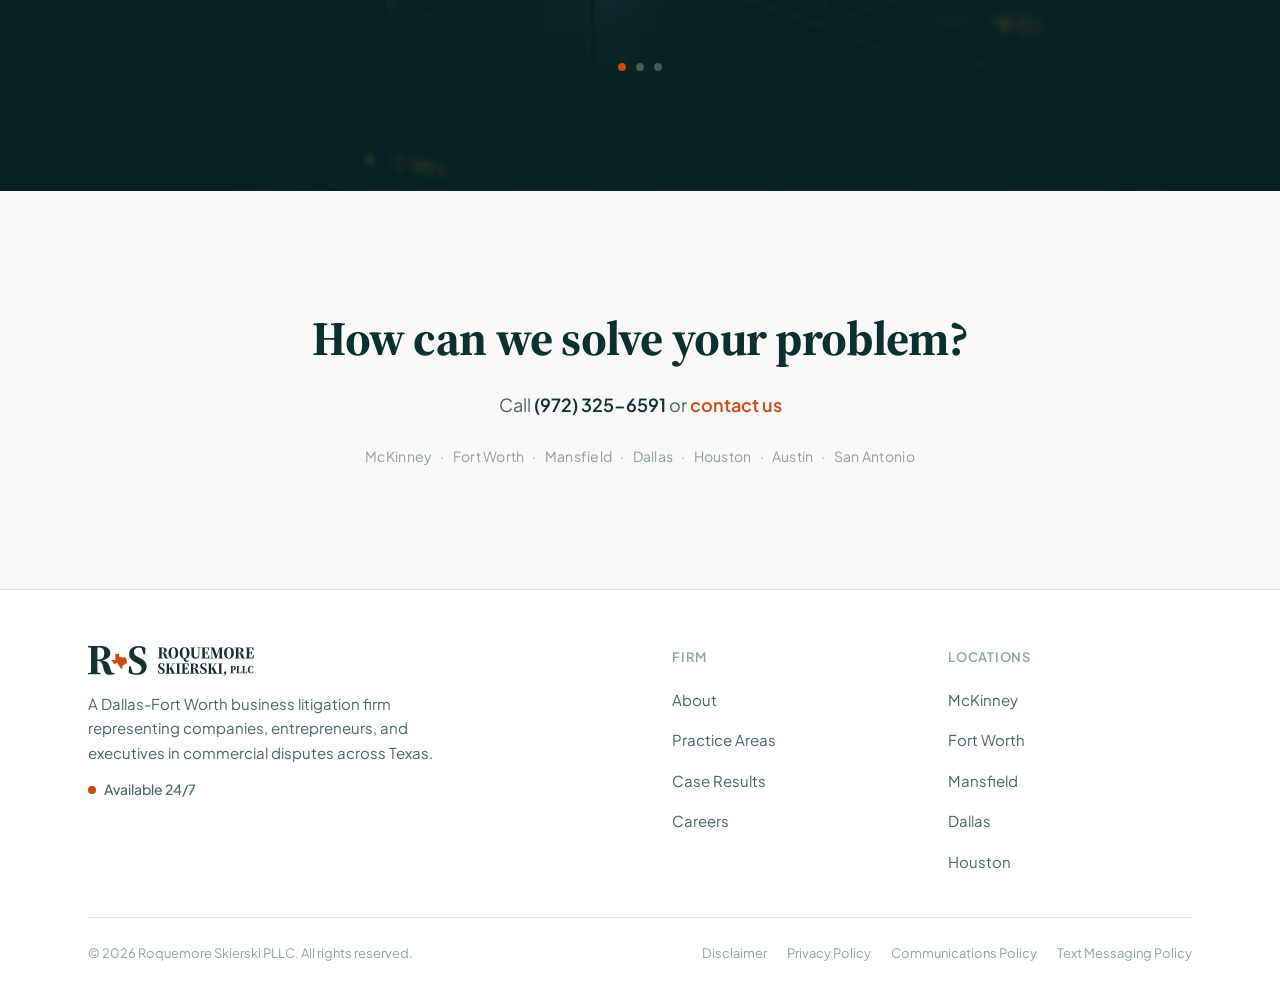
==== commit ad977373: "Refine insights hover, founders split layout, clean up spec Co-Authored-By: Claude Opus 4.6 (1M cont" ====
--- a/homepage-v1/index.html
+++ b/homepage-v1/index.html
@@ -541,7 +541,7 @@
        PROCESS
        =========================================== */
     .process {
-      padding: 60px 0 120px;
+      padding: 120px 0;
     }
     .process h2 {
       font-family: var(--font-heading);
@@ -1051,9 +1051,7 @@
     .insight-row {
       padding: 28px 0;
       border-bottom: 1px solid var(--teal-15);
-      transition: padding-left 350ms cubic-bezier(0.16, 1, 0.3, 1);
-    }
-    .insight-row:hover { padding-left: 8px; }
+    }
     .insight-category {
       font-size: 13px;
       font-weight: 600;
@@ -1067,7 +1065,7 @@
       font-weight: 600;
       color: var(--teal);
       line-height: 1.4;
-      transition: color 350ms cubic-bezier(0.16, 1, 0.3, 1);
+      transition: color 200ms ease;
       display: block;
     }
     .insight-row:hover .insight-title { color: var(--orange); }
@@ -1252,8 +1250,8 @@
       display: flex;
       flex-direction: row;
       align-items: flex-start;
-      gap: 24px;
-      padding: 0 40px;
+      gap: 28px;
+      padding: 0 48px;
       text-align: left;
       cursor: default;
       min-width: 0;
@@ -1262,8 +1260,8 @@
       border-left: 1px solid var(--teal-15);
     }
     .team-split-mode .team-member-photo {
-      width: 200px !important;
-      height: 200px !important;
+      width: 180px !important;
+      height: 180px !important;
       flex-shrink: 0;
       margin-bottom: 0;
     }
@@ -1281,14 +1279,28 @@
       flex-direction: column;
       min-width: 0;
     }
+    .team-split-mode .team-member-name {
+      font-size: 17px;
+      margin-bottom: 2px;
+    }
+    .team-split-mode .team-member-title {
+      margin-top: 0;
+    }
     .team-split-mode .team-member-focus {
       max-width: none;
+      font-size: 10px;
+      font-weight: 600;
+      letter-spacing: 0.06em;
+      text-transform: uppercase;
+      color: var(--teal-30);
+      margin-top: 10px;
+      line-height: 1.5;
     }
     .team-split-mode .team-member-bio {
       font-size: 16px;
-      line-height: 1.7;
+      line-height: 1.6;
       color: var(--teal-60);
-      margin-top: 12px;
+      margin-top: 10px;
     }
     .team-split-mode .team-detail {
       display: none;
@@ -1392,19 +1404,19 @@
     .reveal {
       opacity: 0;
       transform: translateY(16px);
-      transition: opacity 600ms var(--ease-out), transform 600ms var(--ease-out);
+      transition: opacity 800ms var(--ease-out), transform 800ms var(--ease-out);
     }
     .reveal.visible {
       opacity: 1;
       transform: translateY(0);
     }
-    .reveal[data-delay="1"] { transition-delay: 80ms; }
-    .reveal[data-delay="2"] { transition-delay: 160ms; }
-    .reveal[data-delay="3"] { transition-delay: 240ms; }
-    .reveal[data-delay="4"] { transition-delay: 320ms; }
-    .reveal[data-delay="5"] { transition-delay: 400ms; }
-    .reveal[data-delay="6"] { transition-delay: 480ms; }
-    .reveal[data-delay="7"] { transition-delay: 560ms; }
+    .reveal[data-delay="1"] { transition-delay: 120ms; }
+    .reveal[data-delay="2"] { transition-delay: 240ms; }
+    .reveal[data-delay="3"] { transition-delay: 360ms; }
+    .reveal[data-delay="4"] { transition-delay: 480ms; }
+    .reveal[data-delay="5"] { transition-delay: 600ms; }
+    .reveal[data-delay="6"] { transition-delay: 720ms; }
+    .reveal[data-delay="7"] { transition-delay: 840ms; }
 
     /* ===========================================
        RESPONSIVE
@@ -1487,7 +1499,7 @@
       .team-split-mode .team-grid { flex-direction: column; }
       .team-split-mode .team-member { padding: 24px 0; }
       .team-split-mode .team-member + .team-member { border-left: none; border-top: 1px solid var(--teal-15); }
-      .team-split-mode .team-member-photo { width: 120px !important; height: 120px !important; }
+      .team-split-mode .team-member-photo { width: 100px !important; height: 100px !important; }
     }
   </style>
 </head>
@@ -1976,6 +1988,11 @@
         "Doug co-founded the firm and is an AV-rated attorney with more than 20 years of experience in commercial litigation, bankruptcy, and creditors\u2019 rights. He is also a Credentialed Distinguished Mediator and arbitrator. His practice focuses on breach of contract, partnership and shareholder disputes, and complex commercial restructuring for small and mid-sized enterprises."
       ];
 
+      var teamBiosShort = [
+        "Kelvin co-founded the firm and leads its commercial litigation practice. A veteran Dallas attorney with over 25 years of courtroom experience, he represents businesses and executives in high-stakes disputes.",
+        "Doug co-founded the firm and is an AV-rated attorney with more than 20 years of experience in commercial litigation, bankruptcy, and creditors\u2019 rights. He is also a Credentialed Distinguished Mediator and arbitrator."
+      ];
+
       var defaultTeamText = "Supported by a team of attorneys and paralegals on every matter. The people who build the strategy carry it through to resolution.";
 
       // ==========================================
@@ -2370,7 +2387,7 @@
               // Add bio
               var bio = document.createElement('p');
               bio.className = 'team-member-bio';
-              bio.textContent = teamBios[i];
+              bio.textContent = teamBiosShort[i];
               info.appendChild(bio);
               member.appendChild(info);
             }
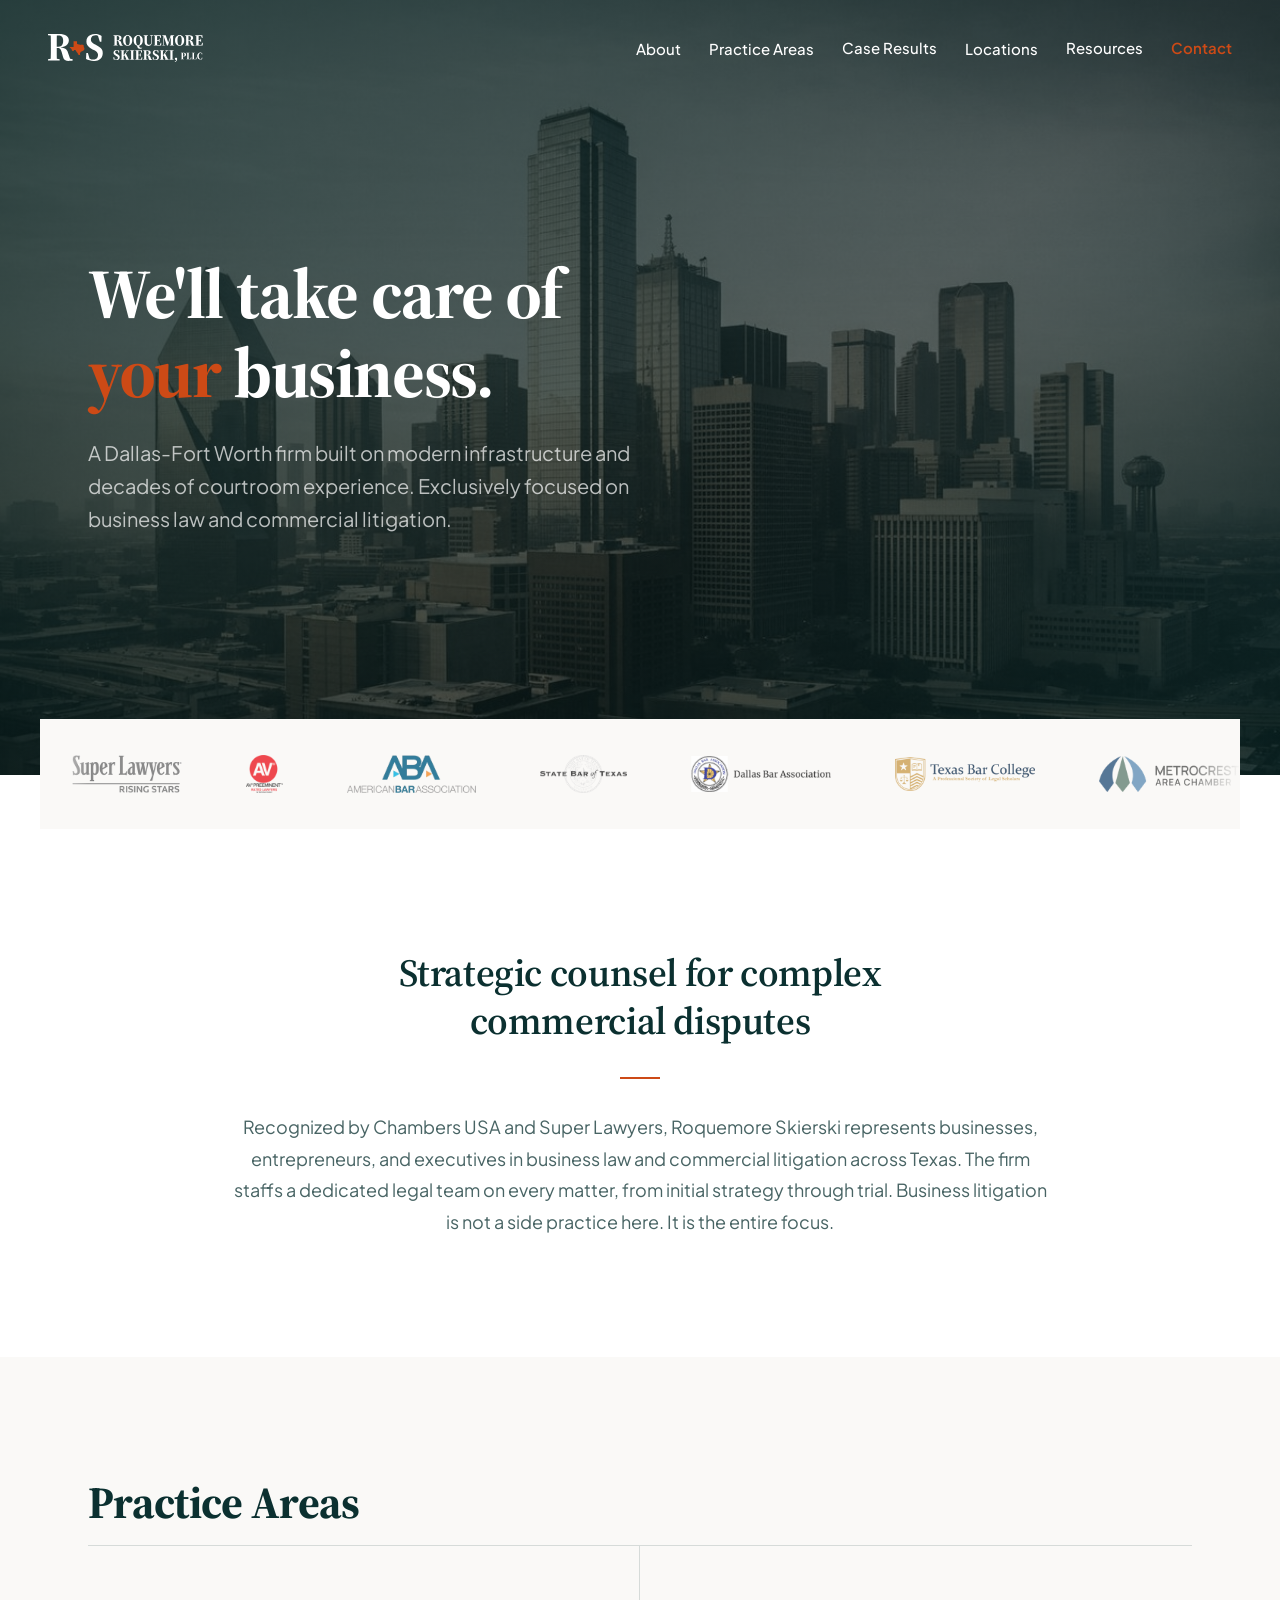
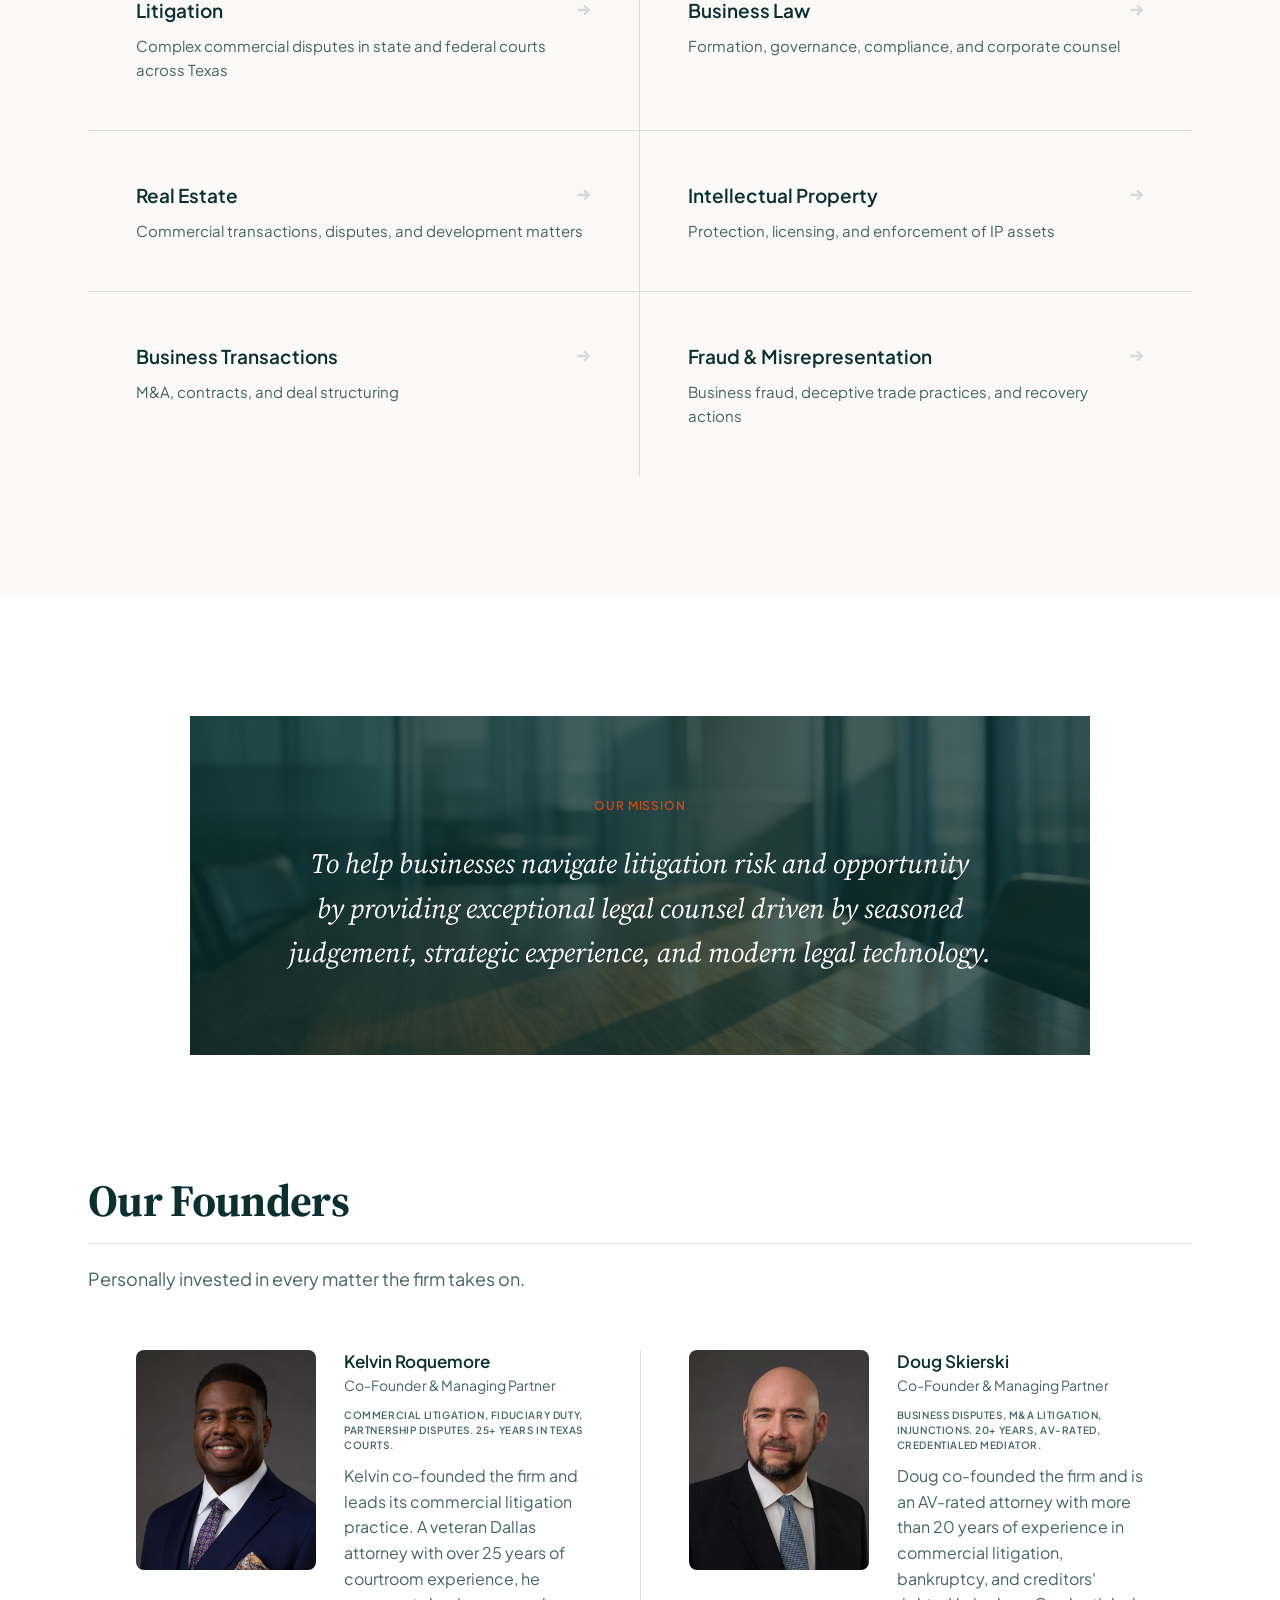
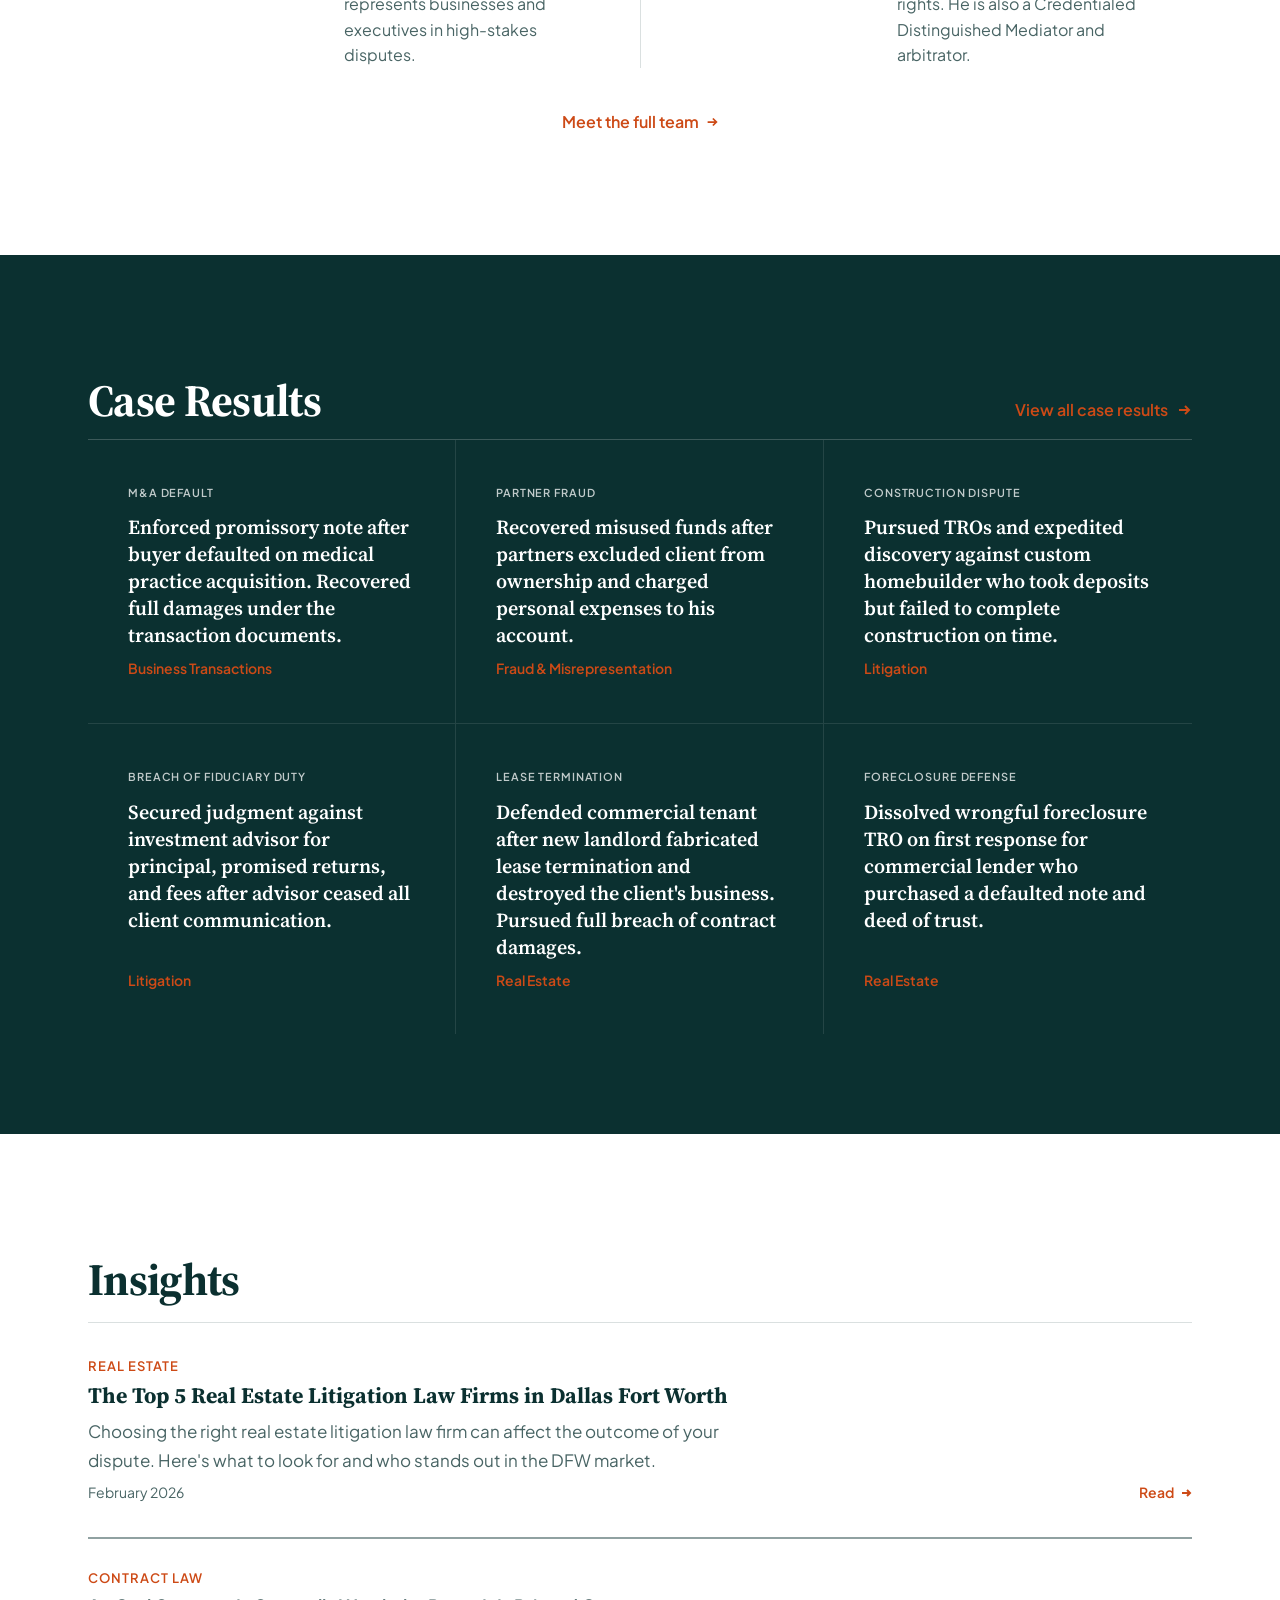
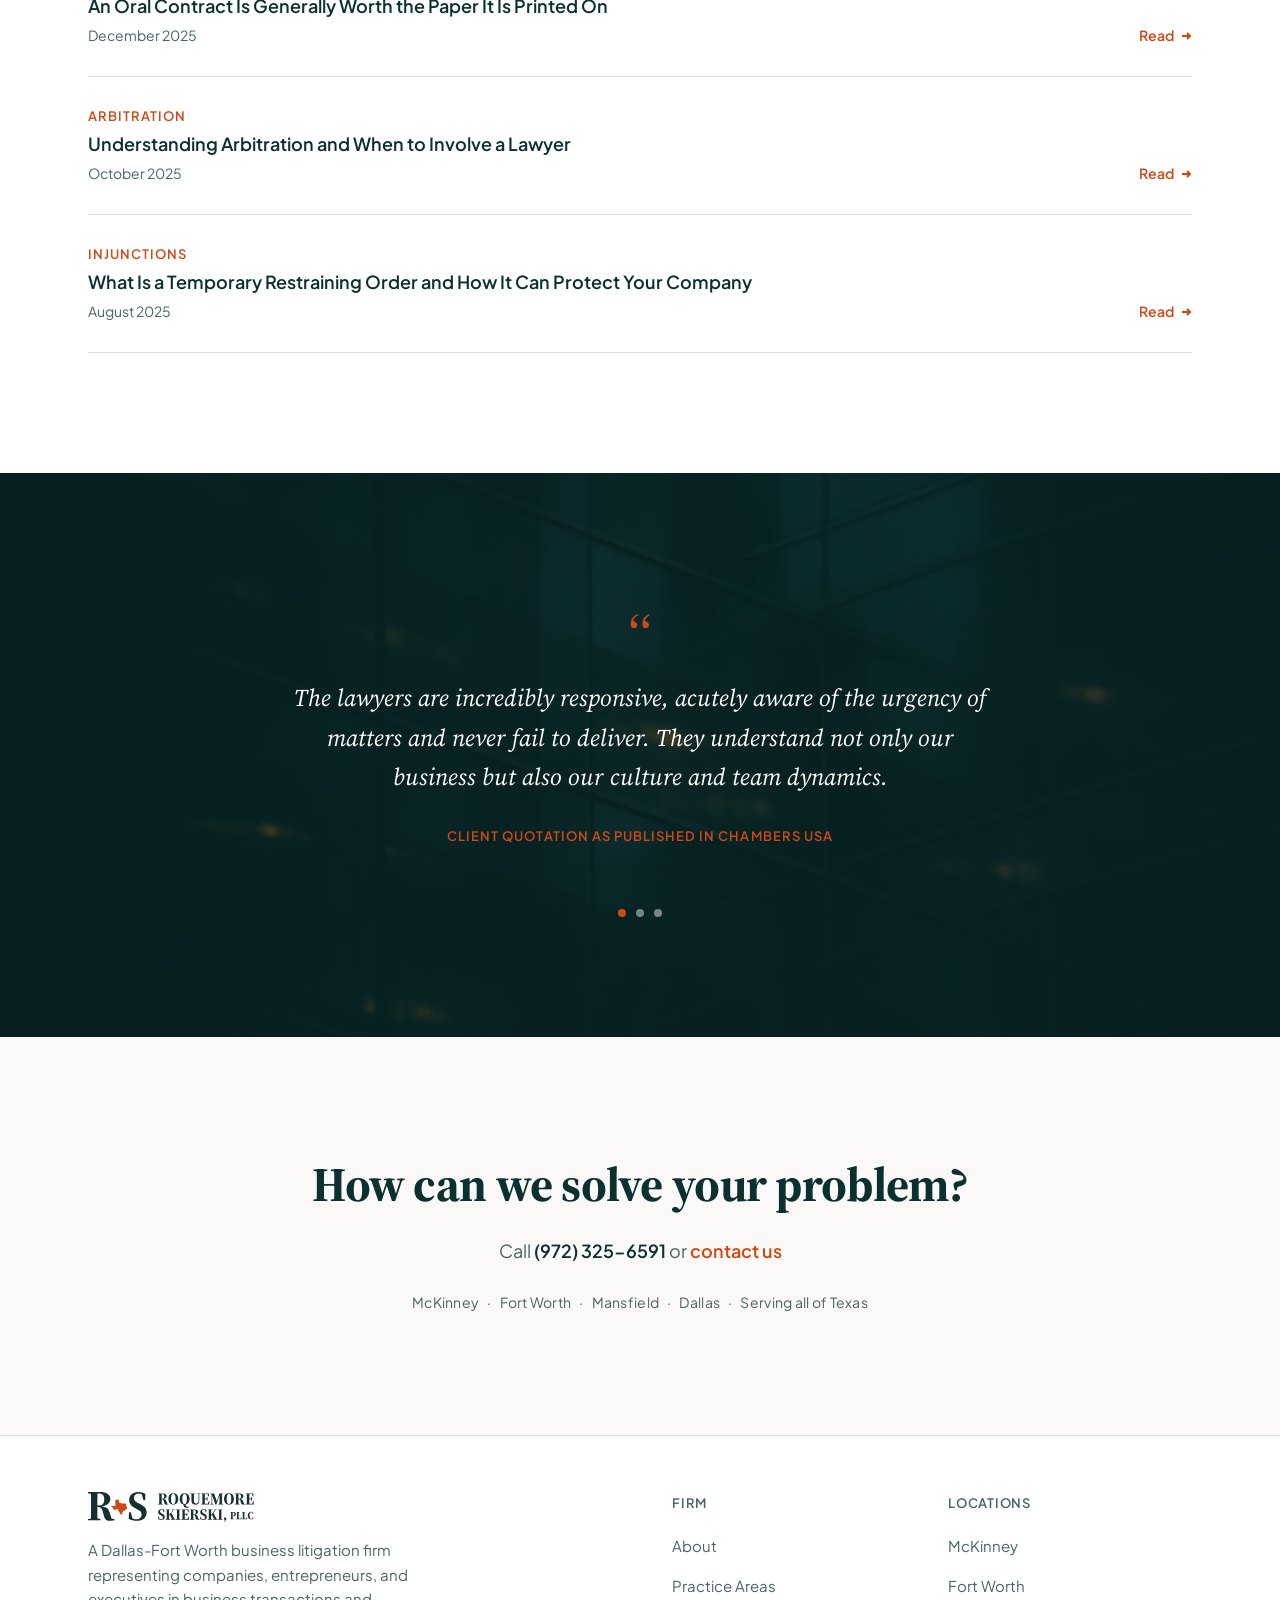
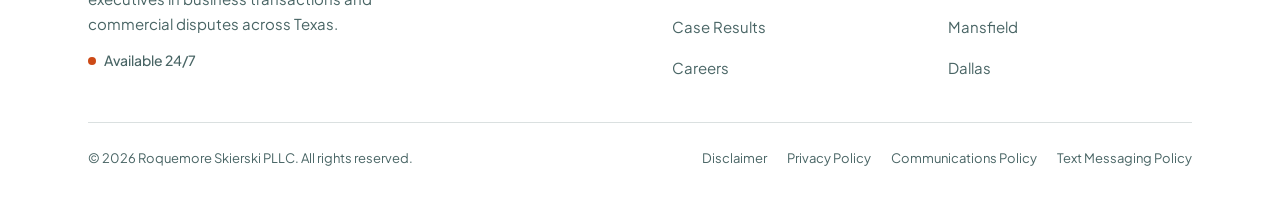
==== commit cff63b13: "Round 5: mission statement, founders split, trust logos, accessibility, copy updates - Replace proce" ====
--- a/homepage-v1/index.html
+++ b/homepage-v1/index.html
@@ -53,6 +53,39 @@
     a { text-decoration: none; color: inherit; }
     button { font-family: inherit; cursor: pointer; }
 
+    /* Skip link */
+    .skip-link {
+      position: absolute;
+      top: -100%;
+      left: 16px;
+      z-index: 100000;
+      padding: 8px 16px;
+      background: var(--teal);
+      color: var(--white);
+      font-size: 14px;
+      font-weight: 600;
+      border-radius: 4px;
+    }
+    .skip-link:focus {
+      top: 16px;
+    }
+
+    /* Focus indicators */
+    :focus-visible {
+      outline: 2px solid var(--orange);
+      outline-offset: 3px;
+    }
+
+    /* Reduced motion */
+    @media (prefers-reduced-motion: reduce) {
+      *, *::before, *::after {
+        animation-duration: 0.01ms !important;
+        animation-iteration-count: 1 !important;
+        transition-duration: 0.01ms !important;
+      }
+      html { scroll-behavior: auto; }
+    }
+
     /* ===========================================
        LAYOUT
        =========================================== */
@@ -126,7 +159,7 @@
       top: 100%;
       left: 0;
       right: 0;
-      background: linear-gradient(to bottom, #092828, #0d3535);
+      background: linear-gradient(to bottom, #0e3838, #134242);
       overflow: hidden;
       max-height: 0;
       opacity: 0;
@@ -176,7 +209,7 @@
     .mega-panel-text {
       font-size: 15px;
       line-height: 1.65;
-      color: rgba(255,255,255,0.55);
+      color: rgba(255,255,255,0.75);
       max-width: 480px;
     }
     .mega-panel-links {
@@ -349,13 +382,13 @@
       width: 100%;
       height: 100%;
       object-fit: cover;
-      filter: saturate(0.4) brightness(0.35);
+      filter: saturate(0.4) brightness(0.5);
     }
     .hero-bg::after {
       content: '';
       position: absolute;
       inset: 0;
-      background: linear-gradient(135deg, rgba(11, 48, 48, 0.75) 0%, rgba(11, 48, 48, 0.45) 60%, rgba(11, 48, 48, 0.65) 100%);
+      background: linear-gradient(135deg, rgba(11, 48, 48, 0.65) 0%, rgba(11, 48, 48, 0.3) 60%, rgba(11, 48, 48, 0.55) 100%);
     }
     .hero-inner {
       max-width: var(--content-width);
@@ -478,7 +511,7 @@
     .awards-track {
       display: flex;
       width: max-content;
-      animation: marquee 30s linear infinite;
+      animation: marquee 45s linear infinite;
     }
     .awards-track:hover {
       animation-play-state: paused;
@@ -490,14 +523,17 @@
     .awards-list {
       display: flex;
       align-items: center;
-      gap: 48px;
+      gap: 64px;
       list-style: none;
       flex-shrink: 0;
-      padding: 0 24px;
+      padding: 0 32px;
     }
     .award-logo {
-      height: 50px;
+      max-height: 38px;
+      max-width: 140px;
       width: auto;
+      height: auto;
+      object-fit: contain;
       opacity: 0.8;
       transition: opacity 200ms ease;
     }
@@ -540,60 +576,52 @@
     /* ===========================================
        PROCESS
        =========================================== */
-    .process {
-      padding: 120px 0;
-    }
-    .process h2 {
-      font-family: var(--font-heading);
-      font-size: clamp(30px, 3.5vw, 46px);
-      font-weight: 700;
-      line-height: 1.15;
-      letter-spacing: -0.015em;
-      color: var(--teal);
-      margin-bottom: 16px;
-    }
-    .process-rule {
-      border: none;
-      height: 1px;
-      background: var(--teal-15);
-      margin-bottom: 0;
-    }
-    .process-grid {
-      display: grid;
-      grid-template-columns: repeat(4, 1fr);
-      gap: 0;
-    }
-    .process-cell {
-      padding: 48px 32px;
-    }
-    .process-cell + .process-cell {
-      border-left: 1px solid var(--teal-15);
-    }
-    .process-cell:first-child {
-      padding-left: 0;
-    }
-    .process-cell:last-child {
-      padding-right: 0;
-    }
-    .process-step {
-      display: block;
-      font-family: var(--font-heading);
-      font-size: clamp(36px, 4vw, 52px);
-      font-weight: 700;
-      line-height: 1;
+    .mission {
+      padding: 120px 0 0;
+    }
+    .mission-block {
+      position: relative;
+      max-width: 900px;
+      margin: 0 auto;
+      padding: 80px 72px;
+      overflow: hidden;
+      text-align: center;
+    }
+    .mission-bg {
+      position: absolute;
+      inset: 0;
+      z-index: 0;
+    }
+    .mission-bg img {
+      width: 100%;
+      height: 100%;
+      object-fit: cover;
+    }
+    .mission-bg::after {
+      content: '';
+      position: absolute;
+      inset: 0;
+      background: rgba(11, 48, 48, 0.75);
+    }
+    .mission-content {
+      position: relative;
+      z-index: 1;
+    }
+    .mission-label {
+      font-size: 12px;
+      font-weight: 600;
+      letter-spacing: 0.08em;
+      text-transform: uppercase;
       color: var(--orange);
-      margin-bottom: 16px;
-    }
-    .process-title {
-      font-size: 19px;
-      font-weight: 600;
-      color: var(--teal);
-      margin-bottom: 10px;
-    }
-    .process-desc {
-      font-size: 15px;
+      margin-bottom: 24px;
+    }
+    .mission-text {
+      font-family: var(--font-serif);
+      font-size: clamp(20px, 2.4vw, 28px);
+      font-style: italic;
       line-height: 1.6;
-      color: var(--teal-60);
+      color: var(--white);
+      text-wrap: balance;
     }
 
     /* ===========================================
@@ -659,24 +687,8 @@
     .practice-cell-desc {
       font-size: 15px;
       line-height: 1.6;
-      color: var(--teal-30);
+      color: var(--teal-60);
       margin-top: 8px;
-    }
-
-    /* ===========================================
-       IMAGE BREAK
-       =========================================== */
-    .image-break {
-      width: 100%;
-      height: 360px;
-      overflow: hidden;
-      position: relative;
-    }
-    .image-break img {
-      width: 100%;
-      height: 100%;
-      object-fit: cover;
-      object-position: center 40%;
     }
 
     /* ===========================================
@@ -703,95 +715,72 @@
     .team-intro {
       font-size: 18px;
       color: var(--teal-60);
-      text-align: center;
+      text-align: left;
       margin-bottom: 56px;
     }
     .team-grid {
       display: flex;
+      gap: 0;
+      max-width: 100%;
+    }
+    .team-member {
+      flex: 1;
+      display: flex;
+      flex-direction: row;
       align-items: flex-start;
-      gap: 32px;
-      justify-content: center;
-    }
-    .team-member {
-      display: flex;
-      flex-direction: column;
-      align-items: center;
-      text-align: center;
-      cursor: pointer;
-      transition: opacity 200ms ease;
-      flex-shrink: 0;
-    }
-    .team-grid.has-active .team-member:not(.active) {
-      opacity: 0.55;
+      gap: 28px;
+      padding: 0 48px;
+      text-align: left;
+      min-width: 0;
+    }
+    .team-member + .team-member {
+      border-left: 1px solid var(--teal-15);
     }
     .team-member-photo {
       width: 180px;
-      height: 180px;
-      border-radius: 50%;
+      height: 220px;
+      border-radius: 8px;
       overflow: hidden;
-      margin-bottom: 12px;
-      transition: transform 200ms ease, box-shadow 200ms ease;
-    }
-    .team-member.active .team-member-photo {
-      box-shadow: 0 0 0 3px var(--orange);
+      flex-shrink: 0;
     }
     .team-member-photo img {
       width: 100%;
       height: 100%;
       object-fit: cover;
       object-position: center 20%;
-      transition: transform 0.5s var(--ease-out);
-    }
-    .team-member:hover .team-member-photo img {
-      transform: scale(1.15);
+    }
+    .team-member-info {
+      display: flex;
+      flex-direction: column;
+      min-width: 0;
     }
     .team-member-name {
-      font-size: 15px;
+      font-size: 17px;
       font-weight: 600;
       color: var(--teal);
       line-height: 1.3;
+      margin-bottom: 2px;
     }
     .team-member-title {
       font-size: 14px;
       font-weight: 400;
       color: var(--teal-60);
-      margin-top: 2px;
     }
     .team-member-focus {
-      font-size: 13px;
-      font-weight: 400;
-      color: var(--teal-30);
-      margin-top: 4px;
-      max-width: 220px;
-      line-height: 1.4;
-    }
-    .team-detail {
-      margin-top: 48px;
-      min-height: 100px;
-      text-align: center;
-    }
-    .team-detail-content {
-      max-width: 600px;
-      margin: 0 auto;
-      transition: opacity 200ms ease;
-    }
-    .team-detail-content p {
-      font-size: 17px;
-      line-height: 1.7;
+      font-size: 10px;
+      font-weight: 600;
+      letter-spacing: 0.06em;
+      text-transform: uppercase;
       color: var(--teal-60);
-    }
-    .team-profile-link {
-      display: inline-flex;
-      align-items: center;
-      gap: 6px;
-      font-size: 15px;
-      font-weight: 600;
-      color: var(--orange);
-      margin-top: 12px;
-      transition: gap 200ms ease;
-    }
-    .team-profile-link:hover { gap: 10px; }
-    .team-profile-link svg { width: 14px; height: 14px; }
+      margin-top: 10px;
+      line-height: 1.5;
+    }
+    .team-member-bio {
+      font-size: 16px;
+      line-height: 1.6;
+      color: var(--teal-60);
+      margin-top: 10px;
+    }
     .team-cta {
       display: flex;
       justify-content: center;
@@ -863,7 +852,7 @@
       font-weight: 600;
       letter-spacing: 0.08em;
       text-transform: uppercase;
-      color: rgba(255,255,255,0.35);
+      color: rgba(255,255,255,0.75);
       margin-bottom: 12px;
     }
     .result-outcome {
@@ -877,7 +866,7 @@
     .result-category {
       font-size: 14px;
       font-weight: 400;
-      color: rgba(255,255,255,0.5);
+      color: rgba(255,255,255,0.7);
       line-height: 1.4;
       margin-top: auto;
     }
@@ -912,7 +901,7 @@
       flex-wrap: wrap;
     }
     .results-cta span {
-      color: rgba(255,255,255,0.4);
+      color: rgba(255,255,255,0.7);
     }
     .results-cta a {
       color: var(--white);
@@ -1011,7 +1000,7 @@
       width: 8px;
       height: 8px;
       border-radius: 50%;
-      background: rgba(255,255,255,0.25);
+      background: rgba(255,255,255,0.45);
       border: none;
       padding: 0;
       cursor: pointer;
@@ -1021,7 +1010,7 @@
       background: var(--orange);
     }
     .testimonial-dot:hover:not(.active) {
-      background: rgba(255,255,255,0.45);
+      background: rgba(255,255,255,0.65);
     }
 
     /* ===========================================
@@ -1099,7 +1088,7 @@
     }
     .insight-date {
       font-size: 14px;
-      color: var(--teal-30);
+      color: var(--teal-60);
     }
     .insight-link {
       display: inline-flex;
@@ -1148,7 +1137,7 @@
     .footer-cta-locations {
       margin-top: 24px;
       font-size: 14px;
-      color: var(--teal-30);
+      color: var(--teal-60);
       letter-spacing: 0.02em;
     }
     .footer-cta-locations span { margin: 0 8px; }
@@ -1193,12 +1182,12 @@
       grid-template-columns: 1fr 1fr;
       gap: 32px;
     }
-    .footer-nav h4 {
+    .footer-nav h3 {
       font-size: 13px;
       font-weight: 600;
       letter-spacing: 0.06em;
       text-transform: uppercase;
-      color: var(--teal-30);
+      color: var(--teal-60);
       margin-bottom: 16px;
     }
     .footer-nav ul {
@@ -1224,7 +1213,7 @@
     }
     .footer-copyright {
       font-size: 13px;
-      color: var(--teal-30);
+      color: var(--teal-60);
     }
     .footer-legal {
       display: flex;
@@ -1232,171 +1221,12 @@
     }
     .footer-legal a {
       font-size: 13px;
-      color: var(--teal-30);
+      color: var(--teal-60);
       transition: color 200ms ease;
     }
     .footer-legal a:hover { color: var(--teal-60); }
 
-    /* ===========================================
-       TEAM SPLIT MODE
-       =========================================== */
-    .team-split-mode .team-grid {
-      display: flex;
-      gap: 0;
-      max-width: 100%;
-    }
-    .team-split-mode .team-member {
-      flex: 1;
-      display: flex;
-      flex-direction: row;
-      align-items: flex-start;
-      gap: 28px;
-      padding: 0 48px;
-      text-align: left;
-      cursor: default;
-      min-width: 0;
-    }
-    .team-split-mode .team-member + .team-member {
-      border-left: 1px solid var(--teal-15);
-    }
-    .team-split-mode .team-member-photo {
-      width: 180px !important;
-      height: 180px !important;
-      flex-shrink: 0;
-      margin-bottom: 0;
-    }
-    .team-split-mode .team-member:hover .team-member-photo img {
-      transform: none;
-    }
-    .team-split-mode .team-grid.has-active .team-member:not(.active) {
-      opacity: 1;
-    }
-    .team-split-mode .team-member.active .team-member-photo {
-      box-shadow: none;
-    }
-    .team-split-mode .team-member-info {
-      display: flex;
-      flex-direction: column;
-      min-width: 0;
-    }
-    .team-split-mode .team-member-name {
-      font-size: 17px;
-      margin-bottom: 2px;
-    }
-    .team-split-mode .team-member-title {
-      margin-top: 0;
-    }
-    .team-split-mode .team-member-focus {
-      max-width: none;
-      font-size: 10px;
-      font-weight: 600;
-      letter-spacing: 0.06em;
-      text-transform: uppercase;
-      color: var(--teal-30);
-      margin-top: 10px;
-      line-height: 1.5;
-    }
-    .team-split-mode .team-member-bio {
-      font-size: 16px;
-      line-height: 1.6;
-      color: var(--teal-60);
-      margin-top: 10px;
-    }
-    .team-split-mode .team-detail {
-      display: none;
-    }
-    .team-split-mode .team-intro {
-      text-align: left;
-    }
-
-    /* Customize panel */
-    .customize-panel {
-      position: fixed;
-      bottom: 24px;
-      right: 24px;
-      z-index: 10000;
-    }
-    .customize-toggle {
-      font-size: 11px;
-      font-weight: 600;
-      letter-spacing: 0.04em;
-      color: var(--teal-60);
-      background: var(--white);
-      border: 1px solid var(--teal-15);
-      border-radius: 6px;
-      padding: 8px 14px;
-      cursor: pointer;
-      box-shadow: 0 2px 12px rgba(0,0,0,0.08);
-      transition: all 150ms ease;
-      display: flex;
-      align-items: center;
-      gap: 6px;
-    }
-    .customize-toggle:hover {
-      border-color: var(--teal-30);
-      color: var(--teal);
-    }
-    .customize-toggle .custom-indicator {
-      display: none;
-      width: 6px;
-      height: 6px;
-      border-radius: 50%;
-      background: var(--orange);
-    }
-    .customize-panel.is-custom .customize-toggle .custom-indicator {
-      display: block;
-    }
-    .customize-drawer {
-      display: none;
-      position: absolute;
-      bottom: calc(100% + 8px);
-      right: 0;
-      background: var(--white);
-      border: 1px solid var(--teal-15);
-      border-radius: 8px;
-      padding: 16px;
-      box-shadow: 0 4px 24px rgba(0,0,0,0.1);
-      min-width: 180px;
-    }
-    .customize-panel.open .customize-drawer {
-      display: block;
-    }
-    .customize-section-label {
-      font-size: 10px;
-      font-weight: 600;
-      letter-spacing: 0.06em;
-      text-transform: uppercase;
-      color: var(--teal-30);
-      margin-bottom: 8px;
-    }
-    .customize-options {
-      display: flex;
-      gap: 2px;
-      background: rgba(11,48,48,0.06);
-      border-radius: 5px;
-      padding: 2px;
-    }
-    .customize-options button {
-      font-size: 11px;
-      font-weight: 500;
-      color: var(--teal-60);
-      background: none;
-      border: none;
-      border-radius: 4px;
-      padding: 5px 10px;
-      cursor: pointer;
-      transition: all 150ms ease;
-      flex: 1;
-      text-align: center;
-    }
-    .customize-options button:hover {
-      color: var(--teal);
-    }
-    .customize-options button.active {
-      background: var(--white);
-      color: var(--teal);
-      box-shadow: 0 1px 3px rgba(0,0,0,0.08);
-    }
+
 
     /* ===========================================
        SCROLL REVEAL
@@ -1440,35 +1270,30 @@
       .hero h1 { font-size: clamp(28px, 8vw, 40px); }
       .awards { margin-top: -40px; }
       .awards-inner { padding: 28px 0; }
-      .awards-list { gap: 32px; }
-      .award-logo { height: 40px; }
-      .awards-track { animation-duration: 20s; }
+      .awards-list { gap: 40px; }
+      .award-logo { max-height: 30px; max-width: 110px; }
+      .awards-track { animation-duration: 35s; }
 
       .positioning { padding: 72px 24px; }
       .desktop-br { display: none; }
 
       .practice-areas { padding: 72px 0; }
       .practice-areas .container { padding: 0 24px; }
-      .process { padding: 72px 0; }
-      .process .container { padding: 0 24px; }
-      .process-grid { grid-template-columns: 1fr; }
-      .process-cell + .process-cell { border-left: none; border-top: 1px solid var(--teal-15); }
-      .process-cell { padding: 32px 0; }
-      .process-cell:first-child { padding-left: 0; }
-      .process-cell:last-child { padding-right: 0; }
+      .mission { padding: 48px 0; }
+      .mission-block { padding: 56px 32px; margin: 0 24px; }
       .practice-grid { grid-template-columns: 1fr; }
       .practice-cell:nth-child(odd) { border-right: none; }
       .practice-cell:nth-child(-n+4) { border-bottom: 1px solid var(--teal-15); }
       .practice-cell:nth-child(5) { border-bottom: 1px solid var(--teal-15); }
       .practice-cell { padding: 28px 0; }
 
-      .image-break { height: 220px; }
 
       .team { padding: 72px 0; }
       .team .container { padding: 0 24px; }
-      .team-grid { flex-wrap: wrap; gap: 20px; }
-      .team-member { flex-shrink: 1; }
-      .team-member-photo { width: 110px !important; height: 110px !important; }
+      .team-grid { flex-direction: column; }
+      .team-member { padding: 24px 0; }
+      .team-member + .team-member { border-left: none; border-top: 1px solid var(--teal-15); }
+      .team-member-photo { width: 100px !important; height: 125px !important; }
 
       .case-results { padding: 72px 0; }
       .case-results .container { padding: 0 24px; }
@@ -1495,15 +1320,12 @@
       .footer-top { grid-template-columns: 1fr; gap: 40px; }
       .footer-bottom { flex-direction: column; align-items: flex-start; }
       .footer-legal { flex-wrap: wrap; gap: 12px; }
-
-      .team-split-mode .team-grid { flex-direction: column; }
-      .team-split-mode .team-member { padding: 24px 0; }
-      .team-split-mode .team-member + .team-member { border-left: none; border-top: 1px solid var(--teal-15); }
-      .team-split-mode .team-member-photo { width: 100px !important; height: 100px !important; }
     }
   </style>
 </head>
 <body>
+
+  <a href="#main" class="skip-link">Skip to main content</a>
 
   <!-- Navigation -->
   <nav class="nav" id="nav">
@@ -1519,7 +1341,7 @@
             <div class="mega-panel-inner">
               <div class="mega-panel-left">
                 <div class="mega-panel-heading">About the Firm</div>
-                <p class="mega-panel-text">Roquemore Skierski represents businesses, entrepreneurs, and executives in high-stakes commercial litigation across Texas. A dedicated legal team on every matter, from initial strategy through trial.</p>
+                <p class="mega-panel-text">Roquemore Skierski represents businesses, entrepreneurs, and executives in business law and commercial litigation across Texas. A dedicated legal team on every matter, from initial strategy through trial.</p>
               </div>
               <div class="mega-panel-right">
                 <ul class="mega-panel-links">
@@ -1557,7 +1379,7 @@
             <div class="mega-panel-inner">
               <div class="mega-panel-left">
                 <div class="mega-panel-heading">Service Areas</div>
-                <p class="mega-panel-text">Primary offices in McKinney, Fort Worth, Mansfield, and Dallas, with attorneys in Houston, Austin, and San Antonio. Experienced legal counsel across the state of Texas.</p>
+                <p class="mega-panel-text">Primary offices in McKinney, Fort Worth, Mansfield, and Dallas. Experienced legal counsel serving all of Texas.</p>
               </div>
             </div>
           </div>
@@ -1602,15 +1424,17 @@
     <a href="#contact" class="mobile-nav-contact">Contact</a>
   </div>
 
+  <main id="main">
+
   <!-- Hero -->
   <section class="hero" id="hero">
     <div class="hero-bg">
-      <img src="images/hero-city.jpg" alt="">
+      <img src="images/hero-city.jpg" alt="Dallas cityscape at dusk">
     </div>
     <div class="hero-inner">
       <div class="hero-text" id="hero-text">
         <h1>We'll take care of<br><span class="hero-your" id="hero-your">your </span><span class="hero-slide" id="hero-slide"><span class="hero-cycling" id="hero-cycling">business.</span></span></h1>
-        <p class="hero-sub">A Dallas-Fort Worth firm built on modern infrastructure and decades of courtroom experience. Exclusively focused on business and commercial matters.</p>
+        <p class="hero-sub">A Dallas-Fort Worth firm built on modern infrastructure and decades of courtroom experience. Exclusively focused on business law and commercial litigation.</p>
       </div>
     </div>
   </section>
@@ -1654,7 +1478,7 @@
     <div class="positioning-inner">
       <h2 class="reveal">Strategic counsel for complex<br class="desktop-br"> commercial disputes</h2>
       <hr class="positioning-rule reveal" data-delay="1">
-      <p class="reveal" data-delay="2">Recognized by Chambers USA and Super Lawyers, Roquemore Skierski represents businesses, entrepreneurs, and executives in high-stakes commercial litigation across Texas. The firm staffs a dedicated legal team on every matter, from initial strategy through trial. Business litigation is not a side practice here. It is the entire focus.</p>
+      <p class="reveal" data-delay="2">Recognized by Chambers USA and Super Lawyers, Roquemore Skierski represents businesses, entrepreneurs, and executives in business law and commercial litigation across Texas. The firm staffs a dedicated legal team on every matter, from initial strategy through trial. Business litigation is not a side practice here. It is the entire focus.</p>
     </div>
   </section>
 
@@ -1710,40 +1534,18 @@
     </div>
   </section>
 
-  <!-- Process -->
-  <section class="process" id="process">
-    <div class="container">
-      <h2 class="reveal">Our Process</h2>
-      <hr class="process-rule reveal" data-delay="1">
-      <div class="process-grid">
-        <div class="process-cell reveal" data-delay="1">
-          <span class="process-step">01</span>
-          <div class="process-title">Case Assessment &amp; Strategy</div>
-          <p class="process-desc">We review the governing documents, build a factual timeline, gather key evidence, confirm deadlines, and align the legal approach with the client's business objectives.</p>
-        </div>
-        <div class="process-cell reveal" data-delay="2">
-          <span class="process-step">02</span>
-          <div class="process-title">Demand &amp; Early Protective Action</div>
-          <p class="process-desc">We send a strategic demand letter identifying the dispute, proposing solutions, and setting a deadline. When assets or trade secrets are at risk, we seek immediate court relief to prevent further harm.</p>
-        </div>
-        <div class="process-cell reveal" data-delay="2">
-          <span class="process-step">03</span>
-          <div class="process-title">Negotiation &amp; Case Development</div>
-          <p class="process-desc">We pursue negotiation or mediation where productive, while continuing to preserve evidence and develop the case so leverage remains intact if settlement efforts do not succeed.</p>
-        </div>
-        <div class="process-cell reveal" data-delay="3">
-          <span class="process-step">04</span>
-          <div class="process-title">Litigation, Trial &amp; Enforcement</div>
-          <p class="process-desc">If a resolution is not reached, we file suit, use focused motions and discovery to narrow the dispute, present the case at trial, and enforce any favorable judgment.</p>
-        </div>
+  <!-- Mission -->
+  <section class="mission reveal">
+    <div class="mission-block">
+      <div class="mission-bg">
+        <img src="images/section-break.jpg" alt="Conference table in a modern office">
+      </div>
+      <div class="mission-content">
+        <div class="mission-label">Our Mission</div>
+        <p class="mission-text">To help businesses navigate litigation risk and opportunity by providing exceptional legal counsel driven by seasoned judgement, strategic experience, and modern legal technology.</p>
       </div>
     </div>
   </section>
-
-  <!-- Image Break -->
-  <div class="image-break">
-    <img src="images/section-break.jpg" alt="">
-  </div>
 
   <!-- Team -->
   <section class="team" id="team">
@@ -1751,27 +1553,28 @@
       <h2 class="reveal">Our Founders</h2>
       <hr class="team-rule reveal" data-delay="1">
       <p class="team-intro reveal" data-delay="1">Personally invested in every matter the firm takes on.</p>
-      <div class="team-grid reveal" data-delay="2" id="team-grid">
-        <div class="team-member" data-index="0">
+      <div class="team-grid reveal" data-delay="2">
+        <div class="team-member">
           <div class="team-member-photo">
             <img src="images/kr.jpg" alt="Kelvin Roquemore">
           </div>
-          <span class="team-member-name">Kelvin Roquemore</span>
-          <span class="team-member-title">Co-Founder &amp; Managing Partner</span>
-          <span class="team-member-focus">Commercial litigation, fiduciary duty, partnership disputes. 25+ years in Texas courts.</span>
+          <div class="team-member-info">
+            <span class="team-member-name">Kelvin Roquemore</span>
+            <span class="team-member-title">Co-Founder &amp; Managing Partner</span>
+            <span class="team-member-focus">Commercial litigation, fiduciary duty, partnership disputes. 25+ years in Texas courts.</span>
+            <p class="team-member-bio">Kelvin co-founded the firm and leads its commercial litigation practice. A veteran Dallas attorney with over 25 years of courtroom experience, he represents businesses and executives in high-stakes disputes.</p>
+          </div>
         </div>
-        <div class="team-member" data-index="1">
+        <div class="team-member">
           <div class="team-member-photo">
             <img src="images/ds.jpg" alt="Doug Skierski">
           </div>
-          <span class="team-member-name">Doug Skierski</span>
-          <span class="team-member-title">Co-Founder &amp; Managing Partner</span>
-          <span class="team-member-focus">Business disputes, M&amp;A litigation, injunctions. 20+ years, AV-rated, credentialed mediator.</span>
-        </div>
-      </div>
-      <div class="team-detail" id="team-detail">
-        <div class="team-detail-content" id="team-detail-content">
-          <p>Supported by a team of attorneys and paralegals on every matter. The people who build the strategy carry it through to resolution.</p>
+          <div class="team-member-info">
+            <span class="team-member-name">Doug Skierski</span>
+            <span class="team-member-title">Co-Founder &amp; Managing Partner</span>
+            <span class="team-member-focus">Business disputes, M&amp;A litigation, injunctions. 20+ years, AV-rated, credentialed mediator.</span>
+            <p class="team-member-bio">Doug co-founded the firm and is an AV-rated attorney with more than 20 years of experience in commercial litigation, bankruptcy, and creditors' rights. He is also a Credentialed Distinguished Mediator and arbitrator.</p>
+          </div>
         </div>
       </div>
       <div class="team-cta reveal" data-delay="3">
@@ -1841,7 +1644,7 @@
           <p class="insight-excerpt">Choosing the right real estate litigation law firm can affect the outcome of your dispute. Here's what to look for and who stands out in the DFW market.</p>
           <div class="insight-meta">
             <span class="insight-date">February 2026</span>
-            <a href="#" class="insight-link">Read <svg viewBox="0 0 12 12" fill="none" stroke="currentColor" stroke-width="2"><path d="M2 6h8M7 3l3 3-3 3"/></svg></a>
+            <a href="#" class="insight-link" aria-label="Read: The Top 5 Real Estate Litigation Law Firms in Dallas Fort Worth">Read <svg viewBox="0 0 12 12" fill="none" stroke="currentColor" stroke-width="2"><path d="M2 6h8M7 3l3 3-3 3"/></svg></a>
           </div>
         </li>
         <li class="insight-row reveal" data-delay="2">
@@ -1849,7 +1652,7 @@
           <a href="#" class="insight-title">An Oral Contract Is Generally Worth the Paper It Is Printed On</a>
           <div class="insight-meta">
             <span class="insight-date">December 2025</span>
-            <a href="#" class="insight-link">Read <svg viewBox="0 0 12 12" fill="none" stroke="currentColor" stroke-width="2"><path d="M2 6h8M7 3l3 3-3 3"/></svg></a>
+            <a href="#" class="insight-link" aria-label="Read: An Oral Contract Is Generally Worth the Paper It Is Printed On">Read <svg viewBox="0 0 12 12" fill="none" stroke="currentColor" stroke-width="2"><path d="M2 6h8M7 3l3 3-3 3"/></svg></a>
           </div>
         </li>
         <li class="insight-row reveal" data-delay="3">
@@ -1857,7 +1660,7 @@
           <a href="#" class="insight-title">Understanding Arbitration and When to Involve a Lawyer</a>
           <div class="insight-meta">
             <span class="insight-date">October 2025</span>
-            <a href="#" class="insight-link">Read <svg viewBox="0 0 12 12" fill="none" stroke="currentColor" stroke-width="2"><path d="M2 6h8M7 3l3 3-3 3"/></svg></a>
+            <a href="#" class="insight-link" aria-label="Read: Understanding Arbitration and When to Involve a Lawyer">Read <svg viewBox="0 0 12 12" fill="none" stroke="currentColor" stroke-width="2"><path d="M2 6h8M7 3l3 3-3 3"/></svg></a>
           </div>
         </li>
         <li class="insight-row reveal" data-delay="4">
@@ -1865,7 +1668,7 @@
           <a href="#" class="insight-title">What Is a Temporary Restraining Order and How It Can Protect Your Company</a>
           <div class="insight-meta">
             <span class="insight-date">August 2025</span>
-            <a href="#" class="insight-link">Read <svg viewBox="0 0 12 12" fill="none" stroke="currentColor" stroke-width="2"><path d="M2 6h8M7 3l3 3-3 3"/></svg></a>
+            <a href="#" class="insight-link" aria-label="Read: What Is a Temporary Restraining Order and How It Can Protect Your Company">Read <svg viewBox="0 0 12 12" fill="none" stroke="currentColor" stroke-width="2"><path d="M2 6h8M7 3l3 3-3 3"/></svg></a>
           </div>
         </li>
       </ul>
@@ -1875,7 +1678,7 @@
   <!-- Testimonials -->
   <section class="testimonials" id="testimonials">
     <div class="testimonials-bg">
-      <img src="images/testimonial-bg.jpg" alt="">
+      <img src="images/testimonial-bg.jpg" alt="Dallas skyline">
     </div>
     <div class="testimonials-inner">
       <div class="testimonial-carousel" id="testimonial-carousel">
@@ -1911,9 +1714,11 @@
       <a href="#" class="cta-link">contact us</a>
     </p>
     <p class="footer-cta-locations">
-      McKinney<span>&middot;</span>Fort Worth<span>&middot;</span>Mansfield<span>&middot;</span>Dallas<span>&middot;</span>Houston<span>&middot;</span>Austin<span>&middot;</span>San Antonio
+      McKinney<span>&middot;</span>Fort Worth<span>&middot;</span>Mansfield<span>&middot;</span>Dallas<span>&middot;</span>Serving all of Texas
     </p>
   </section>
+
+  </main>
 
   <!-- Footer -->
   <footer class="site-footer">
@@ -1921,7 +1726,7 @@
       <div class="footer-top">
         <div class="footer-brand">
           <img src="images/logo.svg" alt="Roquemore Skierski PLLC">
-          <p>A Dallas-Fort Worth business litigation firm representing companies, entrepreneurs, and executives in commercial disputes across Texas.</p>
+          <p>A Dallas-Fort Worth business litigation firm representing companies, entrepreneurs, and executives in business transactions and commercial disputes across Texas.</p>
           <div class="footer-available">
             <span class="footer-available-dot"></span>
             Available 24/7
@@ -1929,7 +1734,7 @@
         </div>
         <div class="footer-nav">
           <div>
-            <h4>Firm</h4>
+            <h3>Firm</h3>
             <ul>
               <li><a href="#">About</a></li>
               <li><a href="#">Practice Areas</a></li>
@@ -1938,13 +1743,12 @@
             </ul>
           </div>
           <div>
-            <h4>Locations</h4>
+            <h3>Locations</h3>
             <ul>
               <li><a href="#">McKinney</a></li>
               <li><a href="#">Fort Worth</a></li>
               <li><a href="#">Mansfield</a></li>
               <li><a href="#">Dallas</a></li>
-              <li><a href="#">Houston</a></li>
             </ul>
           </div>
         </div>
@@ -1961,40 +1765,8 @@
     </div>
   </footer>
 
-  <!-- Customize panel -->
-  <div class="customize-panel" id="customize-panel">
-    <div class="customize-drawer">
-      <div class="customize-section">
-        <div class="customize-section-label">Founders</div>
-        <div class="customize-options" id="founders-toggles">
-          <button class="active" data-founders="circles">Circles</button>
-          <button data-founders="split">Split</button>
-        </div>
-      </div>
-    </div>
-    <button class="customize-toggle" id="customize-toggle">
-      <span class="custom-indicator"></span>
-      Customize
-    </button>
-  </div>
-
   <script>
     (function() {
-      // ==========================================
-      // TEAM BIOS DATA
-      // ==========================================
-      var teamBios = [
-        "Kelvin co-founded the firm and leads its commercial litigation practice. A veteran Dallas attorney with over 25 years of courtroom experience, he represents businesses and executives in high-stakes disputes, with particular depth in partnership conflicts, fiduciary duty claims, and emergency injunctive relief. Previously a litigator at an AM 200 firm, senior counsel for a Fortune 500 company, and a commercial lender.",
-        "Doug co-founded the firm and is an AV-rated attorney with more than 20 years of experience in commercial litigation, bankruptcy, and creditors\u2019 rights. He is also a Credentialed Distinguished Mediator and arbitrator. His practice focuses on breach of contract, partnership and shareholder disputes, and complex commercial restructuring for small and mid-sized enterprises."
-      ];
-
-      var teamBiosShort = [
-        "Kelvin co-founded the firm and leads its commercial litigation practice. A veteran Dallas attorney with over 25 years of courtroom experience, he represents businesses and executives in high-stakes disputes.",
-        "Doug co-founded the firm and is an AV-rated attorney with more than 20 years of experience in commercial litigation, bankruptcy, and creditors\u2019 rights. He is also a Credentialed Distinguished Mediator and arbitrator."
-      ];
-
-      var defaultTeamText = "Supported by a team of attorneys and paralegals on every matter. The people who build the strategy carry it through to resolution.";
-
       // ==========================================
       // NAVIGATION
       // ==========================================
@@ -2248,61 +2020,6 @@
       });
 
       // ==========================================
-      // TEAM INTERACTION
-      // ==========================================
-      var teamGrid = document.getElementById('team-grid');
-      var teamDetailContent = document.getElementById('team-detail-content');
-      var teamMembers = document.querySelectorAll('.team-member');
-
-      function showTeamBio(index) {
-        teamMembers.forEach(function(m) { m.classList.remove('active'); });
-        teamMembers[index].classList.add('active');
-        teamGrid.classList.add('has-active');
-
-        teamDetailContent.style.opacity = '0';
-        setTimeout(function() {
-          var p = document.createElement('p');
-          p.textContent = teamBios[index];
-          var link = document.createElement('a');
-          link.href = '#';
-          link.className = 'team-profile-link';
-          link.textContent = 'Full profile ';
-          var svg = document.createElementNS('http://www.w3.org/2000/svg', 'svg');
-          svg.setAttribute('viewBox', '0 0 14 14');
-          svg.setAttribute('fill', 'none');
-          svg.setAttribute('width', '14');
-          svg.setAttribute('height', '14');
-          var path = document.createElementNS('http://www.w3.org/2000/svg', 'path');
-          path.setAttribute('d', 'M2 7h10M8 3l4 4-4 4');
-          path.setAttribute('stroke', 'currentColor');
-          path.setAttribute('stroke-width', '2');
-          svg.appendChild(path);
-          link.appendChild(svg);
-          teamDetailContent.replaceChildren(p, link);
-          teamDetailContent.style.opacity = '1';
-        }, 150);
-      }
-
-      function resetTeamBio() {
-        teamMembers.forEach(function(m) { m.classList.remove('active'); });
-        teamGrid.classList.remove('has-active');
-        teamDetailContent.style.opacity = '0';
-        setTimeout(function() {
-          var p = document.createElement('p');
-          p.textContent = defaultTeamText;
-          teamDetailContent.replaceChildren(p);
-          teamDetailContent.style.opacity = '1';
-        }, 150);
-      }
-
-      teamMembers.forEach(function(member, i) {
-        member.addEventListener('mouseenter', function() { showTeamBio(i); });
-        member.addEventListener('click', function() { showTeamBio(i); });
-      });
-
-      teamGrid.parentElement.addEventListener('mouseleave', resetTeamBio);
-
-      // ==========================================
       // TESTIMONIAL CAROUSEL
       // ==========================================
       var slides = document.querySelectorAll('.testimonial-slide');
@@ -2345,76 +2062,6 @@
 
       startAutoplay();
 
-      // ==========================================
-      // CUSTOMIZE PANEL — FOUNDERS TOGGLE
-      // ==========================================
-      var customizePanel = document.getElementById('customize-panel');
-      var customizeToggleBtn = document.getElementById('customize-toggle');
-      var foundersToggles = document.getElementById('founders-toggles');
-
-      customizeToggleBtn.addEventListener('click', function() {
-        customizePanel.classList.toggle('open');
-      });
-
-      document.addEventListener('click', function(e) {
-        if (!customizePanel.contains(e.target)) {
-          customizePanel.classList.remove('open');
-        }
-      });
-
-      function setFoundersMode(mode) {
-        foundersToggles.querySelectorAll('button').forEach(function(b) {
-          b.classList.toggle('active', b.dataset.founders === mode);
-        });
-
-        var isSplit = mode === 'split';
-        document.body.classList.toggle('team-split-mode', isSplit);
-        customizePanel.classList.toggle('is-custom', isSplit);
-
-        teamMembers.forEach(function(member, i) {
-          var existingInfo = member.querySelector('.team-member-info');
-          if (isSplit) {
-            if (!existingInfo) {
-              // Wrap name, title, focus in a container div
-              var info = document.createElement('div');
-              info.className = 'team-member-info';
-              var name = member.querySelector('.team-member-name');
-              var title = member.querySelector('.team-member-title');
-              var focus = member.querySelector('.team-member-focus');
-              info.appendChild(name);
-              info.appendChild(title);
-              info.appendChild(focus);
-              // Add bio
-              var bio = document.createElement('p');
-              bio.className = 'team-member-bio';
-              bio.textContent = teamBiosShort[i];
-              info.appendChild(bio);
-              member.appendChild(info);
-            }
-          } else {
-            if (existingInfo) {
-              // Unwrap: move children back to member, remove wrapper
-              var photo = member.querySelector('.team-member-photo');
-              var name = existingInfo.querySelector('.team-member-name');
-              var title = existingInfo.querySelector('.team-member-title');
-              var focus = existingInfo.querySelector('.team-member-focus');
-              member.insertBefore(name, null);
-              member.insertBefore(title, null);
-              member.insertBefore(focus, null);
-              existingInfo.remove();
-            }
-          }
-        });
-
-        // Reset team interaction state
-        resetTeamBio();
-      }
-
-      foundersToggles.addEventListener('click', function(e) {
-        var btn = e.target.closest('button');
-        if (!btn) return;
-        setFoundersMode(btn.dataset.founders);
-      });
 
     })();
   </script>
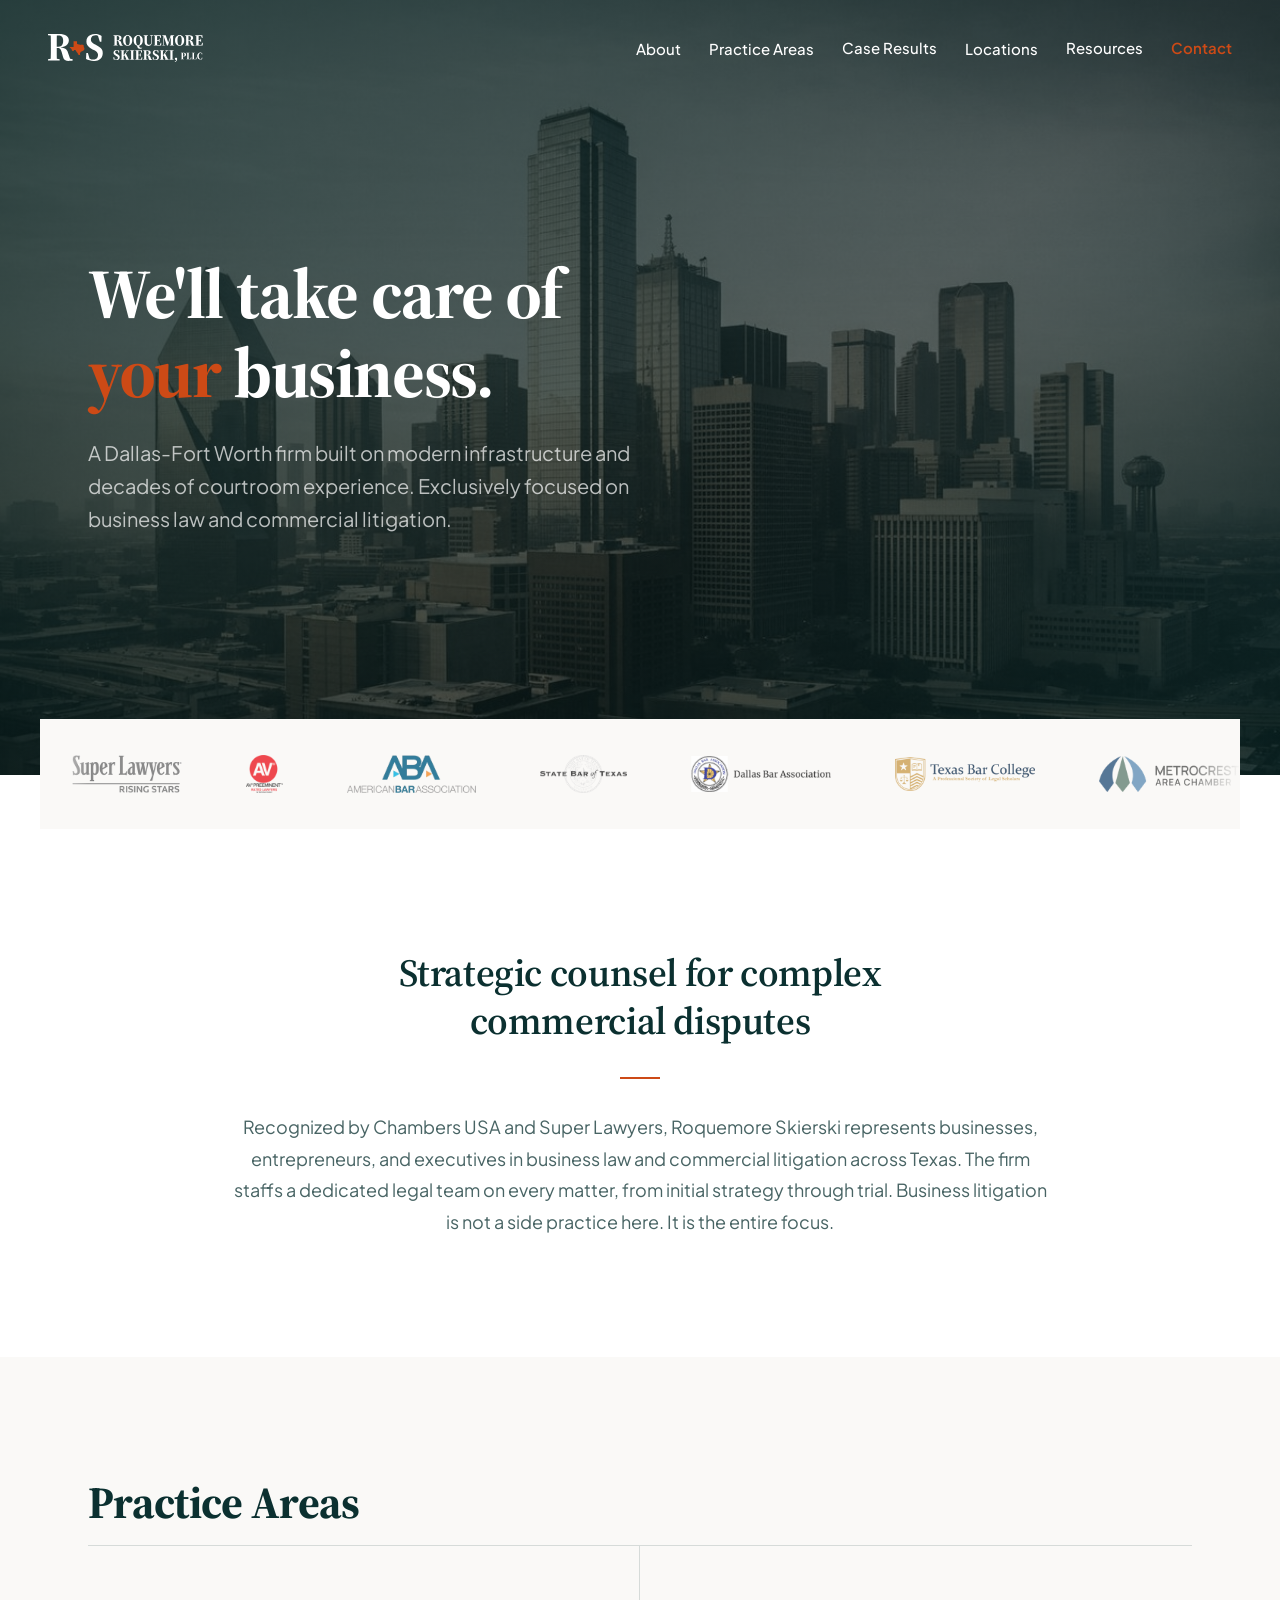
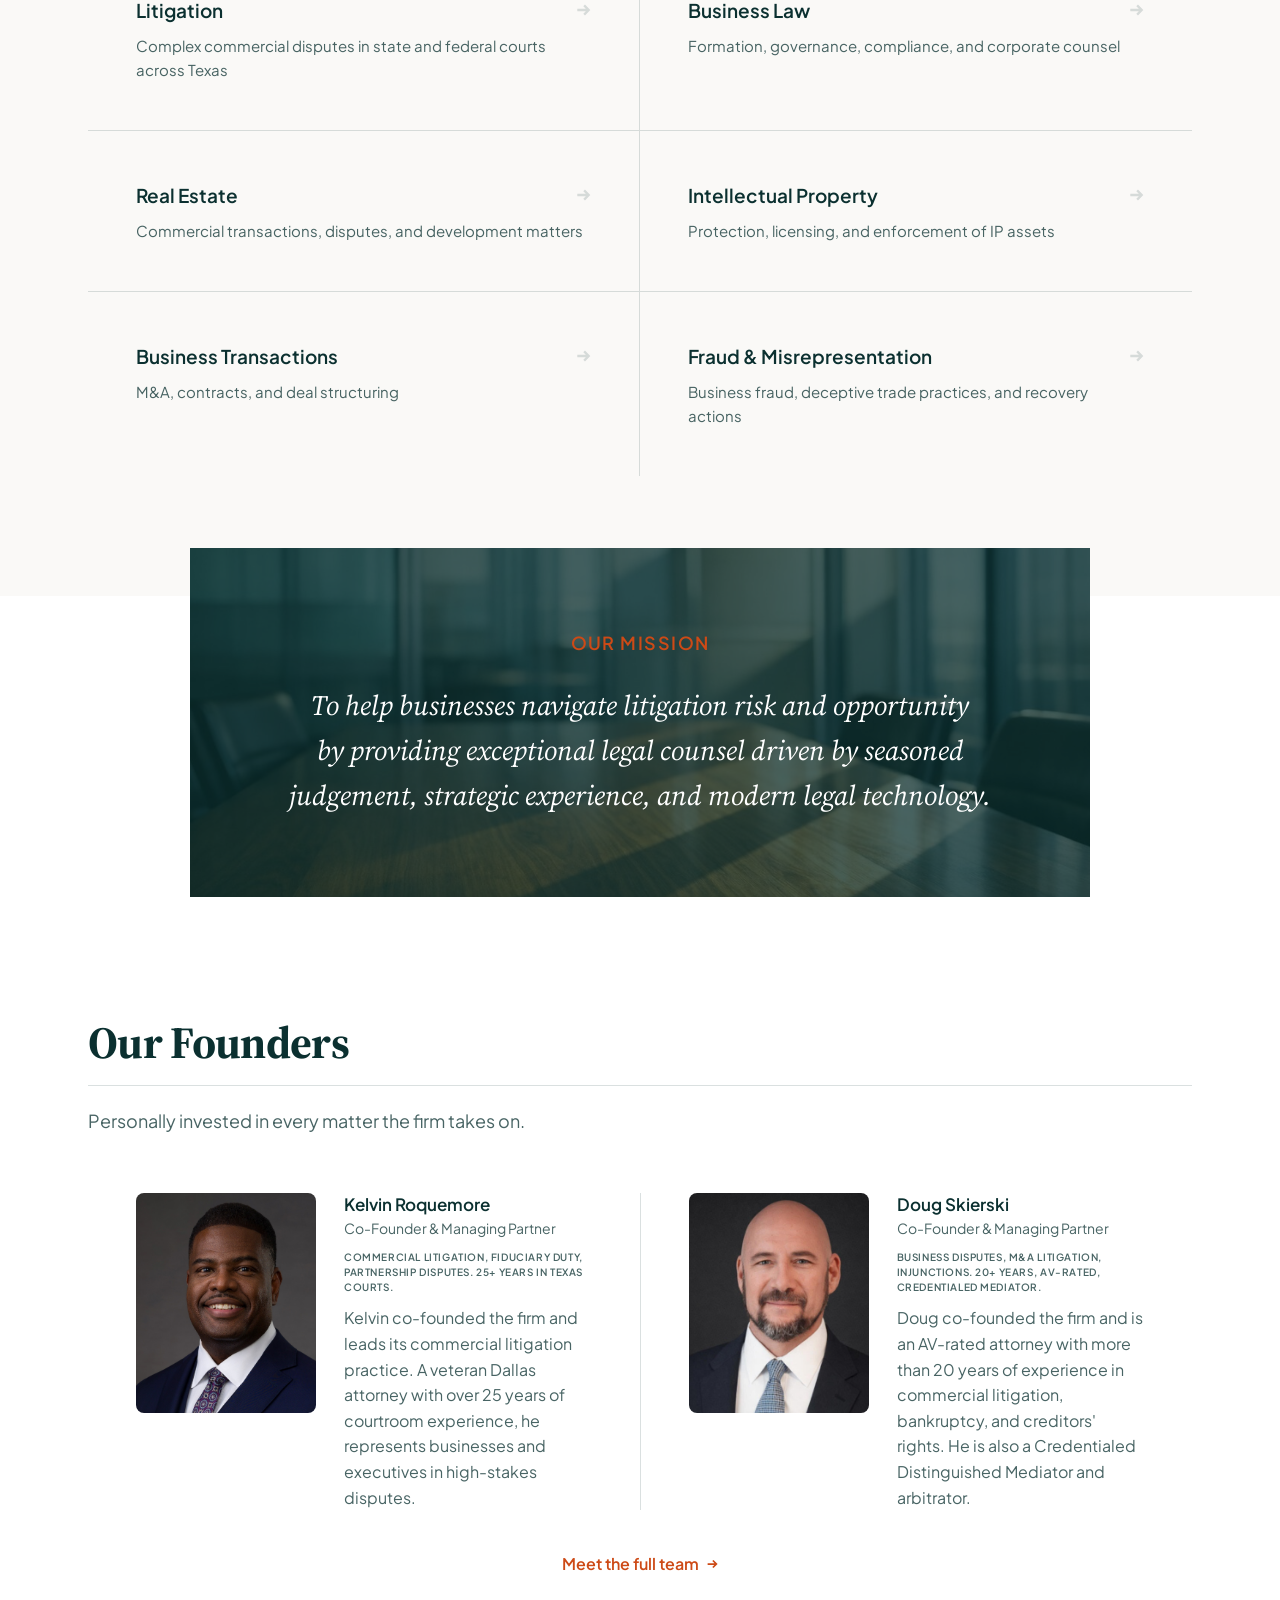
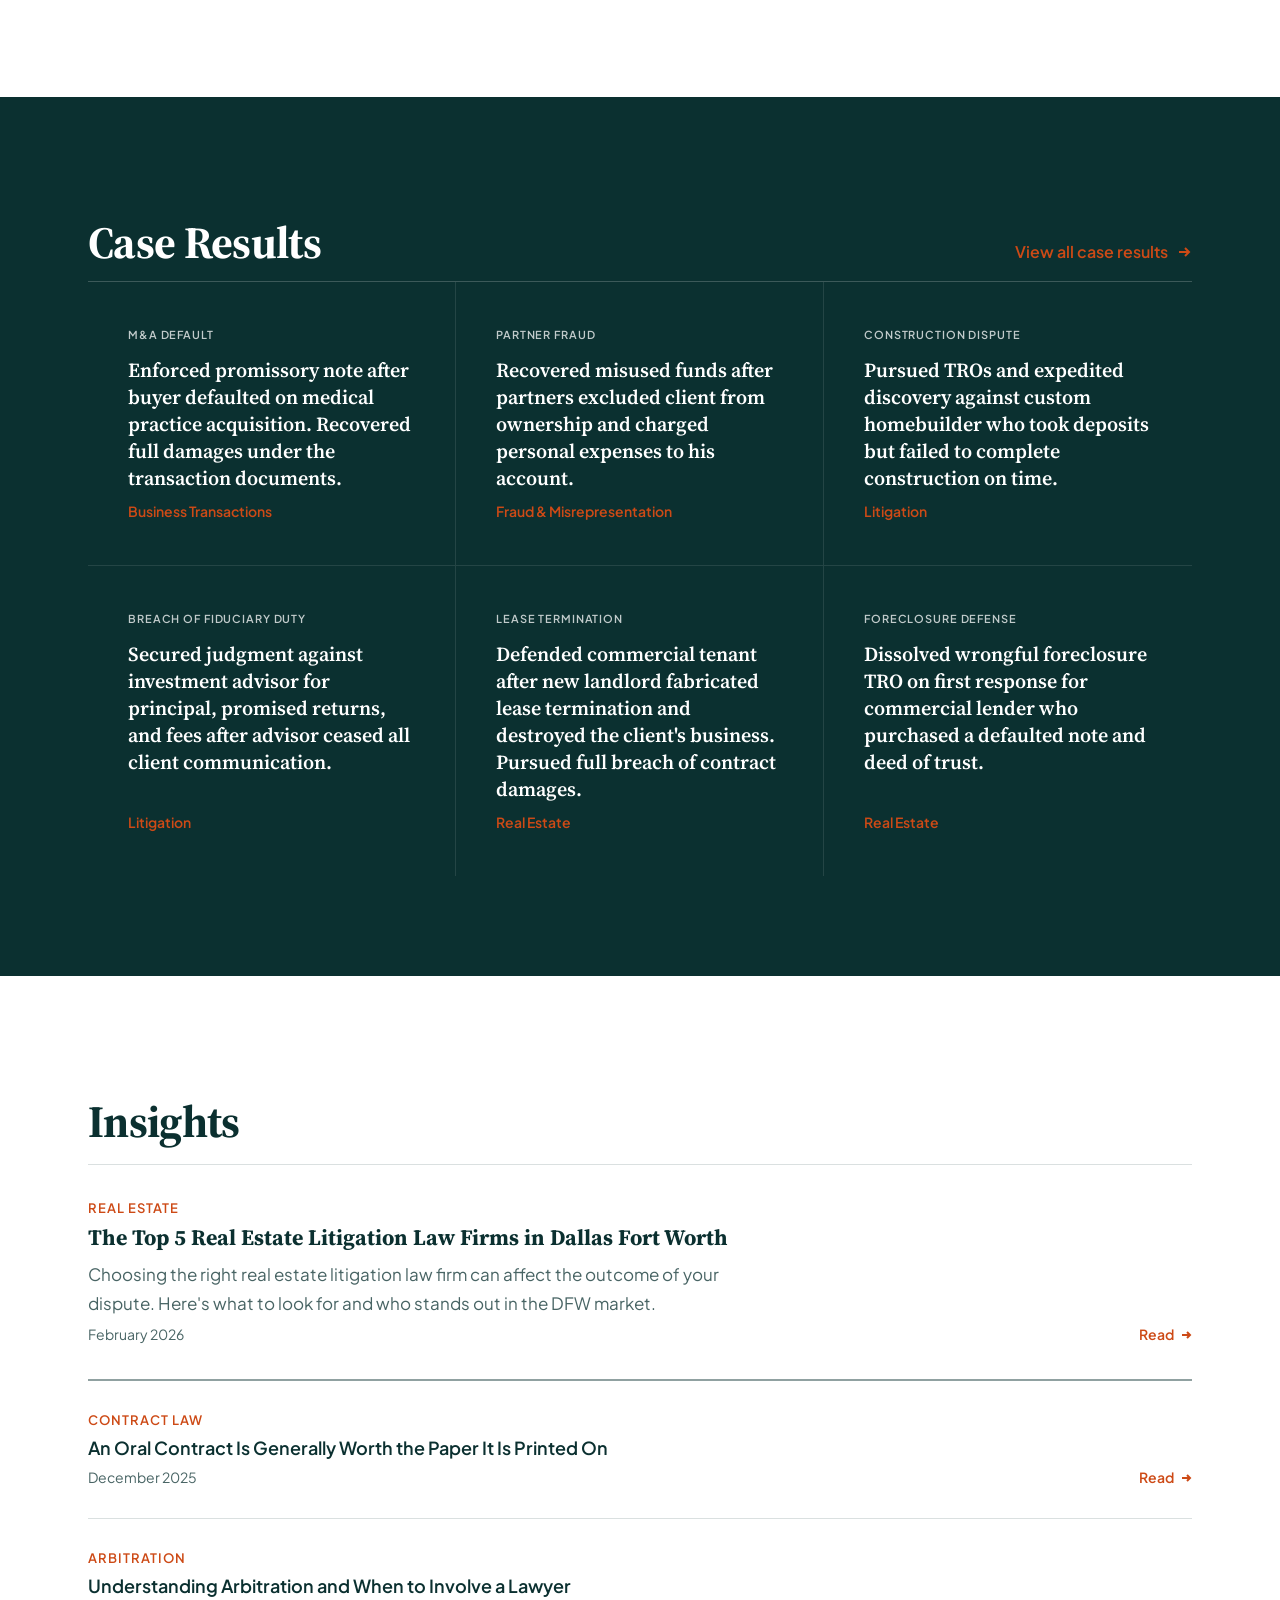
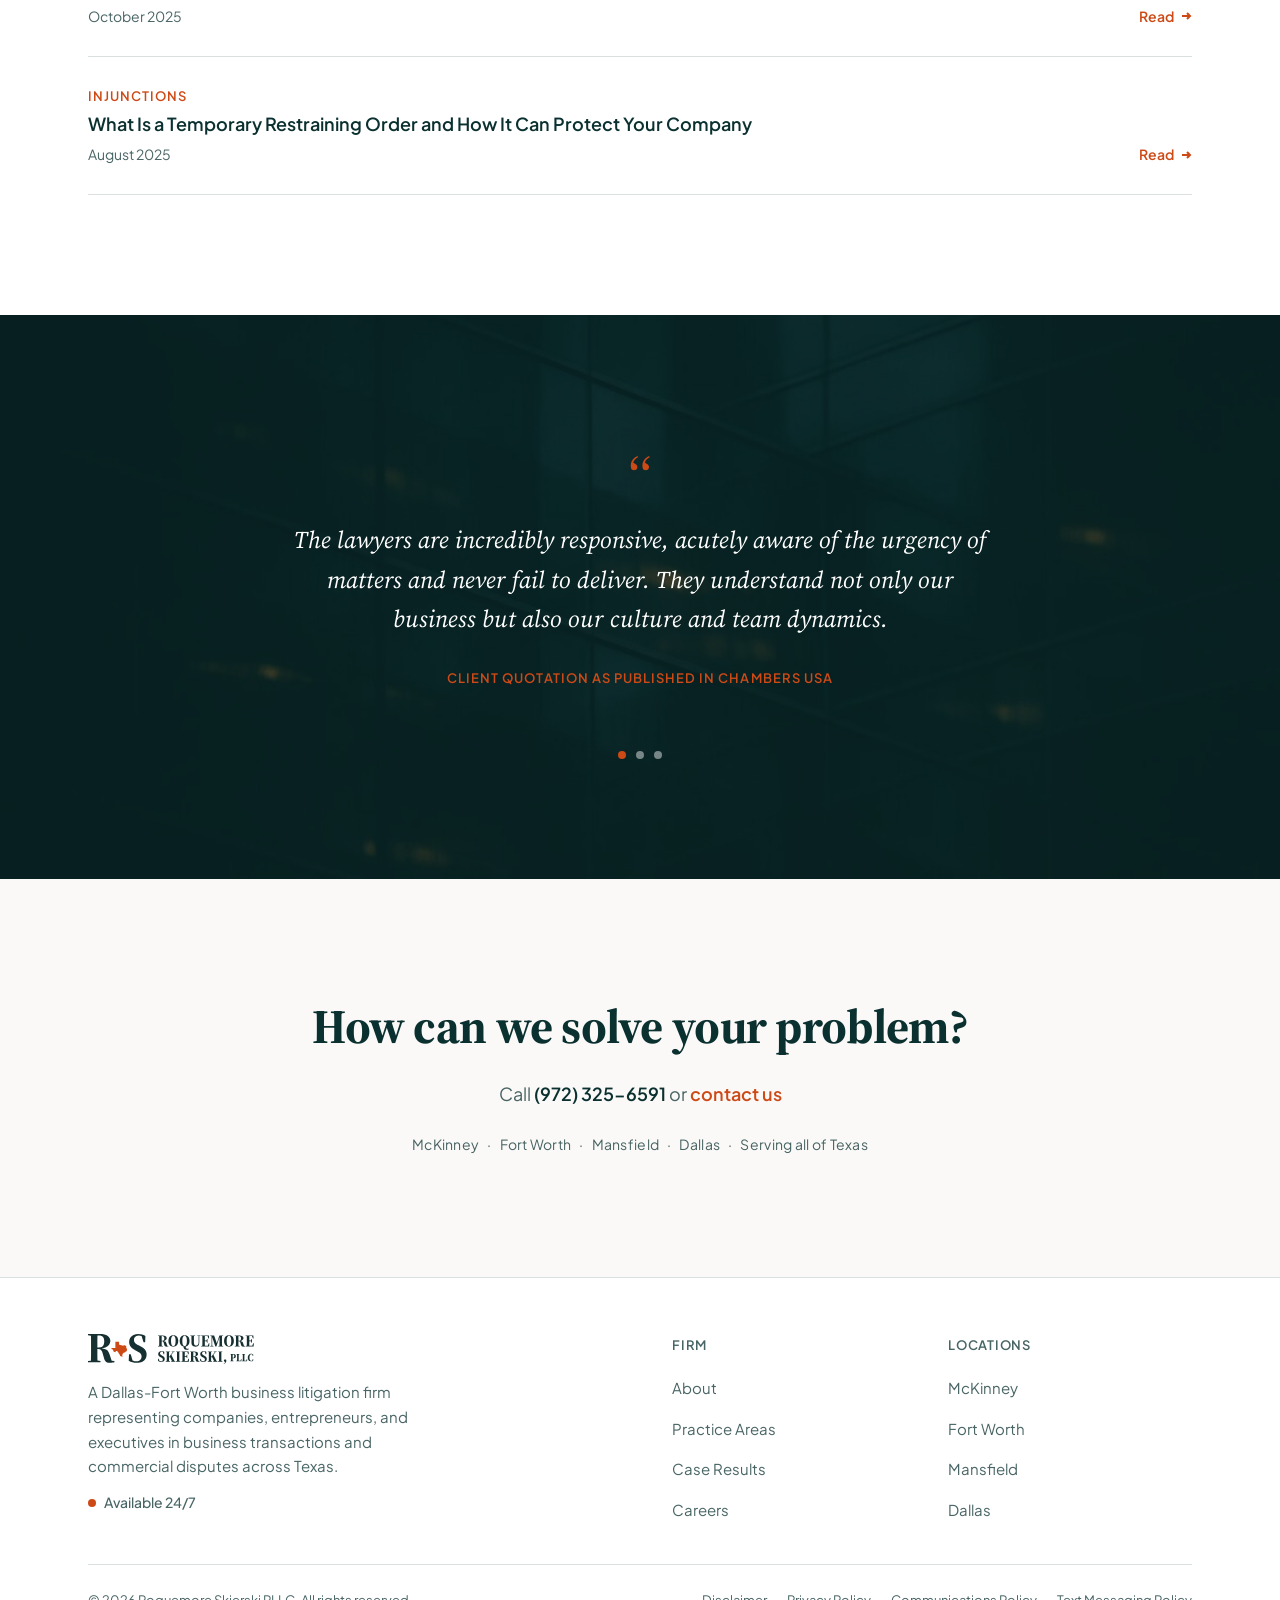
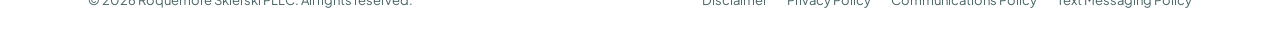
==== commit 46e1b5e1: "Round 6: Doug headshot swap, mission overlap, nav dropdown redesign - Doug's old headshot with match" ====
--- a/homepage-v1/index.html
+++ b/homepage-v1/index.html
@@ -199,13 +199,32 @@
     .mega-panel-right {
       flex-shrink: 0;
     }
+    .mega-panel-header {
+      display: flex;
+      align-items: center;
+      justify-content: space-between;
+      margin-bottom: 16px;
+    }
     .mega-panel-heading {
       font-family: var(--font-heading);
-      font-size: 20px;
+      font-size: 18px;
       font-weight: 600;
       color: rgba(255,255,255,0.85);
-      margin-bottom: 16px;
-    }
+      text-transform: uppercase;
+      letter-spacing: 0.04em;
+    }
+    .mega-panel-view-all {
+      display: inline-flex;
+      align-items: center;
+      gap: 6px;
+      font-size: 14px;
+      font-weight: 600;
+      color: var(--orange) !important;
+      transition: gap 200ms ease;
+    }
+    .mega-panel-view-all:hover { gap: 10px; }
+    .mega-panel-view-all svg { width: 12px; height: 12px; }
+    .mega-panel-full { display: block; }
     .mega-panel-text {
       font-size: 15px;
       line-height: 1.65;
@@ -242,24 +261,11 @@
       display: flex;
       align-items: center;
       gap: 8px;
-      padding: 12px 16px;
-      transition: color 200ms ease, background 200ms ease;
+      padding: 10px 0;
+      transition: color 200ms ease;
     }
     .mega-panel-grid a:hover {
       color: var(--orange) !important;
-      background: rgba(255,255,255,0.04);
-    }
-    /* Hash grid dividers */
-    .mega-panel-grid a:nth-child(1),
-    .mega-panel-grid a:nth-child(2),
-    .mega-panel-grid a:nth-child(4),
-    .mega-panel-grid a:nth-child(5) {
-      border-right: 1px solid rgba(255,255,255,0.08);
-    }
-    .mega-panel-grid a:nth-child(1),
-    .mega-panel-grid a:nth-child(2),
-    .mega-panel-grid a:nth-child(3) {
-      border-bottom: 1px solid rgba(255,255,255,0.08);
     }
     .mega-panel-grid a::before {
       content: '+';
@@ -577,12 +583,14 @@
        PROCESS
        =========================================== */
     .mission {
-      padding: 120px 0 0;
+      padding: 0;
+      position: relative;
+      z-index: 2;
     }
     .mission-block {
       position: relative;
       max-width: 900px;
-      margin: 0 auto;
+      margin: -48px auto 0;
       padding: 80px 72px;
       overflow: hidden;
       text-align: center;
@@ -608,7 +616,7 @@
       z-index: 1;
     }
     .mission-label {
-      font-size: 12px;
+      font-size: 18px;
       font-weight: 600;
       letter-spacing: 0.08em;
       text-transform: uppercase;
@@ -630,6 +638,8 @@
     .practice-areas {
       background: var(--off-white);
       padding: 120px 0;
+      position: relative;
+      z-index: 1;
     }
     .practice-areas h2 {
       font-family: var(--font-heading);
@@ -1357,17 +1367,18 @@
         <li class="nav-dropdown-wrap">
           <a href="#">Practice Areas</a>
           <div class="mega-panel">
-            <div class="mega-panel-inner">
-              <div class="mega-panel-left">
+            <div class="mega-panel-inner mega-panel-full">
+              <div class="mega-panel-header">
                 <div class="mega-panel-heading">Core Practice Areas</div>
-                <div class="mega-panel-grid">
-                  <a href="#">Litigation</a>
-                  <a href="#">Business Law</a>
-                  <a href="#">Real Estate</a>
-                  <a href="#">Intellectual Property</a>
-                  <a href="#">Business Transactions</a>
-                  <a href="#">Fraud &amp; Misrepresentation</a>
-                </div>
+                <a href="#" class="mega-panel-view-all">View all practice areas <svg viewBox="0 0 12 12" fill="none" stroke="currentColor" stroke-width="2"><path d="M2 6h8M7 3l3 3-3 3"/></svg></a>
+              </div>
+              <div class="mega-panel-grid">
+                <a href="#">Litigation</a>
+                <a href="#">Business Law</a>
+                <a href="#">Real Estate</a>
+                <a href="#">Intellectual Property</a>
+                <a href="#">Business Transactions</a>
+                <a href="#">Fraud &amp; Misrepresentation</a>
               </div>
             </div>
           </div>
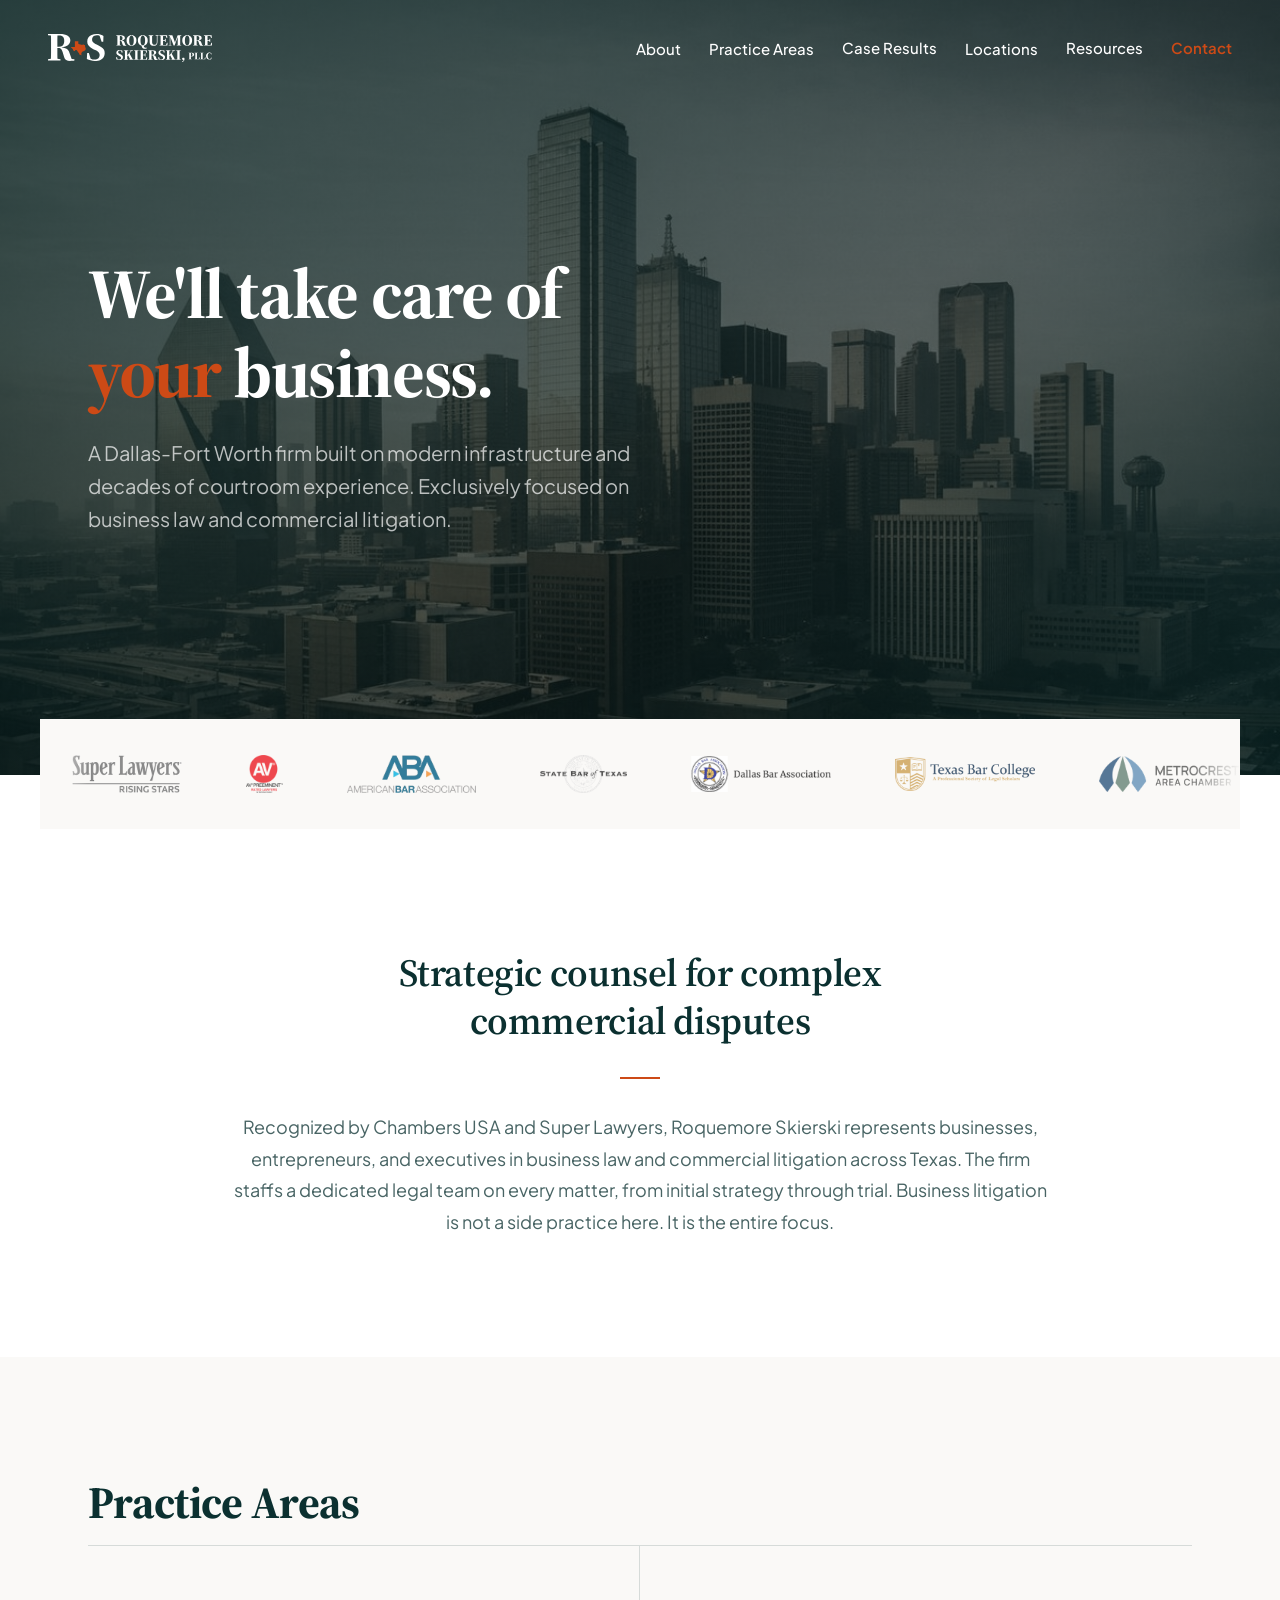
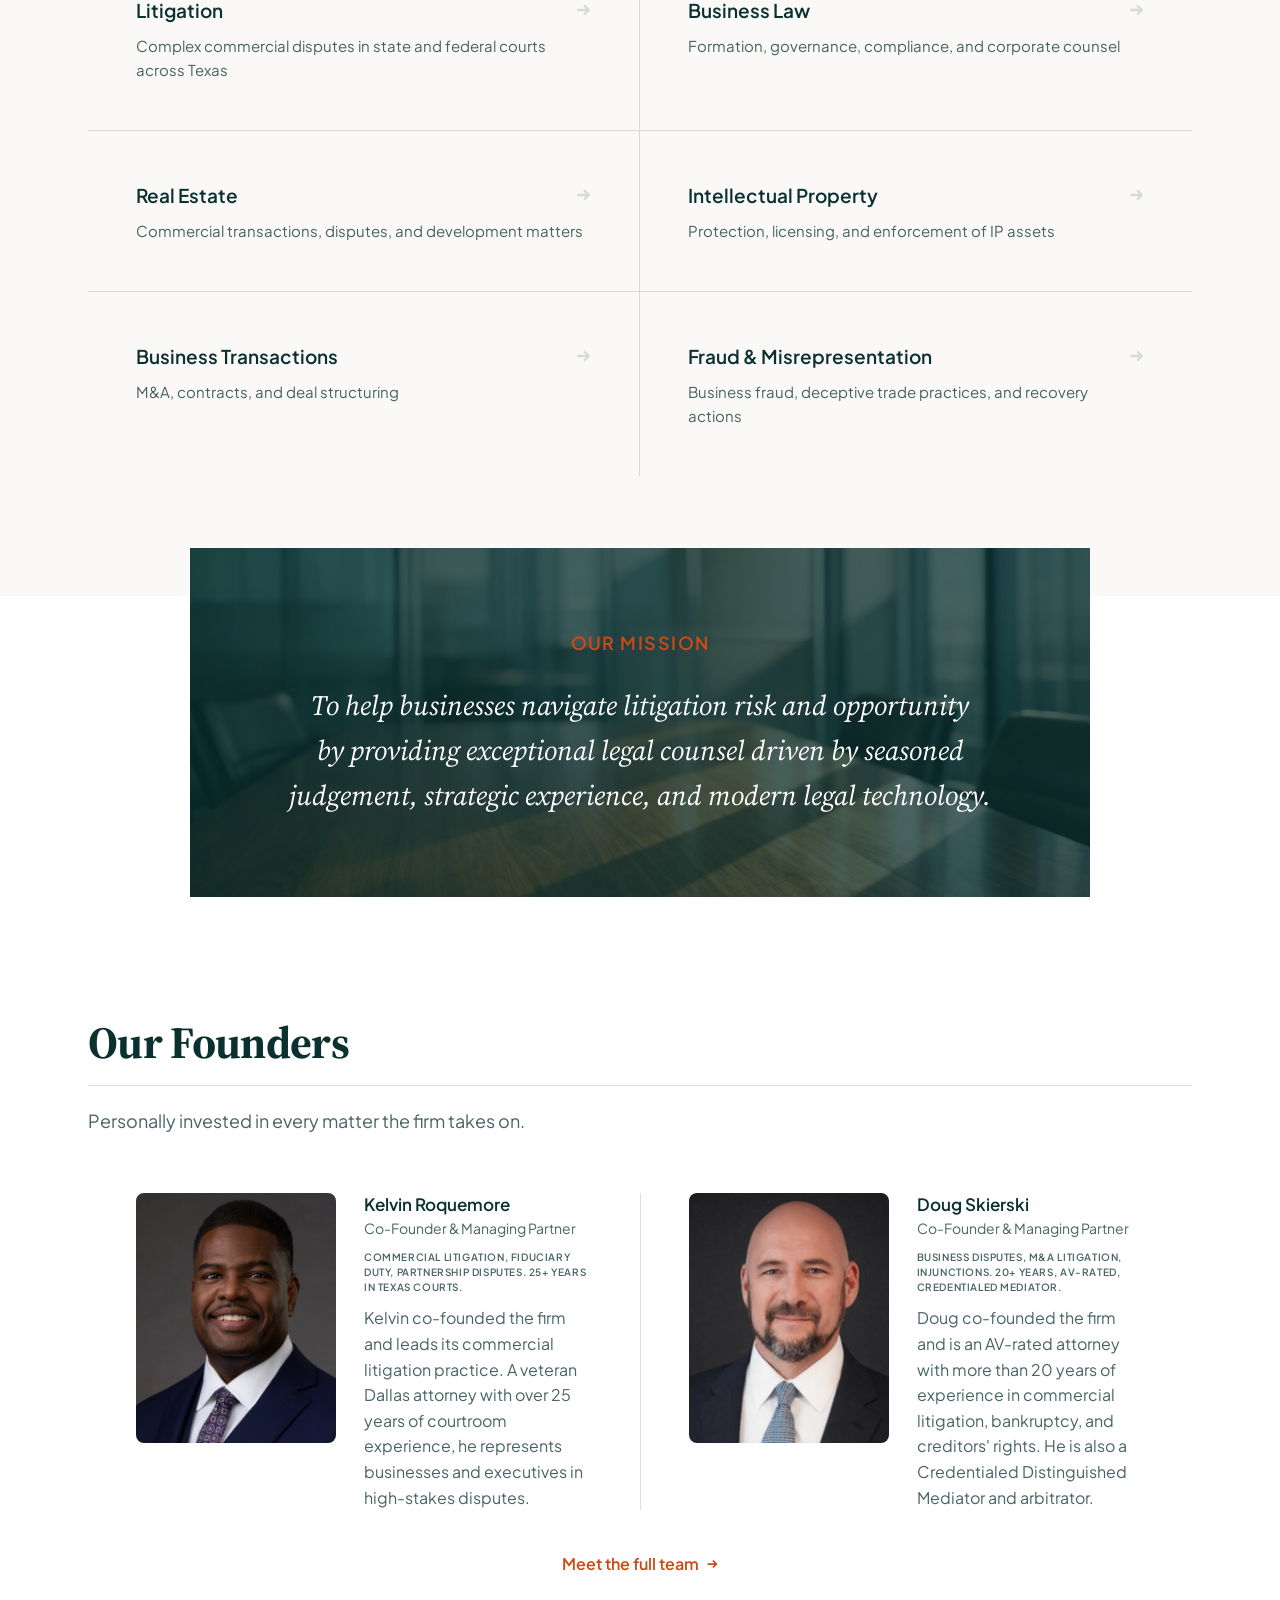
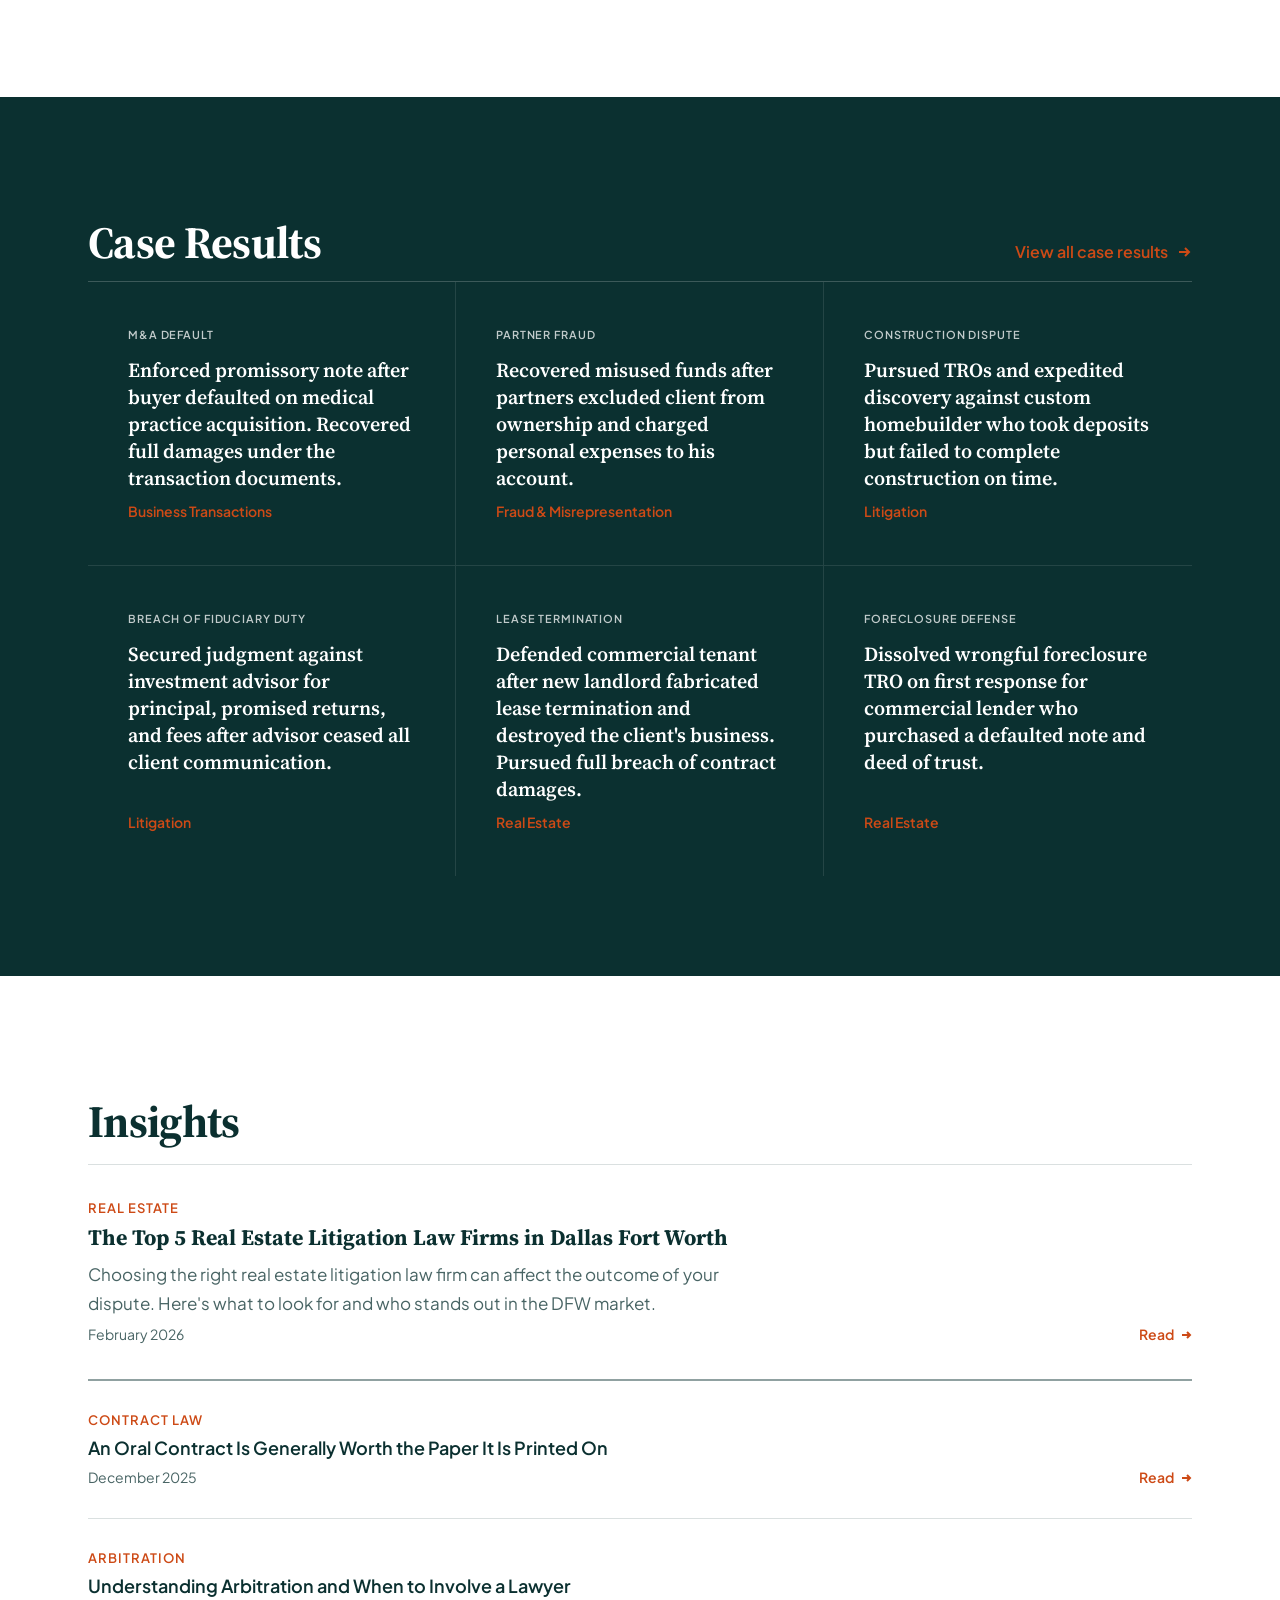
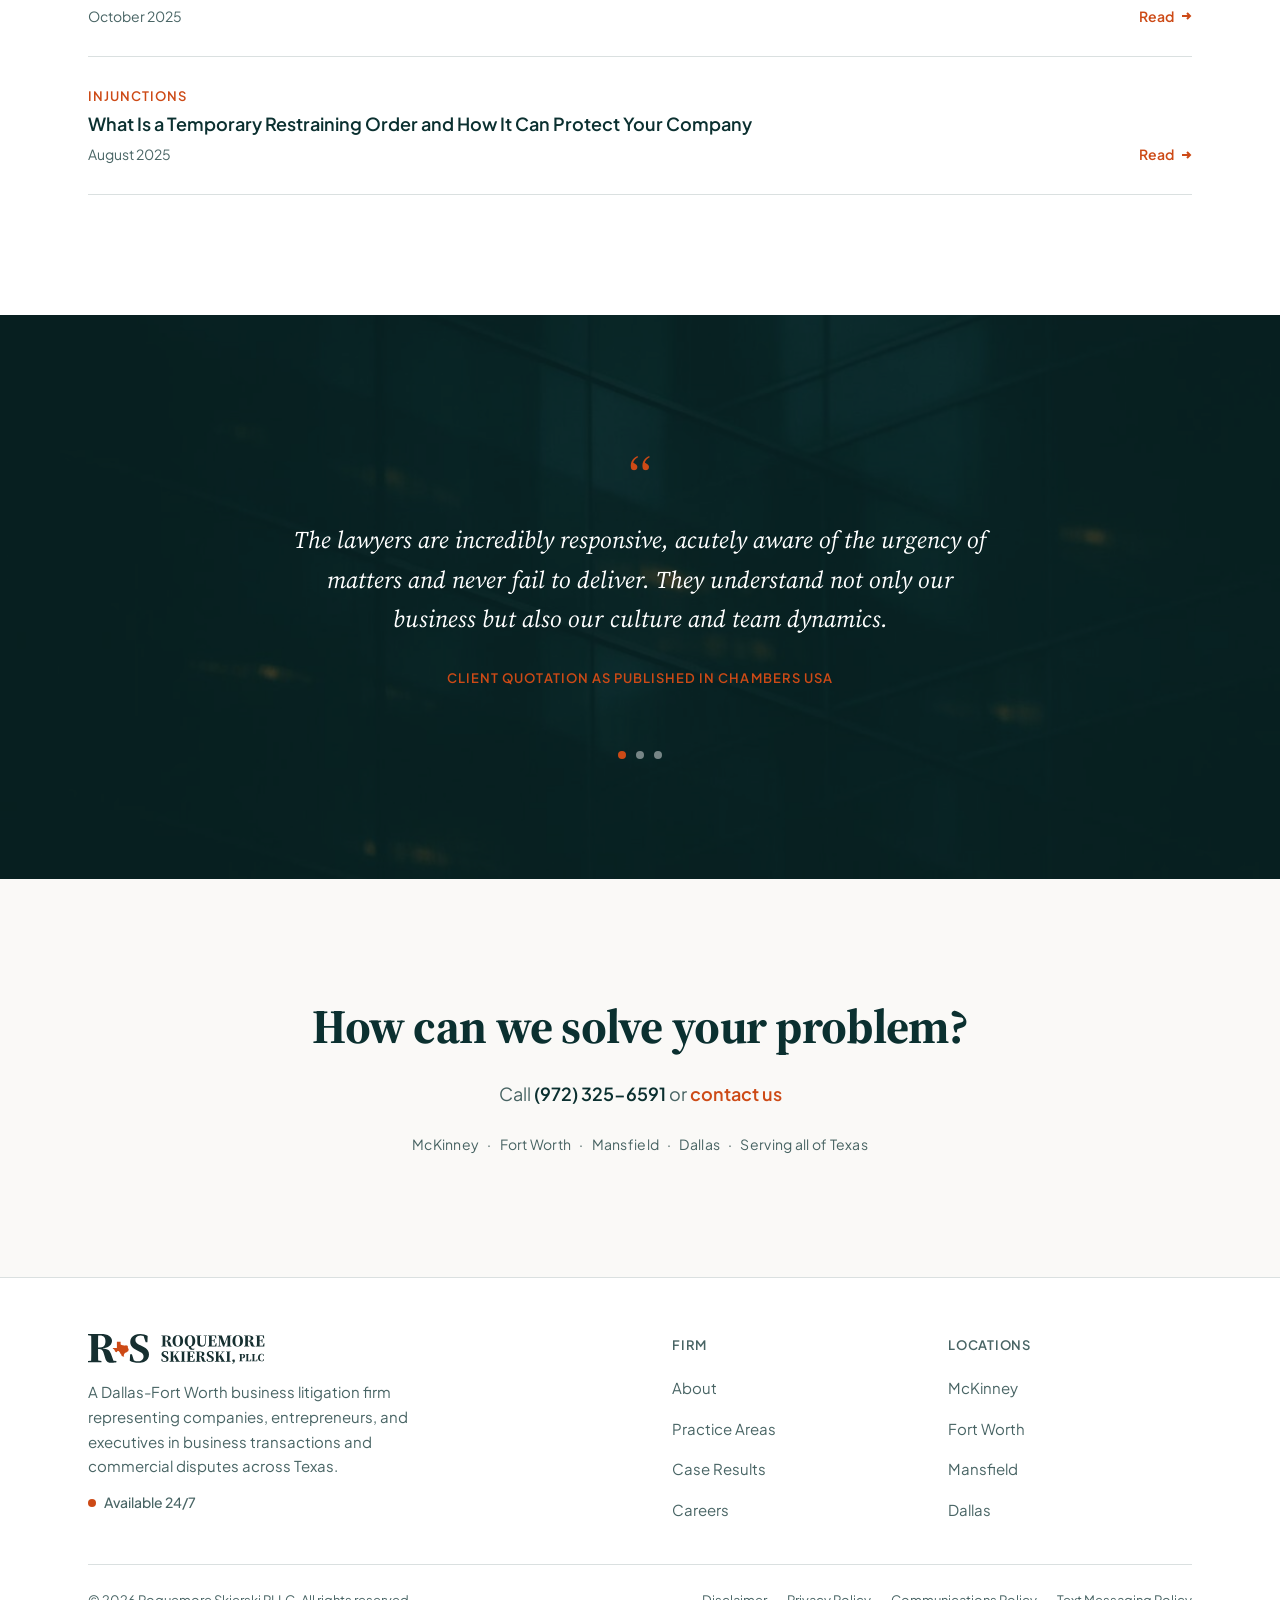
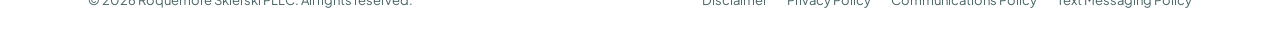
==== commit cbecc765: "Enlarge founder photo blocks, swap mobile IP label to trademarks Co-Authored-By: Claude Opus 4.6 (1M" ====
--- a/homepage-v1/index.html
+++ b/homepage-v1/index.html
@@ -11,1327 +11,17 @@
   <link rel="preconnect" href="https://fonts.googleapis.com">
   <link rel="preconnect" href="https://fonts.gstatic.com" crossorigin>
   <link href="https://fonts.googleapis.com/css2?family=Plus+Jakarta+Sans:wght@400;500;600;700&family=Source+Serif+4:opsz,wght@8..60,400;8..60,600;8..60,700&display=swap" rel="stylesheet">
-  <style>
-    /* ===========================================
-       VARIABLES
-       =========================================== */
-    :root {
-      --teal: #0B3030;
-      --teal-90: rgba(11, 48, 48, 0.9);
-      --teal-60: rgba(11, 48, 48, 0.75);
-      --teal-30: rgba(11, 48, 48, 0.45);
-      --teal-15: rgba(11, 48, 48, 0.15);
-      --orange: #CD4A16;
-      --orange-hover: #b5410f;
-      --white: #FFFFFF;
-      --off-white: #FAF9F7;
-      --content-width: 1200px;
-      --nav-height: 95px;
-      --nav-height-scrolled: 70px;
-      --font-sans: 'Plus Jakarta Sans', -apple-system, BlinkMacSystemFont, sans-serif;
-      --font-serif: 'Source Serif 4', Georgia, serif;
-      --font-heading: var(--font-serif);
-      --ease-out: cubic-bezier(0.16, 1, 0.3, 1);
-    }
-
-    /* ===========================================
-       RESET & BASE
-       =========================================== */
-    *, *::before, *::after { margin: 0; padding: 0; box-sizing: border-box; }
-    html { scroll-behavior: smooth; -webkit-font-smoothing: antialiased; -moz-osx-font-smoothing: grayscale; }
-    body {
-      font-family: var(--font-sans);
-      font-weight: 400;
-      font-size: 18px;
-      line-height: 1.7;
-      color: var(--teal);
-      background: var(--white);
-      overflow-x: hidden;
-    }
-    ::selection { background: var(--orange); color: var(--white); }
-    img { max-width: 100%; display: block; }
-    a { text-decoration: none; color: inherit; }
-    button { font-family: inherit; cursor: pointer; }
-
-    /* Skip link */
-    .skip-link {
-      position: absolute;
-      top: -100%;
-      left: 16px;
-      z-index: 100000;
-      padding: 8px 16px;
-      background: var(--teal);
-      color: var(--white);
-      font-size: 14px;
-      font-weight: 600;
-      border-radius: 4px;
-    }
-    .skip-link:focus {
-      top: 16px;
-    }
-
-    /* Focus indicators */
-    :focus-visible {
-      outline: 2px solid var(--orange);
-      outline-offset: 3px;
-    }
-
-    /* Reduced motion */
-    @media (prefers-reduced-motion: reduce) {
-      *, *::before, *::after {
-        animation-duration: 0.01ms !important;
-        animation-iteration-count: 1 !important;
-        transition-duration: 0.01ms !important;
-      }
-      html { scroll-behavior: auto; }
-    }
-
-    /* ===========================================
-       LAYOUT
-       =========================================== */
-    .container {
-      max-width: var(--content-width);
-      margin: 0 auto;
-      padding: 0 48px;
-    }
-
-    /* ===========================================
-       NAVIGATION
-       =========================================== */
-    .nav {
-      position: fixed;
-      top: 0;
-      left: 0;
-      right: 0;
-      height: var(--nav-height);
-      display: flex;
-      align-items: center;
-      justify-content: space-between;
-      padding: 0 48px;
-      z-index: 100;
-      transition: height 300ms ease, background 300ms ease, box-shadow 300ms ease;
-    }
-    .nav.scrolled {
-      height: var(--nav-height-scrolled);
-      background: rgba(255,255,255,0.97);
-      box-shadow: 0 1px 0 var(--teal-15);
-    }
-    .nav-logo img { height: 28px; }
-    .nav-logo .logo-color { display: none; }
-    .nav.scrolled .logo-white { display: none; }
-    .nav.scrolled .logo-color { display: block; }
-    .nav-right {
-      display: flex;
-      align-items: center;
-      gap: 32px;
-    }
-    .nav-links {
-      display: flex;
-      align-items: center;
-      list-style: none;
-      gap: 28px;
-    }
-    .nav-links a {
-      font-size: 15px;
-      font-weight: 500;
-      line-height: 1;
-      color: var(--white);
-      transition: opacity 200ms ease;
-    }
-    .nav-links a:hover { opacity: 0.7; }
-    .nav.scrolled .nav-links a { color: var(--teal); }
-    .nav.scrolled .nav-links a:hover { color: var(--orange); opacity: 1; }
-    .nav-links .nav-contact {
-      font-weight: 600;
-      color: var(--orange);
-      transition: color 200ms ease;
-      opacity: 1;
-    }
-    .nav-links .nav-contact:hover { color: var(--orange-hover); opacity: 1; }
-    .nav.scrolled .nav-links .nav-contact { color: var(--orange); }
-
-    /* Mega dropdown panels */
-    .nav-dropdown-wrap {
-      position: static;
-    }
-    .mega-panel {
-      position: absolute;
-      top: 100%;
-      left: 0;
-      right: 0;
-      background: linear-gradient(to bottom, #0e3838, #134242);
-      overflow: hidden;
-      max-height: 0;
-      opacity: 0;
-      visibility: hidden;
-      pointer-events: none;
-      transition: max-height 0.35s var(--ease-out), opacity 0.25s ease;
-      z-index: 99;
-      border-top: 1px solid rgba(255,255,255,0.1);
-      border-bottom: 2px solid var(--orange);
-    }
-    .mega-panel.open {
-      max-height: 400px;
-      opacity: 1;
-      visibility: visible;
-      pointer-events: auto;
-      box-shadow: 0 12px 40px rgba(0,0,0,0.3);
-    }
-    /* Reserve border space always to prevent layout shift */
-    .nav-dropdown-wrap > a {
-      display: block;
-      padding: 14px 0 10px;
-      border-bottom: 2px solid transparent;
-    }
-    .nav-dropdown-wrap.panel-active > a {
-      opacity: 1 !important;
-      border-bottom-color: var(--orange);
-    }
-    .mega-panel-inner {
-      max-width: var(--content-width);
-      margin: 0 auto;
-      padding: 44px 48px;
-      display: flex;
-      justify-content: space-between;
-      gap: 48px;
-    }
-    .mega-panel-left { max-width: 520px; }
-    .mega-panel-right {
-      flex-shrink: 0;
-    }
-    .mega-panel-header {
-      display: flex;
-      align-items: center;
-      justify-content: space-between;
-      margin-bottom: 16px;
-    }
-    .mega-panel-heading {
-      font-family: var(--font-heading);
-      font-size: 18px;
-      font-weight: 600;
-      color: rgba(255,255,255,0.85);
-      text-transform: uppercase;
-      letter-spacing: 0.04em;
-    }
-    .mega-panel-view-all {
-      display: inline-flex;
-      align-items: center;
-      gap: 6px;
-      font-size: 14px;
-      font-weight: 600;
-      color: var(--orange) !important;
-      transition: gap 200ms ease;
-    }
-    .mega-panel-view-all:hover { gap: 10px; }
-    .mega-panel-view-all svg { width: 12px; height: 12px; }
-    .mega-panel-full { display: block; }
-    .mega-panel-text {
-      font-size: 15px;
-      line-height: 1.65;
-      color: rgba(255,255,255,0.75);
-      max-width: 480px;
-    }
-    .mega-panel-links {
-      list-style: none;
-      display: flex;
-      flex-direction: column;
-      gap: 14px;
-    }
-    .mega-panel-links a {
-      font-size: 16px;
-      font-weight: 500;
-      color: var(--white) !important;
-      opacity: 1 !important;
-      transition: color 200ms ease, padding-left 200ms ease;
-    }
-    .mega-panel-links a:hover {
-      color: var(--orange) !important;
-      padding-left: 4px;
-    }
-    .mega-panel-grid {
-      display: grid;
-      grid-template-columns: 1fr 1fr 1fr;
-      width: 100%;
-    }
-    .mega-panel-grid a {
-      font-size: 16px;
-      font-weight: 500;
-      color: var(--white) !important;
-      opacity: 1 !important;
-      display: flex;
-      align-items: center;
-      gap: 8px;
-      padding: 10px 0;
-      transition: color 200ms ease;
-    }
-    .mega-panel-grid a:hover {
-      color: var(--orange) !important;
-    }
-    .mega-panel-grid a::before {
-      content: '+';
-      color: var(--orange);
-      font-weight: 600;
-      font-size: 14px;
-    }
-    .nav.scrolled .nav-links .nav-contact:hover { color: var(--orange-hover); }
-    .nav-hamburger {
-      display: none;
-      background: none;
-      border: none;
-      padding: 4px;
-    }
-    .nav-hamburger svg {
-      width: 24px;
-      height: 24px;
-      color: var(--white);
-    }
-    .nav.scrolled .nav-hamburger svg { color: var(--teal); }
-
-    /* Mobile nav overlay */
-    .mobile-nav {
-      position: fixed;
-      inset: 0;
-      background: var(--white);
-      z-index: 200;
-      display: flex;
-      flex-direction: column;
-      align-items: center;
-      gap: 24px;
-      padding: 100px 24px 48px;
-      overflow-y: auto;
-      opacity: 0;
-      pointer-events: none;
-      transition: opacity 300ms ease;
-    }
-    .mobile-nav.open { opacity: 1; pointer-events: auto; }
-    .mobile-nav a {
-      font-size: 20px;
-      font-weight: 500;
-      color: var(--teal);
-      transition: color 200ms ease;
-    }
-    .mobile-nav a:hover { color: var(--orange); }
-    .mobile-nav-close {
-      position: absolute;
-      top: 28px;
-      right: 28px;
-      background: none;
-      border: none;
-    }
-    .mobile-nav-close svg { width: 28px; height: 28px; color: var(--teal); }
-    .mobile-nav-group {
-      display: flex;
-      flex-direction: column;
-      align-items: center;
-    }
-    .mobile-nav-toggle {
-      font-size: 20px;
-      font-weight: 500;
-      color: var(--teal);
-      background: none;
-      border: none;
-      display: flex;
-      align-items: center;
-      gap: 6px;
-      transition: color 200ms ease;
-    }
-    .mobile-nav-toggle:hover { color: var(--orange); }
-    .mobile-nav-toggle .toggle-icon {
-      font-size: 14px;
-      color: var(--orange);
-      transition: transform 200ms ease;
-    }
-    .mobile-nav-group.open .toggle-icon {
-      transform: rotate(45deg);
-    }
-    .mobile-nav-sub {
-      display: none;
-      flex-direction: column;
-      align-items: center;
-      gap: 14px;
-      margin-top: 14px;
-    }
-    .mobile-nav-group.open .mobile-nav-sub {
-      display: flex;
-    }
-    .mobile-nav-sub a {
-      font-size: 16px !important;
-      font-weight: 400 !important;
-      color: var(--teal-60) !important;
-    }
-    .mobile-nav-sub a:hover {
-      color: var(--orange) !important;
-    }
-    .mobile-nav-contact {
-      font-size: 16px;
-      font-weight: 600;
-      color: var(--orange) !important;
-      margin-top: 16px;
-    }
-
-    /* ===========================================
-       HERO
-       =========================================== */
-    .hero {
-      position: relative;
-      background: var(--teal);
-      padding-top: var(--nav-height);
-      padding-bottom: 80px;
-      overflow: hidden;
-    }
-    .hero-bg {
-      position: absolute;
-      inset: 0;
-      z-index: 0;
-    }
-    .hero-bg img {
-      width: 100%;
-      height: 100%;
-      object-fit: cover;
-      filter: saturate(0.4) brightness(0.5);
-    }
-    .hero-bg::after {
-      content: '';
-      position: absolute;
-      inset: 0;
-      background: linear-gradient(135deg, rgba(11, 48, 48, 0.65) 0%, rgba(11, 48, 48, 0.3) 60%, rgba(11, 48, 48, 0.55) 100%);
-    }
-    .hero-inner {
-      max-width: var(--content-width);
-      margin: 0 auto;
-      padding: 0 48px;
-      position: relative;
-      z-index: 1;
-      min-height: 600px;
-      display: flex;
-      align-items: center;
-      padding-top: 100px;
-      padding-bottom: 100px;
-    }
-    .hero-text {
-      max-width: 820px;
-    }
-    .hero-text > * {
-      opacity: 0;
-      transform: translateY(20px);
-    }
-    .hero-text.visible > * {
-      animation: fadeUp 0.7s var(--ease-out) forwards;
-    }
-    .hero-text.visible > *:nth-child(1) { animation-delay: 0s; }
-    .hero-text.visible > *:nth-child(2) { animation-delay: 0.1s; }
-    .hero-text.visible > *:nth-child(3) { animation-delay: 0.2s; }
-    @keyframes fadeUp {
-      to { opacity: 1; transform: translateY(0); }
-    }
-    .hero h1 {
-      font-family: var(--font-heading);
-      font-size: clamp(40px, 5.5vw, 76px);
-      font-weight: 700;
-      line-height: 1.12;
-      letter-spacing: -0.02em;
-      color: var(--white);
-    }
-    .hero-your {
-      color: var(--orange);
-      opacity: 0;
-      position: absolute;
-      pointer-events: none;
-    }
-    .hero-your.in-flow {
-      position: static;
-    }
-    .hero-your.visible {
-      opacity: 1;
-      transition: opacity 0.6s ease;
-    }
-    .hero-slide {
-      display: inline-block;
-      will-change: transform;
-    }
-    .hero-cycling {
-      transition: opacity 0.4s ease;
-    }
-    .hero-sub {
-      font-size: 20px;
-      line-height: 1.65;
-      color: rgba(255,255,255,0.7);
-      margin-top: 24px;
-      max-width: 560px;
-    }
-    .hero-contact {
-      display: flex;
-      align-items: center;
-      gap: 10px;
-      margin-top: 28px;
-      font-size: 15px;
-    }
-    .hero-phone {
-      color: rgba(255,255,255,0.7);
-      font-weight: 500;
-      transition: color 200ms ease;
-    }
-    .hero-phone:hover { color: var(--white); }
-    .hero-contact-sep { color: rgba(255,255,255,0.25); }
-    .hero-contact-link {
-      color: var(--orange);
-      font-weight: 600;
-      transition: color 200ms ease;
-    }
-    .hero-contact-link:hover { color: var(--orange-hover); }
-
-    /* ===========================================
-       AWARDS
-       =========================================== */
-    .awards {
-      position: relative;
-      z-index: 2;
-      margin-top: -56px;
-    }
-    .awards-inner {
-      max-width: var(--content-width);
-      margin: 0 auto;
-      padding: 36px 0;
-      background: var(--off-white);
-      overflow: hidden;
-      position: relative;
-    }
-    .awards-inner::before,
-    .awards-inner::after {
-      content: '';
-      position: absolute;
-      top: 0;
-      bottom: 0;
-      width: 48px;
-      z-index: 1;
-      pointer-events: none;
-    }
-    .awards-inner::before {
-      left: 0;
-      background: linear-gradient(to right, var(--off-white), transparent);
-    }
-    .awards-inner::after {
-      right: 0;
-      background: linear-gradient(to left, var(--off-white), transparent);
-    }
-    .awards-track {
-      display: flex;
-      width: max-content;
-      animation: marquee 45s linear infinite;
-    }
-    .awards-track:hover {
-      animation-play-state: paused;
-    }
-    @keyframes marquee {
-      0% { transform: translateX(0); }
-      100% { transform: translateX(-50%); }
-    }
-    .awards-list {
-      display: flex;
-      align-items: center;
-      gap: 64px;
-      list-style: none;
-      flex-shrink: 0;
-      padding: 0 32px;
-    }
-    .award-logo {
-      max-height: 38px;
-      max-width: 140px;
-      width: auto;
-      height: auto;
-      object-fit: contain;
-      opacity: 0.8;
-      transition: opacity 200ms ease;
-    }
-    .award-logo:hover {
-      opacity: 1;
-    }
-
-    /* ===========================================
-       POSITIONING
-       =========================================== */
-    .positioning {
-      padding: 120px 48px;
-      text-align: center;
-    }
-    .positioning-inner {
-      max-width: 820px;
-      margin: 0 auto;
-    }
-    .positioning h2 {
-      font-family: var(--font-heading);
-      font-size: clamp(28px, 3vw, 40px);
-      font-weight: 600;
-      line-height: 1.25;
-      letter-spacing: -0.01em;
-      color: var(--teal);
-    }
-    .positioning-rule {
-      width: 40px;
-      height: 2px;
-      background: var(--orange);
-      border: none;
-      margin: 32px auto;
-    }
-    .positioning p {
-      font-size: 18px;
-      line-height: 1.75;
-      color: var(--teal-60);
-    }
-
-    /* ===========================================
-       PROCESS
-       =========================================== */
-    .mission {
-      padding: 0;
-      position: relative;
-      z-index: 2;
-    }
-    .mission-block {
-      position: relative;
-      max-width: 900px;
-      margin: -48px auto 0;
-      padding: 80px 72px;
-      overflow: hidden;
-      text-align: center;
-    }
-    .mission-bg {
-      position: absolute;
-      inset: 0;
-      z-index: 0;
-    }
-    .mission-bg img {
-      width: 100%;
-      height: 100%;
-      object-fit: cover;
-    }
-    .mission-bg::after {
-      content: '';
-      position: absolute;
-      inset: 0;
-      background: rgba(11, 48, 48, 0.75);
-    }
-    .mission-content {
-      position: relative;
-      z-index: 1;
-    }
-    .mission-label {
-      font-size: 18px;
-      font-weight: 600;
-      letter-spacing: 0.08em;
-      text-transform: uppercase;
-      color: var(--orange);
-      margin-bottom: 24px;
-    }
-    .mission-text {
-      font-family: var(--font-serif);
-      font-size: clamp(20px, 2.4vw, 28px);
-      font-style: italic;
-      line-height: 1.6;
-      color: var(--white);
-      text-wrap: balance;
-    }
-
-    /* ===========================================
-       PRACTICE AREAS
-       =========================================== */
-    .practice-areas {
-      background: var(--off-white);
-      padding: 120px 0;
-      position: relative;
-      z-index: 1;
-    }
-    .practice-areas h2 {
-      font-family: var(--font-heading);
-      font-size: clamp(30px, 3.5vw, 46px);
-      font-weight: 700;
-      line-height: 1.15;
-      letter-spacing: -0.015em;
-      color: var(--teal);
-      margin-bottom: 16px;
-    }
-    .practice-areas-rule {
-      border: none;
-      height: 1px;
-      background: var(--teal-15);
-      margin-bottom: 0;
-    }
-    .practice-grid {
-      display: grid;
-      grid-template-columns: 1fr 1fr;
-    }
-    .practice-cell {
-      padding: 48px 48px;
-      transition: background 250ms ease;
-    }
-    .practice-cell:nth-child(odd) {
-      border-right: 1px solid var(--teal-15);
-    }
-    .practice-cell:nth-child(-n+4) {
-      border-bottom: 1px solid var(--teal-15);
-    }
-    .practice-cell:hover {
-      background: rgba(11, 48, 48, 0.03);
-    }
-    .practice-cell-name {
-      display: flex;
-      align-items: center;
-      justify-content: space-between;
-      font-size: 19px;
-      font-weight: 600;
-      color: var(--teal);
-      transition: color 200ms ease;
-    }
-    .practice-cell:hover .practice-cell-name { color: var(--orange); }
-    .practice-cell-name svg {
-      width: 16px;
-      height: 16px;
-      color: var(--teal-15);
-      transition: color 200ms ease, transform 200ms ease;
-      flex-shrink: 0;
-    }
-    .practice-cell:hover .practice-cell-name svg {
-      color: var(--orange);
-      transform: translateX(4px);
-    }
-    .practice-cell-desc {
-      font-size: 15px;
-      line-height: 1.6;
-      color: var(--teal-60);
-      margin-top: 8px;
-    }
-
-    /* ===========================================
-       TEAM
-       =========================================== */
-    .team {
-      padding: 120px 0;
-    }
-    .team h2 {
-      font-family: var(--font-heading);
-      font-size: clamp(30px, 3.5vw, 46px);
-      font-weight: 700;
-      line-height: 1.15;
-      letter-spacing: -0.015em;
-      color: var(--teal);
-      margin-bottom: 16px;
-    }
-    .team-rule {
-      border: none;
-      height: 1px;
-      background: var(--teal-15);
-      margin-bottom: 20px;
-    }
-    .team-intro {
-      font-size: 18px;
-      color: var(--teal-60);
-      text-align: left;
-      margin-bottom: 56px;
-    }
-    .team-grid {
-      display: flex;
-      gap: 0;
-      max-width: 100%;
-    }
-    .team-member {
-      flex: 1;
-      display: flex;
-      flex-direction: row;
-      align-items: flex-start;
-      gap: 28px;
-      padding: 0 48px;
-      text-align: left;
-      min-width: 0;
-    }
-    .team-member + .team-member {
-      border-left: 1px solid var(--teal-15);
-    }
-    .team-member-photo {
-      width: 180px;
-      height: 220px;
-      border-radius: 8px;
-      overflow: hidden;
-      flex-shrink: 0;
-    }
-    .team-member-photo img {
-      width: 100%;
-      height: 100%;
-      object-fit: cover;
-      object-position: center 20%;
-    }
-    .team-member-info {
-      display: flex;
-      flex-direction: column;
-      min-width: 0;
-    }
-    .team-member-name {
-      font-size: 17px;
-      font-weight: 600;
-      color: var(--teal);
-      line-height: 1.3;
-      margin-bottom: 2px;
-    }
-    .team-member-title {
-      font-size: 14px;
-      font-weight: 400;
-      color: var(--teal-60);
-    }
-    .team-member-focus {
-      font-size: 10px;
-      font-weight: 600;
-      letter-spacing: 0.06em;
-      text-transform: uppercase;
-      color: var(--teal-60);
-      margin-top: 10px;
-      line-height: 1.5;
-    }
-    .team-member-bio {
-      font-size: 16px;
-      line-height: 1.6;
-      color: var(--teal-60);
-      margin-top: 10px;
-    }
-    .team-cta {
-      display: flex;
-      justify-content: center;
-      margin-top: 40px;
-    }
-    .team-cta a {
-      display: inline-flex;
-      align-items: center;
-      gap: 6px;
-      font-size: 16px;
-      font-weight: 600;
-      color: var(--orange);
-      transition: gap 200ms ease;
-    }
-    .team-cta a:hover { gap: 10px; }
-    .team-cta a svg { width: 14px; height: 14px; }
-
-    /* ===========================================
-       CASE RESULTS
-       =========================================== */
-    .case-results {
-      background: var(--teal);
-      padding: 120px 0 100px;
-    }
-    .case-results-header {
-      display: flex;
-      align-items: baseline;
-      justify-content: space-between;
-      margin-bottom: 12px;
-    }
-    .case-results h2 {
-      font-family: var(--font-heading);
-      font-size: clamp(30px, 3.5vw, 46px);
-      font-weight: 700;
-      line-height: 1.15;
-      letter-spacing: -0.015em;
-      color: var(--white);
-    }
-    .case-results-rule {
-      border: none;
-      height: 1px;
-      background: rgba(255,255,255,0.2);
-      margin-bottom: 0;
-    }
-    .results-grid {
-      display: grid;
-      grid-template-columns: 1fr 1fr 1fr;
-    }
-    .results-grid-cell {
-      padding: 44px 40px;
-      display: flex;
-      flex-direction: column;
-    }
-    /* Vertical lines: right border on columns 1 and 2 */
-    .results-grid-cell:nth-child(3n+1),
-    .results-grid-cell:nth-child(3n+2) {
-      border-right: 1px solid rgba(255,255,255,0.1);
-    }
-    /* Horizontal line between rows */
-    .results-grid-cell:nth-child(-n+3) {
-      border-bottom: 1px solid rgba(255,255,255,0.1);
-    }
-    /* Last row: single centered cell */
-    .results-grid-cell:last-child:nth-child(3n+1) {
-      grid-column: 2;
-    }
-    .result-label {
-      font-size: 11px;
-      font-weight: 600;
-      letter-spacing: 0.08em;
-      text-transform: uppercase;
-      color: rgba(255,255,255,0.75);
-      margin-bottom: 12px;
-    }
-    .result-outcome {
-      font-family: var(--font-heading);
-      font-size: clamp(17px, 1.8vw, 20px);
-      font-weight: 600;
-      color: var(--white);
-      line-height: 1.35;
-      margin-bottom: 10px;
-    }
-    .result-category {
-      font-size: 14px;
-      font-weight: 400;
-      color: rgba(255,255,255,0.7);
-      line-height: 1.4;
-      margin-top: auto;
-    }
-    .result-category a {
-      color: var(--orange);
-      font-weight: 600;
-      transition: color 200ms ease;
-    }
-    .result-category a:hover {
-      color: var(--orange-hover);
-    }
-    .results-link {
-      display: inline-flex;
-      align-items: center;
-      gap: 8px;
-      font-size: 16px;
-      font-weight: 600;
-      color: var(--orange);
-      transition: gap 200ms ease;
-    }
-    .results-link:hover { gap: 12px; }
-    .results-link svg { width: 16px; height: 16px; }
-    .results-cta {
-      margin-top: 48px;
-      padding-top: 32px;
-      border-top: 1px solid rgba(255,255,255,0.1);
-      display: flex;
-      align-items: center;
-      justify-content: center;
-      gap: 8px;
-      font-size: 14px;
-      flex-wrap: wrap;
-    }
-    .results-cta span {
-      color: rgba(255,255,255,0.7);
-    }
-    .results-cta a {
-      color: var(--white);
-      font-weight: 600;
-      transition: color 200ms ease;
-    }
-    .results-cta a:hover { color: var(--orange); }
-    .results-cta-sep {
-      color: rgba(255,255,255,0.2);
-      margin: 0 4px;
-    }
-    .results-cta-link {
-      color: var(--orange) !important;
-    }
-    .results-cta-link:hover { color: var(--orange-hover) !important; }
-
-    /* ===========================================
-       TESTIMONIALS
-       =========================================== */
-    .testimonials {
-      position: relative;
-      padding: 120px 0;
-      overflow: hidden;
-    }
-    .testimonials-bg {
-      position: absolute;
-      inset: 0;
-      z-index: 0;
-    }
-    .testimonials-bg img {
-      width: 100%;
-      height: 100%;
-      object-fit: cover;
-    }
-    .testimonials-bg::after {
-      content: '';
-      position: absolute;
-      inset: 0;
-      background: rgba(11, 48, 48, 0.65);
-    }
-    .testimonials-inner {
-      position: relative;
-      z-index: 1;
-      max-width: 800px;
-      margin: 0 auto;
-      padding: 0 48px;
-      text-align: center;
-    }
-    .testimonial-carousel {
-      position: relative;
-      min-height: 280px;
-    }
-    .testimonial-slide {
-      position: absolute;
-      inset: 0;
-      opacity: 0;
-      transition: opacity 0.8s ease;
-      display: flex;
-      flex-direction: column;
-      align-items: center;
-      justify-content: center;
-    }
-    .testimonial-slide.active {
-      opacity: 1;
-    }
-    .testimonial-mark {
-      font-family: var(--font-serif);
-      font-size: 64px;
-      line-height: 0.6;
-      color: var(--orange);
-      margin-bottom: 20px;
-      user-select: none;
-    }
-    .testimonial-quote {
-      font-family: var(--font-serif);
-      font-size: clamp(18px, 2.2vw, 24px);
-      font-style: italic;
-      line-height: 1.65;
-      color: var(--white);
-    }
-    .testimonial-attr {
-      margin-top: 28px;
-      font-size: 13px;
-      font-weight: 600;
-      letter-spacing: 0.08em;
-      text-transform: uppercase;
-      color: var(--orange);
-    }
-    .testimonial-dots {
-      margin-top: 36px;
-      display: flex;
-      justify-content: center;
-      gap: 10px;
-    }
-    .testimonial-dot {
-      width: 8px;
-      height: 8px;
-      border-radius: 50%;
-      background: rgba(255,255,255,0.45);
-      border: none;
-      padding: 0;
-      cursor: pointer;
-      transition: background 200ms ease;
-    }
-    .testimonial-dot.active {
-      background: var(--orange);
-    }
-    .testimonial-dot:hover:not(.active) {
-      background: rgba(255,255,255,0.65);
-    }
-
-    /* ===========================================
-       INSIGHTS
-       =========================================== */
-    .insights {
-      padding: 120px 0;
-    }
-    .insights h2 {
-      font-family: var(--font-heading);
-      font-size: clamp(30px, 3.5vw, 46px);
-      font-weight: 700;
-      line-height: 1.15;
-      letter-spacing: -0.015em;
-      color: var(--teal);
-      margin-bottom: 16px;
-    }
-    .insights-rule {
-      border: none;
-      height: 1px;
-      background: var(--teal-15);
-      margin-bottom: 0;
-    }
-    .insights-list {
-      list-style: none;
-    }
-    .insight-row {
-      padding: 28px 0;
-      border-bottom: 1px solid var(--teal-15);
-    }
-    .insight-category {
-      font-size: 13px;
-      font-weight: 600;
-      letter-spacing: 0.08em;
-      text-transform: uppercase;
-      color: var(--orange);
-      margin-bottom: 4px;
-    }
-    .insight-title {
-      font-size: 18px;
-      font-weight: 600;
-      color: var(--teal);
-      line-height: 1.4;
-      transition: color 200ms ease;
-      display: block;
-    }
-    .insight-row:hover .insight-title { color: var(--orange); }
-    .insight-excerpt {
-      display: none;
-      font-size: 17px;
-      line-height: 1.7;
-      color: var(--teal-60);
-      margin-top: 8px;
-      max-width: 640px;
-    }
-    .insight-row:first-child {
-      padding: 32px 0;
-      border-bottom-width: 2px;
-      border-bottom-color: var(--teal-30);
-    }
-    .insight-row:first-child .insight-title {
-      font-size: 22px;
-      font-weight: 700;
-      line-height: 1.3;
-      font-family: var(--font-heading);
-    }
-    .insight-row:first-child .insight-excerpt {
-      display: block;
-    }
-    .insight-meta {
-      display: flex;
-      align-items: center;
-      justify-content: space-between;
-      margin-top: 6px;
-    }
-    .insight-date {
-      font-size: 14px;
-      color: var(--teal-60);
-    }
-    .insight-link {
-      display: inline-flex;
-      align-items: center;
-      gap: 6px;
-      font-size: 14px;
-      font-weight: 600;
-      color: var(--orange);
-      transition: gap 200ms ease;
-    }
-    .insight-link:hover { gap: 10px; }
-    .insight-link svg { width: 12px; height: 12px; }
-
-    /* ===========================================
-       FOOTER CTA
-       =========================================== */
-    .footer-cta {
-      background: var(--off-white);
-      padding: 120px 48px;
-      text-align: center;
-    }
-    .footer-cta h2 {
-      font-family: var(--font-heading);
-      font-size: clamp(32px, 4vw, 48px);
-      font-weight: 700;
-      line-height: 1.15;
-      letter-spacing: -0.015em;
-      color: var(--teal);
-      margin-bottom: 24px;
-    }
-    .footer-cta-contact {
-      font-size: 18px;
-      color: var(--teal-60);
-      line-height: 1.7;
-    }
-    .footer-cta-contact a.phone {
-      font-weight: 600;
-      color: var(--teal);
-    }
-    .footer-cta-contact a.cta-link {
-      font-weight: 600;
-      color: var(--orange);
-      transition: color 200ms ease;
-    }
-    .footer-cta-contact a.cta-link:hover { color: var(--orange-hover); }
-    .footer-cta-locations {
-      margin-top: 24px;
-      font-size: 14px;
-      color: var(--teal-60);
-      letter-spacing: 0.02em;
-    }
-    .footer-cta-locations span { margin: 0 8px; }
-
-    /* ===========================================
-       FOOTER
-       =========================================== */
-    .site-footer {
-      border-top: 1px solid var(--teal-15);
-      padding: 56px 0 40px;
-    }
-    .footer-top {
-      display: grid;
-      grid-template-columns: 1fr 1fr;
-      gap: 64px;
-      margin-bottom: 40px;
-    }
-    .footer-brand img { height: 30px; margin-bottom: 16px; }
-    .footer-brand p {
-      font-size: 15px;
-      line-height: 1.65;
-      color: var(--teal-60);
-      max-width: 360px;
-    }
-    .footer-available {
-      display: flex;
-      align-items: center;
-      gap: 8px;
-      margin-top: 12px;
-      font-size: 14px;
-      font-weight: 500;
-      color: var(--teal-60);
-    }
-    .footer-available-dot {
-      width: 8px;
-      height: 8px;
-      border-radius: 50%;
-      background: var(--orange);
-    }
-    .footer-nav {
-      display: grid;
-      grid-template-columns: 1fr 1fr;
-      gap: 32px;
-    }
-    .footer-nav h3 {
-      font-size: 13px;
-      font-weight: 600;
-      letter-spacing: 0.06em;
-      text-transform: uppercase;
-      color: var(--teal-60);
-      margin-bottom: 16px;
-    }
-    .footer-nav ul {
-      list-style: none;
-      display: flex;
-      flex-direction: column;
-      gap: 10px;
-    }
-    .footer-nav a {
-      font-size: 15px;
-      color: var(--teal-60);
-      transition: color 200ms ease;
-    }
-    .footer-nav a:hover { color: var(--orange); }
-    .footer-bottom {
-      border-top: 1px solid var(--teal-15);
-      padding-top: 24px;
-      display: flex;
-      align-items: center;
-      justify-content: space-between;
-      flex-wrap: wrap;
-      gap: 16px;
-    }
-    .footer-copyright {
-      font-size: 13px;
-      color: var(--teal-60);
-    }
-    .footer-legal {
-      display: flex;
-      gap: 20px;
-    }
-    .footer-legal a {
-      font-size: 13px;
-      color: var(--teal-60);
-      transition: color 200ms ease;
-    }
-    .footer-legal a:hover { color: var(--teal-60); }
-
-
-
-    /* ===========================================
-       SCROLL REVEAL
-       =========================================== */
-    .reveal {
-      opacity: 0;
-      transform: translateY(16px);
-      transition: opacity 800ms var(--ease-out), transform 800ms var(--ease-out);
-    }
-    .reveal.visible {
-      opacity: 1;
-      transform: translateY(0);
-    }
-    .reveal[data-delay="1"] { transition-delay: 120ms; }
-    .reveal[data-delay="2"] { transition-delay: 240ms; }
-    .reveal[data-delay="3"] { transition-delay: 360ms; }
-    .reveal[data-delay="4"] { transition-delay: 480ms; }
-    .reveal[data-delay="5"] { transition-delay: 600ms; }
-    .reveal[data-delay="6"] { transition-delay: 720ms; }
-    .reveal[data-delay="7"] { transition-delay: 840ms; }
-
-    /* ===========================================
-       RESPONSIVE
-       =========================================== */
-    @media (max-width: 1024px) {
-      .nav-links { display: none; }
-      .nav-contact { display: none; }
-      .nav-hamburger { display: block; }
-      .mega-panel { display: none; }
-    }
-
-    @media (max-width: 768px) {
-      .container { padding: 0 24px; }
-      .nav { padding: 0 24px; }
-
-      .hero-inner {
-        padding: 96px 24px;
-        min-height: 380px;
-      }
-      .hero { padding-bottom: 60px; }
-      .hero h1 { font-size: clamp(28px, 8vw, 40px); }
-      .awards { margin-top: -40px; }
-      .awards-inner { padding: 28px 0; }
-      .awards-list { gap: 40px; }
-      .award-logo { max-height: 30px; max-width: 110px; }
-      .awards-track { animation-duration: 35s; }
-
-      .positioning { padding: 72px 24px; }
-      .desktop-br { display: none; }
-
-      .practice-areas { padding: 72px 0; }
-      .practice-areas .container { padding: 0 24px; }
-      .mission { padding: 48px 0; }
-      .mission-block { padding: 56px 32px; margin: 0 24px; }
-      .practice-grid { grid-template-columns: 1fr; }
-      .practice-cell:nth-child(odd) { border-right: none; }
-      .practice-cell:nth-child(-n+4) { border-bottom: 1px solid var(--teal-15); }
-      .practice-cell:nth-child(5) { border-bottom: 1px solid var(--teal-15); }
-      .practice-cell { padding: 28px 0; }
-
-
-      .team { padding: 72px 0; }
-      .team .container { padding: 0 24px; }
-      .team-grid { flex-direction: column; }
-      .team-member { padding: 24px 0; }
-      .team-member + .team-member { border-left: none; border-top: 1px solid var(--teal-15); }
-      .team-member-photo { width: 100px !important; height: 125px !important; }
-
-      .case-results { padding: 72px 0; }
-      .case-results .container { padding: 0 24px; }
-      .case-results-header { flex-direction: column; gap: 12px; }
-      .results-grid { grid-template-columns: 1fr; }
-      .results-grid-cell:nth-child(3n+1),
-      .results-grid-cell:nth-child(3n+2) { border-right: none; }
-      .results-grid-cell:nth-child(-n+3) { border-bottom: 1px solid rgba(255,255,255,0.1); }
-      .results-grid-cell { border-bottom: 1px solid rgba(255,255,255,0.1); padding: 24px 0; }
-      .results-grid-cell:last-child { border-bottom: none; grid-column: auto; }
-
-      .testimonials { padding: 80px 0; }
-      .testimonials-inner { padding: 0 24px; }
-      .testimonial-carousel { min-height: 320px; }
-
-      .insights { padding: 72px 0; }
-      .insights .container { padding: 0 24px; }
-
-      .footer-cta { padding: 72px 24px; }
-      .footer-cta-locations span { display: none; }
-      .footer-cta-locations { line-height: 2; }
-
-      .site-footer .container { padding: 0 24px; }
-      .footer-top { grid-template-columns: 1fr; gap: 40px; }
-      .footer-bottom { flex-direction: column; align-items: flex-start; }
-      .footer-legal { flex-wrap: wrap; gap: 12px; }
-    }
-  </style>
+  <link rel="stylesheet" href="styles/common.css">
+  <link rel="stylesheet" href="styles/nav.css">
+  <link rel="stylesheet" href="styles/sections/hero.css">
+  <link rel="stylesheet" href="styles/sections/positioning.css">
+  <link rel="stylesheet" href="styles/sections/practice-areas.css">
+  <link rel="stylesheet" href="styles/sections/mission.css">
+  <link rel="stylesheet" href="styles/sections/team.css">
+  <link rel="stylesheet" href="styles/sections/case-results.css">
+  <link rel="stylesheet" href="styles/sections/testimonials.css">
+  <link rel="stylesheet" href="styles/sections/insights.css">
+  <link rel="stylesheet" href="styles/footer.css">
 </head>
 <body>
 
@@ -1994,7 +684,7 @@
       // Start cycling practice areas
       var isMobile = window.innerWidth <= 768;
       var cyclingWords = isMobile
-        ? ['business.', 'litigation.', 'real estate.', 'IP.', 'contracts.', 'disputes.']
+        ? ['business.', 'litigation.', 'real estate.', 'trademarks.', 'contracts.', 'disputes.']
         : ['business.', 'litigation.', 'real estate.', 'intellectual property.', 'contracts.', 'disputes.'];
       var cyclingIndex = 0;
 
--- a/homepage-v1/styles/common.css
+++ b/homepage-v1/styles/common.css
@@ -0,0 +1,106 @@
+/* ===========================================
+   VARIABLES
+   =========================================== */
+:root {
+  --teal: #0B3030;
+  --teal-90: rgba(11, 48, 48, 0.9);
+  --teal-60: rgba(11, 48, 48, 0.75);
+  --teal-30: rgba(11, 48, 48, 0.45);
+  --teal-15: rgba(11, 48, 48, 0.15);
+  --orange: #CD4A16;
+  --orange-hover: #b5410f;
+  --white: #FFFFFF;
+  --off-white: #FAF9F7;
+  --content-width: 1200px;
+  --nav-height: 95px;
+  --nav-height-scrolled: 70px;
+  --font-sans: 'Plus Jakarta Sans', -apple-system, BlinkMacSystemFont, sans-serif;
+  --font-serif: 'Source Serif 4', Georgia, serif;
+  --font-heading: var(--font-serif);
+  --ease-out: cubic-bezier(0.16, 1, 0.3, 1);
+}
+
+/* ===========================================
+   RESET & BASE
+   =========================================== */
+*, *::before, *::after { margin: 0; padding: 0; box-sizing: border-box; }
+html { scroll-behavior: smooth; -webkit-font-smoothing: antialiased; -moz-osx-font-smoothing: grayscale; }
+body {
+  font-family: var(--font-sans);
+  font-weight: 400;
+  font-size: 18px;
+  line-height: 1.7;
+  color: var(--teal);
+  background: var(--white);
+  overflow-x: hidden;
+}
+::selection { background: var(--orange); color: var(--white); }
+img { max-width: 100%; display: block; }
+a { text-decoration: none; color: inherit; }
+button { font-family: inherit; cursor: pointer; }
+
+/* Skip link */
+.skip-link {
+  position: absolute;
+  top: -100%;
+  left: 16px;
+  z-index: 100000;
+  padding: 8px 16px;
+  background: var(--teal);
+  color: var(--white);
+  font-size: 14px;
+  font-weight: 600;
+  border-radius: 4px;
+}
+.skip-link:focus {
+  top: 16px;
+}
+
+/* Focus indicators */
+:focus-visible {
+  outline: 2px solid var(--orange);
+  outline-offset: 3px;
+}
+
+/* Reduced motion */
+@media (prefers-reduced-motion: reduce) {
+  *, *::before, *::after {
+    animation-duration: 0.01ms !important;
+    animation-iteration-count: 1 !important;
+    transition-duration: 0.01ms !important;
+  }
+  html { scroll-behavior: auto; }
+}
+
+/* ===========================================
+   LAYOUT
+   =========================================== */
+.container {
+  max-width: var(--content-width);
+  margin: 0 auto;
+  padding: 0 48px;
+}
+
+/* ===========================================
+   SCROLL REVEAL
+   =========================================== */
+.reveal {
+  opacity: 0;
+  transform: translateY(16px);
+  transition: opacity 800ms var(--ease-out), transform 800ms var(--ease-out);
+}
+.reveal.visible {
+  opacity: 1;
+  transform: translateY(0);
+}
+.reveal[data-delay="1"] { transition-delay: 120ms; }
+.reveal[data-delay="2"] { transition-delay: 240ms; }
+.reveal[data-delay="3"] { transition-delay: 360ms; }
+.reveal[data-delay="4"] { transition-delay: 480ms; }
+.reveal[data-delay="5"] { transition-delay: 600ms; }
+.reveal[data-delay="6"] { transition-delay: 720ms; }
+.reveal[data-delay="7"] { transition-delay: 840ms; }
+
+@media (max-width: 768px) {
+  .container { padding: 0 24px; }
+}
--- a/homepage-v1/styles/nav.css
+++ b/homepage-v1/styles/nav.css
@@ -0,0 +1,284 @@
+/* ===========================================
+   NAVIGATION
+   =========================================== */
+.nav {
+  position: fixed;
+  top: 0;
+  left: 0;
+  right: 0;
+  height: var(--nav-height);
+  display: flex;
+  align-items: center;
+  justify-content: space-between;
+  padding: 0 48px;
+  z-index: 100;
+  transition: height 300ms ease, background 300ms ease, box-shadow 300ms ease;
+}
+.nav.scrolled {
+  height: var(--nav-height-scrolled);
+  background: rgba(255,255,255,0.97);
+  box-shadow: 0 1px 0 var(--teal-15);
+}
+.nav-logo img { height: 28px; }
+.nav-logo .logo-color { display: none; }
+.nav.scrolled .logo-white { display: none; }
+.nav.scrolled .logo-color { display: block; }
+.nav-right {
+  display: flex;
+  align-items: center;
+  gap: 32px;
+}
+.nav-links {
+  display: flex;
+  align-items: center;
+  list-style: none;
+  gap: 28px;
+}
+.nav-links a {
+  font-size: 15px;
+  font-weight: 500;
+  line-height: 1;
+  color: var(--white);
+  transition: opacity 200ms ease;
+}
+.nav-links a:hover { opacity: 0.7; }
+.nav.scrolled .nav-links a { color: var(--teal); }
+.nav.scrolled .nav-links a:hover { color: var(--orange); opacity: 1; }
+.nav-links .nav-contact {
+  font-weight: 600;
+  color: var(--orange);
+  transition: color 200ms ease;
+  opacity: 1;
+}
+.nav-links .nav-contact:hover { color: var(--orange-hover); opacity: 1; }
+.nav.scrolled .nav-links .nav-contact { color: var(--orange); }
+
+/* Mega dropdown panels */
+.nav-dropdown-wrap {
+  position: static;
+}
+.mega-panel {
+  position: absolute;
+  top: 100%;
+  left: 0;
+  right: 0;
+  background: linear-gradient(to bottom, #0e3838, #134242);
+  overflow: hidden;
+  max-height: 0;
+  opacity: 0;
+  visibility: hidden;
+  pointer-events: none;
+  transition: max-height 0.35s var(--ease-out), opacity 0.25s ease;
+  z-index: 99;
+  border-top: 1px solid rgba(255,255,255,0.1);
+  border-bottom: 2px solid var(--orange);
+}
+.mega-panel.open {
+  max-height: 400px;
+  opacity: 1;
+  visibility: visible;
+  pointer-events: auto;
+  box-shadow: 0 12px 40px rgba(0,0,0,0.3);
+}
+/* Reserve border space always to prevent layout shift */
+.nav-dropdown-wrap > a {
+  display: block;
+  padding: 14px 0 10px;
+  border-bottom: 2px solid transparent;
+}
+.nav-dropdown-wrap.panel-active > a {
+  opacity: 1 !important;
+  border-bottom-color: var(--orange);
+}
+.mega-panel-inner {
+  max-width: var(--content-width);
+  margin: 0 auto;
+  padding: 44px 48px;
+  display: flex;
+  justify-content: space-between;
+  gap: 48px;
+}
+.mega-panel-left { max-width: 520px; }
+.mega-panel-right {
+  flex-shrink: 0;
+}
+.mega-panel-header {
+  display: flex;
+  align-items: center;
+  justify-content: space-between;
+  margin-bottom: 16px;
+}
+.mega-panel-heading {
+  font-family: var(--font-heading);
+  font-size: 18px;
+  font-weight: 600;
+  color: rgba(255,255,255,0.85);
+  text-transform: uppercase;
+  letter-spacing: 0.04em;
+}
+.mega-panel-view-all {
+  display: inline-flex;
+  align-items: center;
+  gap: 6px;
+  font-size: 14px;
+  font-weight: 600;
+  color: var(--orange) !important;
+  transition: gap 200ms ease;
+}
+.mega-panel-view-all:hover { gap: 10px; }
+.mega-panel-view-all svg { width: 12px; height: 12px; }
+.mega-panel-full { display: block; }
+.mega-panel-text {
+  font-size: 15px;
+  line-height: 1.65;
+  color: rgba(255,255,255,0.75);
+  max-width: 480px;
+}
+.mega-panel-links {
+  list-style: none;
+  display: flex;
+  flex-direction: column;
+  gap: 14px;
+}
+.mega-panel-links a {
+  font-size: 16px;
+  font-weight: 500;
+  color: var(--white) !important;
+  opacity: 1 !important;
+  transition: color 200ms ease, padding-left 200ms ease;
+}
+.mega-panel-links a:hover {
+  color: var(--orange) !important;
+  padding-left: 4px;
+}
+.mega-panel-grid {
+  display: grid;
+  grid-template-columns: 1fr 1fr 1fr;
+  width: 100%;
+}
+.mega-panel-grid a {
+  font-size: 16px;
+  font-weight: 500;
+  color: var(--white) !important;
+  opacity: 1 !important;
+  display: flex;
+  align-items: center;
+  gap: 8px;
+  padding: 10px 0;
+  transition: color 200ms ease;
+}
+.mega-panel-grid a:hover {
+  color: var(--orange) !important;
+}
+.mega-panel-grid a::before {
+  content: '+';
+  color: var(--orange);
+  font-weight: 600;
+  font-size: 14px;
+}
+.nav.scrolled .nav-links .nav-contact:hover { color: var(--orange-hover); }
+.nav-hamburger {
+  display: none;
+  background: none;
+  border: none;
+  padding: 4px;
+}
+.nav-hamburger svg {
+  width: 24px;
+  height: 24px;
+  color: var(--white);
+}
+.nav.scrolled .nav-hamburger svg { color: var(--teal); }
+
+/* Mobile nav overlay */
+.mobile-nav {
+  position: fixed;
+  inset: 0;
+  background: var(--white);
+  z-index: 200;
+  display: flex;
+  flex-direction: column;
+  align-items: center;
+  gap: 24px;
+  padding: 100px 24px 48px;
+  overflow-y: auto;
+  opacity: 0;
+  pointer-events: none;
+  transition: opacity 300ms ease;
+}
+.mobile-nav.open { opacity: 1; pointer-events: auto; }
+.mobile-nav a {
+  font-size: 20px;
+  font-weight: 500;
+  color: var(--teal);
+  transition: color 200ms ease;
+}
+.mobile-nav a:hover { color: var(--orange); }
+.mobile-nav-close {
+  position: absolute;
+  top: 28px;
+  right: 28px;
+  background: none;
+  border: none;
+}
+.mobile-nav-close svg { width: 28px; height: 28px; color: var(--teal); }
+.mobile-nav-group {
+  display: flex;
+  flex-direction: column;
+  align-items: center;
+}
+.mobile-nav-toggle {
+  font-size: 20px;
+  font-weight: 500;
+  color: var(--teal);
+  background: none;
+  border: none;
+  display: flex;
+  align-items: center;
+  gap: 6px;
+  transition: color 200ms ease;
+}
+.mobile-nav-toggle:hover { color: var(--orange); }
+.mobile-nav-toggle .toggle-icon {
+  font-size: 14px;
+  color: var(--orange);
+  transition: transform 200ms ease;
+}
+.mobile-nav-group.open .toggle-icon {
+  transform: rotate(45deg);
+}
+.mobile-nav-sub {
+  display: none;
+  flex-direction: column;
+  align-items: center;
+  gap: 14px;
+  margin-top: 14px;
+}
+.mobile-nav-group.open .mobile-nav-sub {
+  display: flex;
+}
+.mobile-nav-sub a {
+  font-size: 16px !important;
+  font-weight: 400 !important;
+  color: var(--teal-60) !important;
+}
+.mobile-nav-sub a:hover {
+  color: var(--orange) !important;
+}
+.mobile-nav-contact {
+  font-size: 16px;
+  font-weight: 600;
+  color: var(--orange) !important;
+  margin-top: 16px;
+}
+
+@media (max-width: 1024px) {
+  .nav-links { display: none; }
+  .nav-contact { display: none; }
+  .nav-hamburger { display: block; }
+  .mega-panel { display: none; }
+}
+
+@media (max-width: 768px) {
+  .nav { padding: 0 24px; }
+}
--- a/homepage-v1/styles/sections/hero.css
+++ b/homepage-v1/styles/sections/hero.css
@@ -0,0 +1,191 @@
+/* ===========================================
+   HERO
+   =========================================== */
+.hero {
+  position: relative;
+  background: var(--teal);
+  padding-top: var(--nav-height);
+  padding-bottom: 80px;
+  overflow: hidden;
+}
+.hero-bg {
+  position: absolute;
+  inset: 0;
+  z-index: 0;
+}
+.hero-bg img {
+  width: 100%;
+  height: 100%;
+  object-fit: cover;
+  filter: saturate(0.4) brightness(0.5);
+}
+.hero-bg::after {
+  content: '';
+  position: absolute;
+  inset: 0;
+  background: linear-gradient(135deg, rgba(11, 48, 48, 0.65) 0%, rgba(11, 48, 48, 0.3) 60%, rgba(11, 48, 48, 0.55) 100%);
+}
+.hero-inner {
+  max-width: var(--content-width);
+  margin: 0 auto;
+  padding: 0 48px;
+  position: relative;
+  z-index: 1;
+  min-height: 600px;
+  display: flex;
+  align-items: center;
+  padding-top: 100px;
+  padding-bottom: 100px;
+}
+.hero-text {
+  max-width: 820px;
+}
+.hero-text > * {
+  opacity: 0;
+  transform: translateY(20px);
+}
+.hero-text.visible > * {
+  animation: fadeUp 0.7s var(--ease-out) forwards;
+}
+.hero-text.visible > *:nth-child(1) { animation-delay: 0s; }
+.hero-text.visible > *:nth-child(2) { animation-delay: 0.1s; }
+.hero-text.visible > *:nth-child(3) { animation-delay: 0.2s; }
+@keyframes fadeUp {
+  to { opacity: 1; transform: translateY(0); }
+}
+.hero h1 {
+  font-family: var(--font-heading);
+  font-size: clamp(40px, 5.5vw, 76px);
+  font-weight: 700;
+  line-height: 1.12;
+  letter-spacing: -0.02em;
+  color: var(--white);
+}
+.hero-your {
+  color: var(--orange);
+  opacity: 0;
+  position: absolute;
+  pointer-events: none;
+}
+.hero-your.in-flow {
+  position: static;
+}
+.hero-your.visible {
+  opacity: 1;
+  transition: opacity 0.6s ease;
+}
+.hero-slide {
+  display: inline-block;
+  will-change: transform;
+}
+.hero-cycling {
+  transition: opacity 0.4s ease;
+}
+.hero-sub {
+  font-size: 20px;
+  line-height: 1.65;
+  color: rgba(255,255,255,0.7);
+  margin-top: 24px;
+  max-width: 560px;
+}
+.hero-contact {
+  display: flex;
+  align-items: center;
+  gap: 10px;
+  margin-top: 28px;
+  font-size: 15px;
+}
+.hero-phone {
+  color: rgba(255,255,255,0.7);
+  font-weight: 500;
+  transition: color 200ms ease;
+}
+.hero-phone:hover { color: var(--white); }
+.hero-contact-sep { color: rgba(255,255,255,0.25); }
+.hero-contact-link {
+  color: var(--orange);
+  font-weight: 600;
+  transition: color 200ms ease;
+}
+.hero-contact-link:hover { color: var(--orange-hover); }
+
+/* ===========================================
+   AWARDS
+   =========================================== */
+.awards {
+  position: relative;
+  z-index: 2;
+  margin-top: -56px;
+}
+.awards-inner {
+  max-width: var(--content-width);
+  margin: 0 auto;
+  padding: 36px 0;
+  background: var(--off-white);
+  overflow: hidden;
+  position: relative;
+}
+.awards-inner::before,
+.awards-inner::after {
+  content: '';
+  position: absolute;
+  top: 0;
+  bottom: 0;
+  width: 48px;
+  z-index: 1;
+  pointer-events: none;
+}
+.awards-inner::before {
+  left: 0;
+  background: linear-gradient(to right, var(--off-white), transparent);
+}
+.awards-inner::after {
+  right: 0;
+  background: linear-gradient(to left, var(--off-white), transparent);
+}
+.awards-track {
+  display: flex;
+  width: max-content;
+  animation: marquee 45s linear infinite;
+}
+.awards-track:hover {
+  animation-play-state: paused;
+}
+@keyframes marquee {
+  0% { transform: translateX(0); }
+  100% { transform: translateX(-50%); }
+}
+.awards-list {
+  display: flex;
+  align-items: center;
+  gap: 64px;
+  list-style: none;
+  flex-shrink: 0;
+  padding: 0 32px;
+}
+.award-logo {
+  max-height: 38px;
+  max-width: 140px;
+  width: auto;
+  height: auto;
+  object-fit: contain;
+  opacity: 0.8;
+  transition: opacity 200ms ease;
+}
+.award-logo:hover {
+  opacity: 1;
+}
+
+@media (max-width: 768px) {
+  .hero-inner {
+    padding: 96px 24px;
+    min-height: 380px;
+  }
+  .hero { padding-bottom: 60px; }
+  .hero h1 { font-size: clamp(28px, 8vw, 40px); }
+  .awards { margin-top: -40px; }
+  .awards-inner { padding: 28px 0; }
+  .awards-list { gap: 40px; }
+  .award-logo { max-height: 30px; max-width: 110px; }
+  .awards-track { animation-duration: 35s; }
+}
--- a/homepage-v1/styles/sections/positioning.css
+++ b/homepage-v1/styles/sections/positioning.css
@@ -0,0 +1,36 @@
+/* ===========================================
+   POSITIONING
+   =========================================== */
+.positioning {
+  padding: 120px 48px;
+  text-align: center;
+}
+.positioning-inner {
+  max-width: 820px;
+  margin: 0 auto;
+}
+.positioning h2 {
+  font-family: var(--font-heading);
+  font-size: clamp(28px, 3vw, 40px);
+  font-weight: 600;
+  line-height: 1.25;
+  letter-spacing: -0.01em;
+  color: var(--teal);
+}
+.positioning-rule {
+  width: 40px;
+  height: 2px;
+  background: var(--orange);
+  border: none;
+  margin: 32px auto;
+}
+.positioning p {
+  font-size: 18px;
+  line-height: 1.75;
+  color: var(--teal-60);
+}
+
+@media (max-width: 768px) {
+  .positioning { padding: 72px 24px; }
+  .desktop-br { display: none; }
+}
--- a/homepage-v1/styles/sections/practice-areas.css
+++ b/homepage-v1/styles/sections/practice-areas.css
@@ -0,0 +1,78 @@
+/* ===========================================
+   PRACTICE AREAS
+   =========================================== */
+.practice-areas {
+  background: var(--off-white);
+  padding: 120px 0;
+  position: relative;
+  z-index: 1;
+}
+.practice-areas h2 {
+  font-family: var(--font-heading);
+  font-size: clamp(30px, 3.5vw, 46px);
+  font-weight: 700;
+  line-height: 1.15;
+  letter-spacing: -0.015em;
+  color: var(--teal);
+  margin-bottom: 16px;
+}
+.practice-areas-rule {
+  border: none;
+  height: 1px;
+  background: var(--teal-15);
+  margin-bottom: 0;
+}
+.practice-grid {
+  display: grid;
+  grid-template-columns: 1fr 1fr;
+}
+.practice-cell {
+  padding: 48px 48px;
+  transition: background 250ms ease;
+}
+.practice-cell:nth-child(odd) {
+  border-right: 1px solid var(--teal-15);
+}
+.practice-cell:nth-child(-n+4) {
+  border-bottom: 1px solid var(--teal-15);
+}
+.practice-cell:hover {
+  background: rgba(11, 48, 48, 0.03);
+}
+.practice-cell-name {
+  display: flex;
+  align-items: center;
+  justify-content: space-between;
+  font-size: 19px;
+  font-weight: 600;
+  color: var(--teal);
+  transition: color 200ms ease;
+}
+.practice-cell:hover .practice-cell-name { color: var(--orange); }
+.practice-cell-name svg {
+  width: 16px;
+  height: 16px;
+  color: var(--teal-15);
+  transition: color 200ms ease, transform 200ms ease;
+  flex-shrink: 0;
+}
+.practice-cell:hover .practice-cell-name svg {
+  color: var(--orange);
+  transform: translateX(4px);
+}
+.practice-cell-desc {
+  font-size: 15px;
+  line-height: 1.6;
+  color: var(--teal-60);
+  margin-top: 8px;
+}
+
+@media (max-width: 768px) {
+  .practice-areas { padding: 72px 0; }
+  .practice-areas .container { padding: 0 24px; }
+  .practice-grid { grid-template-columns: 1fr; }
+  .practice-cell:nth-child(odd) { border-right: none; }
+  .practice-cell:nth-child(-n+4) { border-bottom: 1px solid var(--teal-15); }
+  .practice-cell:nth-child(5) { border-bottom: 1px solid var(--teal-15); }
+  .practice-cell { padding: 28px 0; }
+}
--- a/homepage-v1/styles/sections/mission.css
+++ b/homepage-v1/styles/sections/mission.css
@@ -0,0 +1,57 @@
+/* ===========================================
+   MISSION
+   =========================================== */
+.mission {
+  padding: 0;
+  position: relative;
+  z-index: 2;
+}
+.mission-block {
+  position: relative;
+  max-width: 900px;
+  margin: -48px auto 0;
+  padding: 80px 72px;
+  overflow: hidden;
+  text-align: center;
+}
+.mission-bg {
+  position: absolute;
+  inset: 0;
+  z-index: 0;
+}
+.mission-bg img {
+  width: 100%;
+  height: 100%;
+  object-fit: cover;
+}
+.mission-bg::after {
+  content: '';
+  position: absolute;
+  inset: 0;
+  background: rgba(11, 48, 48, 0.75);
+}
+.mission-content {
+  position: relative;
+  z-index: 1;
+}
+.mission-label {
+  font-size: 18px;
+  font-weight: 600;
+  letter-spacing: 0.08em;
+  text-transform: uppercase;
+  color: var(--orange);
+  margin-bottom: 24px;
+}
+.mission-text {
+  font-family: var(--font-serif);
+  font-size: clamp(20px, 2.4vw, 28px);
+  font-style: italic;
+  line-height: 1.6;
+  color: var(--white);
+  text-wrap: balance;
+}
+
+@media (max-width: 768px) {
+  .mission { padding: 32px 0 0; }
+  .mission-block { padding: 48px 24px; margin: 0 16px; }
+}
--- a/homepage-v1/styles/sections/team.css
+++ b/homepage-v1/styles/sections/team.css
@@ -0,0 +1,115 @@
+/* ===========================================
+   TEAM
+   =========================================== */
+.team {
+  padding: 120px 0;
+}
+.team h2 {
+  font-family: var(--font-heading);
+  font-size: clamp(30px, 3.5vw, 46px);
+  font-weight: 700;
+  line-height: 1.15;
+  letter-spacing: -0.015em;
+  color: var(--teal);
+  margin-bottom: 16px;
+}
+.team-rule {
+  border: none;
+  height: 1px;
+  background: var(--teal-15);
+  margin-bottom: 20px;
+}
+.team-intro {
+  font-size: 18px;
+  color: var(--teal-60);
+  text-align: left;
+  margin-bottom: 56px;
+}
+.team-grid {
+  display: flex;
+  gap: 0;
+  max-width: 100%;
+}
+.team-member {
+  flex: 1;
+  display: flex;
+  flex-direction: row;
+  align-items: flex-start;
+  gap: 28px;
+  padding: 0 48px;
+  text-align: left;
+  min-width: 0;
+}
+.team-member + .team-member {
+  border-left: 1px solid var(--teal-15);
+}
+.team-member-photo {
+  width: 200px;
+  height: 250px;
+  border-radius: 8px;
+  overflow: hidden;
+  flex-shrink: 0;
+}
+.team-member-photo img {
+  width: 100%;
+  height: 100%;
+  object-fit: cover;
+  object-position: center 20%;
+}
+.team-member-info {
+  display: flex;
+  flex-direction: column;
+  min-width: 0;
+}
+.team-member-name {
+  font-size: 17px;
+  font-weight: 600;
+  color: var(--teal);
+  line-height: 1.3;
+  margin-bottom: 2px;
+}
+.team-member-title {
+  font-size: 14px;
+  font-weight: 400;
+  color: var(--teal-60);
+}
+.team-member-focus {
+  font-size: 10px;
+  font-weight: 600;
+  letter-spacing: 0.06em;
+  text-transform: uppercase;
+  color: var(--teal-60);
+  margin-top: 10px;
+  line-height: 1.5;
+}
+.team-member-bio {
+  font-size: 16px;
+  line-height: 1.6;
+  color: var(--teal-60);
+  margin-top: 10px;
+}
+.team-cta {
+  display: flex;
+  justify-content: center;
+  margin-top: 40px;
+}
+.team-cta a {
+  display: inline-flex;
+  align-items: center;
+  gap: 6px;
+  font-size: 16px;
+  font-weight: 600;
+  color: var(--orange);
+  transition: gap 200ms ease;
+}
+.team-cta a:hover { gap: 10px; }
+.team-cta a svg { width: 14px; height: 14px; }
+
+@media (max-width: 768px) {
+  .team { padding: 72px 0; }
+  .team .container { padding: 0 24px; }
+  .team-grid { flex-direction: column; }
+  .team-member { padding: 24px 0; }
+  .team-member + .team-member { border-left: none; border-top: 1px solid var(--teal-15); }
+  .team-member-photo { width: 110px !important; height: 138px !important; }
+}
--- a/homepage-v1/styles/sections/case-results.css
+++ b/homepage-v1/styles/sections/case-results.css
@@ -0,0 +1,128 @@
+/* ===========================================
+   CASE RESULTS
+   =========================================== */
+.case-results {
+  background: var(--teal);
+  padding: 120px 0 100px;
+}
+.case-results-header {
+  display: flex;
+  align-items: baseline;
+  justify-content: space-between;
+  margin-bottom: 12px;
+}
+.case-results h2 {
+  font-family: var(--font-heading);
+  font-size: clamp(30px, 3.5vw, 46px);
+  font-weight: 700;
+  line-height: 1.15;
+  letter-spacing: -0.015em;
+  color: var(--white);
+}
+.case-results-rule {
+  border: none;
+  height: 1px;
+  background: rgba(255,255,255,0.2);
+  margin-bottom: 0;
+}
+.results-grid {
+  display: grid;
+  grid-template-columns: 1fr 1fr 1fr;
+}
+.results-grid-cell {
+  padding: 44px 40px;
+  display: flex;
+  flex-direction: column;
+}
+.results-grid-cell:nth-child(3n+1),
+.results-grid-cell:nth-child(3n+2) {
+  border-right: 1px solid rgba(255,255,255,0.1);
+}
+.results-grid-cell:nth-child(-n+3) {
+  border-bottom: 1px solid rgba(255,255,255,0.1);
+}
+.results-grid-cell:last-child:nth-child(3n+1) {
+  grid-column: 2;
+}
+.result-label {
+  font-size: 11px;
+  font-weight: 600;
+  letter-spacing: 0.08em;
+  text-transform: uppercase;
+  color: rgba(255,255,255,0.75);
+  margin-bottom: 12px;
+}
+.result-outcome {
+  font-family: var(--font-heading);
+  font-size: clamp(17px, 1.8vw, 20px);
+  font-weight: 600;
+  color: var(--white);
+  line-height: 1.35;
+  margin-bottom: 10px;
+}
+.result-category {
+  font-size: 14px;
+  font-weight: 400;
+  color: rgba(255,255,255,0.7);
+  line-height: 1.4;
+  margin-top: auto;
+}
+.result-category a {
+  color: var(--orange);
+  font-weight: 600;
+  transition: color 200ms ease;
+}
+.result-category a:hover {
+  color: var(--orange-hover);
+}
+.results-link {
+  display: inline-flex;
+  align-items: center;
+  gap: 8px;
+  font-size: 16px;
+  font-weight: 600;
+  color: var(--orange);
+  transition: gap 200ms ease;
+}
+.results-link:hover { gap: 12px; }
+.results-link svg { width: 16px; height: 16px; }
+.results-cta {
+  margin-top: 48px;
+  padding-top: 32px;
+  border-top: 1px solid rgba(255,255,255,0.1);
+  display: flex;
+  align-items: center;
+  justify-content: center;
+  gap: 8px;
+  font-size: 14px;
+  flex-wrap: wrap;
+}
+.results-cta span {
+  color: rgba(255,255,255,0.7);
+}
+.results-cta a {
+  color: var(--white);
+  font-weight: 600;
+  transition: color 200ms ease;
+}
+.results-cta a:hover { color: var(--orange); }
+.results-cta-sep {
+  color: rgba(255,255,255,0.2);
+  margin: 0 4px;
+}
+.results-cta-link {
+  color: var(--orange) !important;
+}
+.results-cta-link:hover { color: var(--orange-hover) !important; }
+
+@media (max-width: 768px) {
+  .case-results { padding: 72px 0; }
+  .case-results .container { padding: 0 24px; }
+  .case-results-header { flex-direction: column; gap: 12px; }
+  .results-grid { grid-template-columns: 1fr; }
+  .results-grid-cell:nth-child(3n+1),
+  .results-grid-cell:nth-child(3n+2) { border-right: none; }
+  .results-grid-cell:nth-child(-n+3) { border-bottom: 1px solid rgba(255,255,255,0.1); }
+  .results-grid-cell { border-bottom: 1px solid rgba(255,255,255,0.1); padding: 24px 0; }
+  .results-grid-cell:last-child { border-bottom: none; grid-column: auto; }
+}
--- a/homepage-v1/styles/sections/testimonials.css
+++ b/homepage-v1/styles/sections/testimonials.css
@@ -0,0 +1,100 @@
+/* ===========================================
+   TESTIMONIALS
+   =========================================== */
+.testimonials {
+  position: relative;
+  padding: 120px 0;
+  overflow: hidden;
+}
+.testimonials-bg {
+  position: absolute;
+  inset: 0;
+  z-index: 0;
+}
+.testimonials-bg img {
+  width: 100%;
+  height: 100%;
+  object-fit: cover;
+}
+.testimonials-bg::after {
+  content: '';
+  position: absolute;
+  inset: 0;
+  background: rgba(11, 48, 48, 0.65);
+}
+.testimonials-inner {
+  position: relative;
+  z-index: 1;
+  max-width: 800px;
+  margin: 0 auto;
+  padding: 0 48px;
+  text-align: center;
+}
+.testimonial-carousel {
+  position: relative;
+  min-height: 280px;
+}
+.testimonial-slide {
+  position: absolute;
+  inset: 0;
+  opacity: 0;
+  transition: opacity 0.8s ease;
+  display: flex;
+  flex-direction: column;
+  align-items: center;
+  justify-content: center;
+}
+.testimonial-slide.active {
+  opacity: 1;
+}
+.testimonial-mark {
+  font-family: var(--font-serif);
+  font-size: 64px;
+  line-height: 0.6;
+  color: var(--orange);
+  margin-bottom: 20px;
+  user-select: none;
+}
+.testimonial-quote {
+  font-family: var(--font-serif);
+  font-size: clamp(18px, 2.2vw, 24px);
+  font-style: italic;
+  line-height: 1.65;
+  color: var(--white);
+}
+.testimonial-attr {
+  margin-top: 28px;
+  font-size: 13px;
+  font-weight: 600;
+  letter-spacing: 0.08em;
+  text-transform: uppercase;
+  color: var(--orange);
+}
+.testimonial-dots {
+  margin-top: 36px;
+  display: flex;
+  justify-content: center;
+  gap: 10px;
+}
+.testimonial-dot {
+  width: 8px;
+  height: 8px;
+  border-radius: 50%;
+  background: rgba(255,255,255,0.45);
+  border: none;
+  padding: 0;
+  cursor: pointer;
+  transition: background 200ms ease;
+}
+.testimonial-dot.active {
+  background: var(--orange);
+}
+.testimonial-dot:hover:not(.active) {
+  background: rgba(255,255,255,0.65);
+}
+
+@media (max-width: 768px) {
+  .testimonials { padding: 80px 0; }
+  .testimonials-inner { padding: 0 24px; }
+  .testimonial-carousel { min-height: 320px; }
+}
--- a/homepage-v1/styles/sections/insights.css
+++ b/homepage-v1/styles/sections/insights.css
@@ -0,0 +1,93 @@
+/* ===========================================
+   INSIGHTS
+   =========================================== */
+.insights {
+  padding: 120px 0;
+}
+.insights h2 {
+  font-family: var(--font-heading);
+  font-size: clamp(30px, 3.5vw, 46px);
+  font-weight: 700;
+  line-height: 1.15;
+  letter-spacing: -0.015em;
+  color: var(--teal);
+  margin-bottom: 16px;
+}
+.insights-rule {
+  border: none;
+  height: 1px;
+  background: var(--teal-15);
+  margin-bottom: 0;
+}
+.insights-list {
+  list-style: none;
+}
+.insight-row {
+  padding: 28px 0;
+  border-bottom: 1px solid var(--teal-15);
+}
+.insight-category {
+  font-size: 13px;
+  font-weight: 600;
+  letter-spacing: 0.08em;
+  text-transform: uppercase;
+  color: var(--orange);
+  margin-bottom: 4px;
+}
+.insight-title {
+  font-size: 18px;
+  font-weight: 600;
+  color: var(--teal);
+  line-height: 1.4;
+  transition: color 200ms ease;
+  display: block;
+}
+.insight-row:hover .insight-title { color: var(--orange); }
+.insight-excerpt {
+  display: none;
+  font-size: 17px;
+  line-height: 1.7;
+  color: var(--teal-60);
+  margin-top: 8px;
+  max-width: 640px;
+}
+.insight-row:first-child {
+  padding: 32px 0;
+  border-bottom-width: 2px;
+  border-bottom-color: var(--teal-30);
+}
+.insight-row:first-child .insight-title {
+  font-size: 22px;
+  font-weight: 700;
+  line-height: 1.3;
+  font-family: var(--font-heading);
+}
+.insight-row:first-child .insight-excerpt {
+  display: block;
+}
+.insight-meta {
+  display: flex;
+  align-items: center;
+  justify-content: space-between;
+  margin-top: 6px;
+}
+.insight-date {
+  font-size: 14px;
+  color: var(--teal-60);
+}
+.insight-link {
+  display: inline-flex;
+  align-items: center;
+  gap: 6px;
+  font-size: 14px;
+  font-weight: 600;
+  color: var(--orange);
+  transition: gap 200ms ease;
+}
+.insight-link:hover { gap: 10px; }
+.insight-link svg { width: 12px; height: 12px; }
+
+@media (max-width: 768px) {
+  .insights { padding: 72px 0; }
+  .insights .container { padding: 0 24px; }
+}
--- a/homepage-v1/styles/footer.css
+++ b/homepage-v1/styles/footer.css
@@ -0,0 +1,133 @@
+/* ===========================================
+   FOOTER CTA
+   =========================================== */
+.footer-cta {
+  background: var(--off-white);
+  padding: 120px 48px;
+  text-align: center;
+}
+.footer-cta h2 {
+  font-family: var(--font-heading);
+  font-size: clamp(32px, 4vw, 48px);
+  font-weight: 700;
+  line-height: 1.15;
+  letter-spacing: -0.015em;
+  color: var(--teal);
+  margin-bottom: 24px;
+}
+.footer-cta-contact {
+  font-size: 18px;
+  color: var(--teal-60);
+  line-height: 1.7;
+}
+.footer-cta-contact a.phone {
+  font-weight: 600;
+  color: var(--teal);
+}
+.footer-cta-contact a.cta-link {
+  font-weight: 600;
+  color: var(--orange);
+  transition: color 200ms ease;
+}
+.footer-cta-contact a.cta-link:hover { color: var(--orange-hover); }
+.footer-cta-locations {
+  margin-top: 24px;
+  font-size: 14px;
+  color: var(--teal-60);
+  letter-spacing: 0.02em;
+}
+.footer-cta-locations span { margin: 0 8px; }
+
+/* ===========================================
+   FOOTER
+   =========================================== */
+.site-footer {
+  border-top: 1px solid var(--teal-15);
+  padding: 56px 0 40px;
+}
+.footer-top {
+  display: grid;
+  grid-template-columns: 1fr 1fr;
+  gap: 64px;
+  margin-bottom: 40px;
+}
+.footer-brand img { height: 30px; margin-bottom: 16px; }
+.footer-brand p {
+  font-size: 15px;
+  line-height: 1.65;
+  color: var(--teal-60);
+  max-width: 360px;
+}
+.footer-available {
+  display: flex;
+  align-items: center;
+  gap: 8px;
+  margin-top: 12px;
+  font-size: 14px;
+  font-weight: 500;
+  color: var(--teal-60);
+}
+.footer-available-dot {
+  width: 8px;
+  height: 8px;
+  border-radius: 50%;
+  background: var(--orange);
+}
+.footer-nav {
+  display: grid;
+  grid-template-columns: 1fr 1fr;
+  gap: 32px;
+}
+.footer-nav h3 {
+  font-size: 13px;
+  font-weight: 600;
+  letter-spacing: 0.06em;
+  text-transform: uppercase;
+  color: var(--teal-60);
+  margin-bottom: 16px;
+}
+.footer-nav ul {
+  list-style: none;
+  display: flex;
+  flex-direction: column;
+  gap: 10px;
+}
+.footer-nav a {
+  font-size: 15px;
+  color: var(--teal-60);
+  transition: color 200ms ease;
+}
+.footer-nav a:hover { color: var(--orange); }
+.footer-bottom {
+  border-top: 1px solid var(--teal-15);
+  padding-top: 24px;
+  display: flex;
+  align-items: center;
+  justify-content: space-between;
+  flex-wrap: wrap;
+  gap: 16px;
+}
+.footer-copyright {
+  font-size: 13px;
+  color: var(--teal-60);
+}
+.footer-legal {
+  display: flex;
+  gap: 20px;
+}
+.footer-legal a {
+  font-size: 13px;
+  color: var(--teal-60);
+  transition: color 200ms ease;
+}
+.footer-legal a:hover { color: var(--teal-60); }
+
+@media (max-width: 768px) {
+  .footer-cta { padding: 72px 24px; }
+  .footer-cta-locations span { display: none; }
+  .footer-cta-locations { line-height: 2; }
+  .site-footer .container { padding: 0 24px; }
+  .footer-top { grid-template-columns: 1fr; gap: 40px; }
+  .footer-bottom { flex-direction: column; align-items: flex-start; }
+  .footer-legal { flex-wrap: wrap; gap: 12px; }
+}
